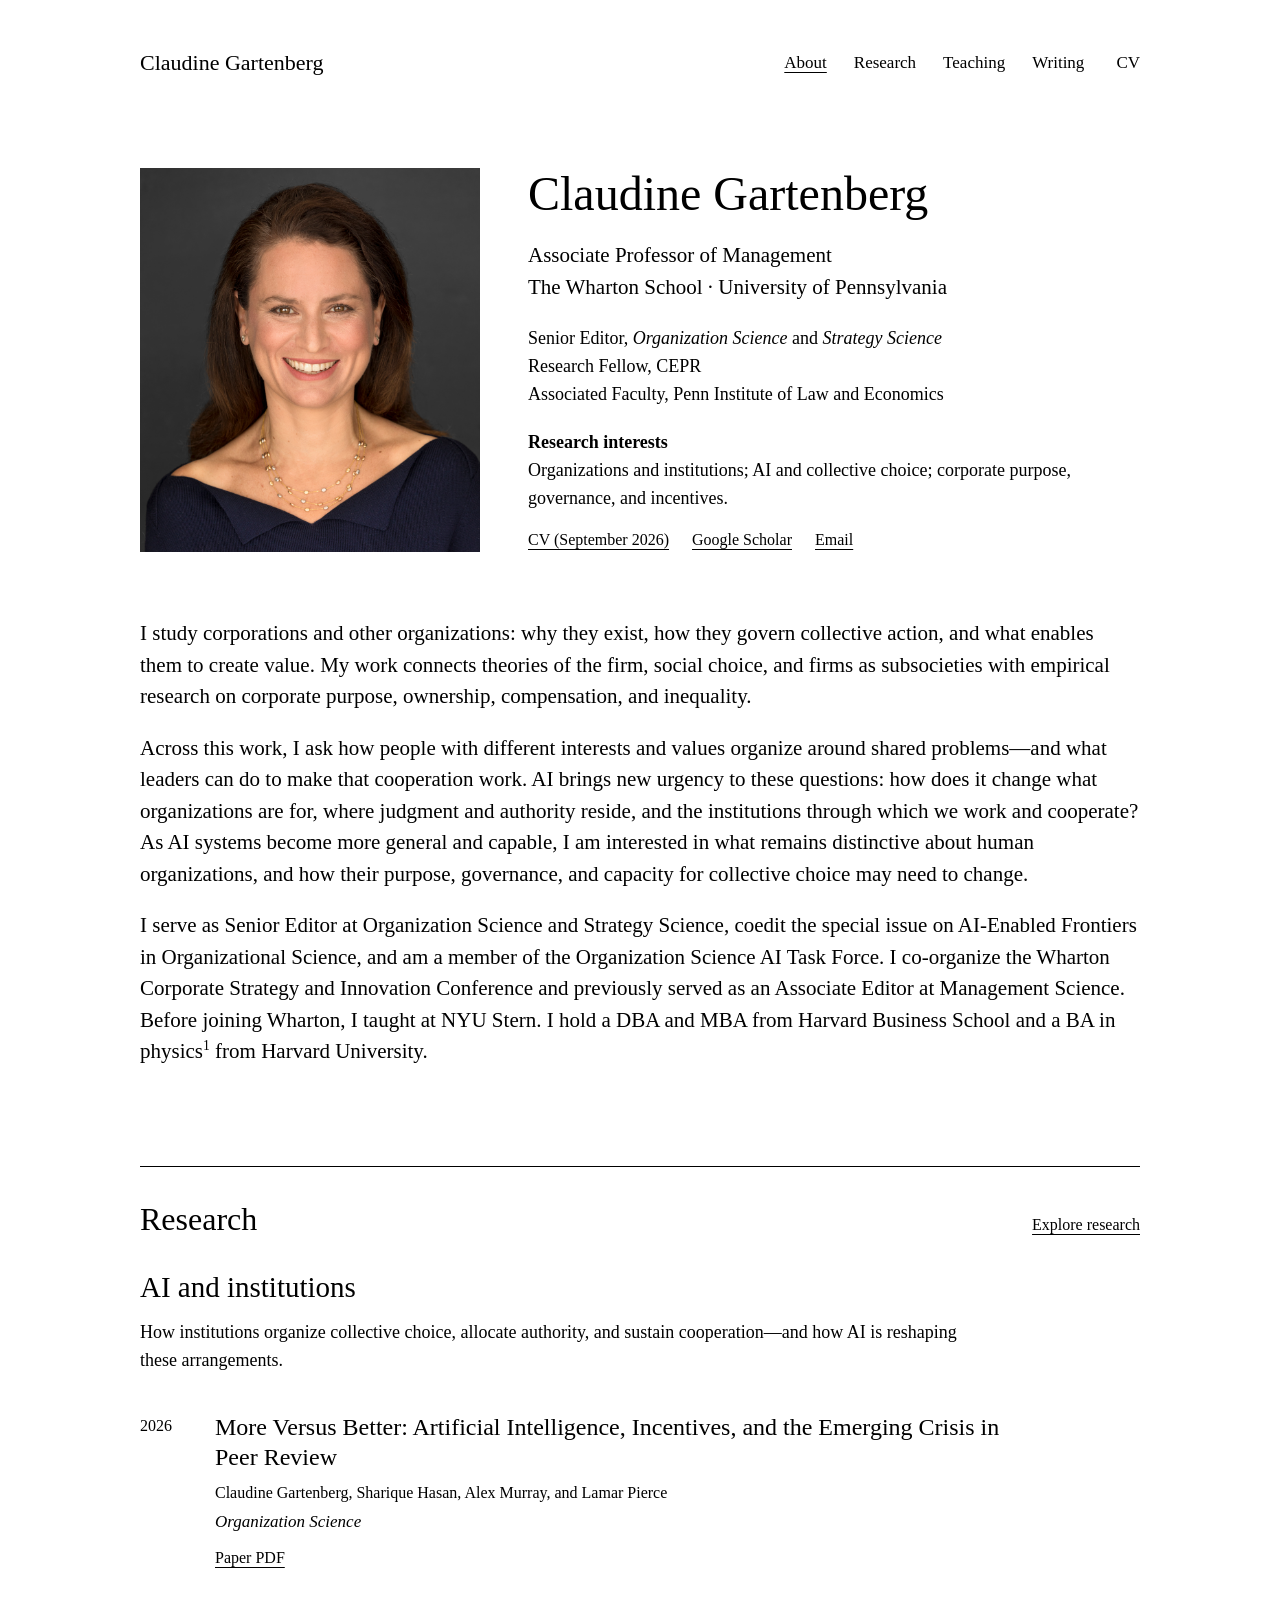
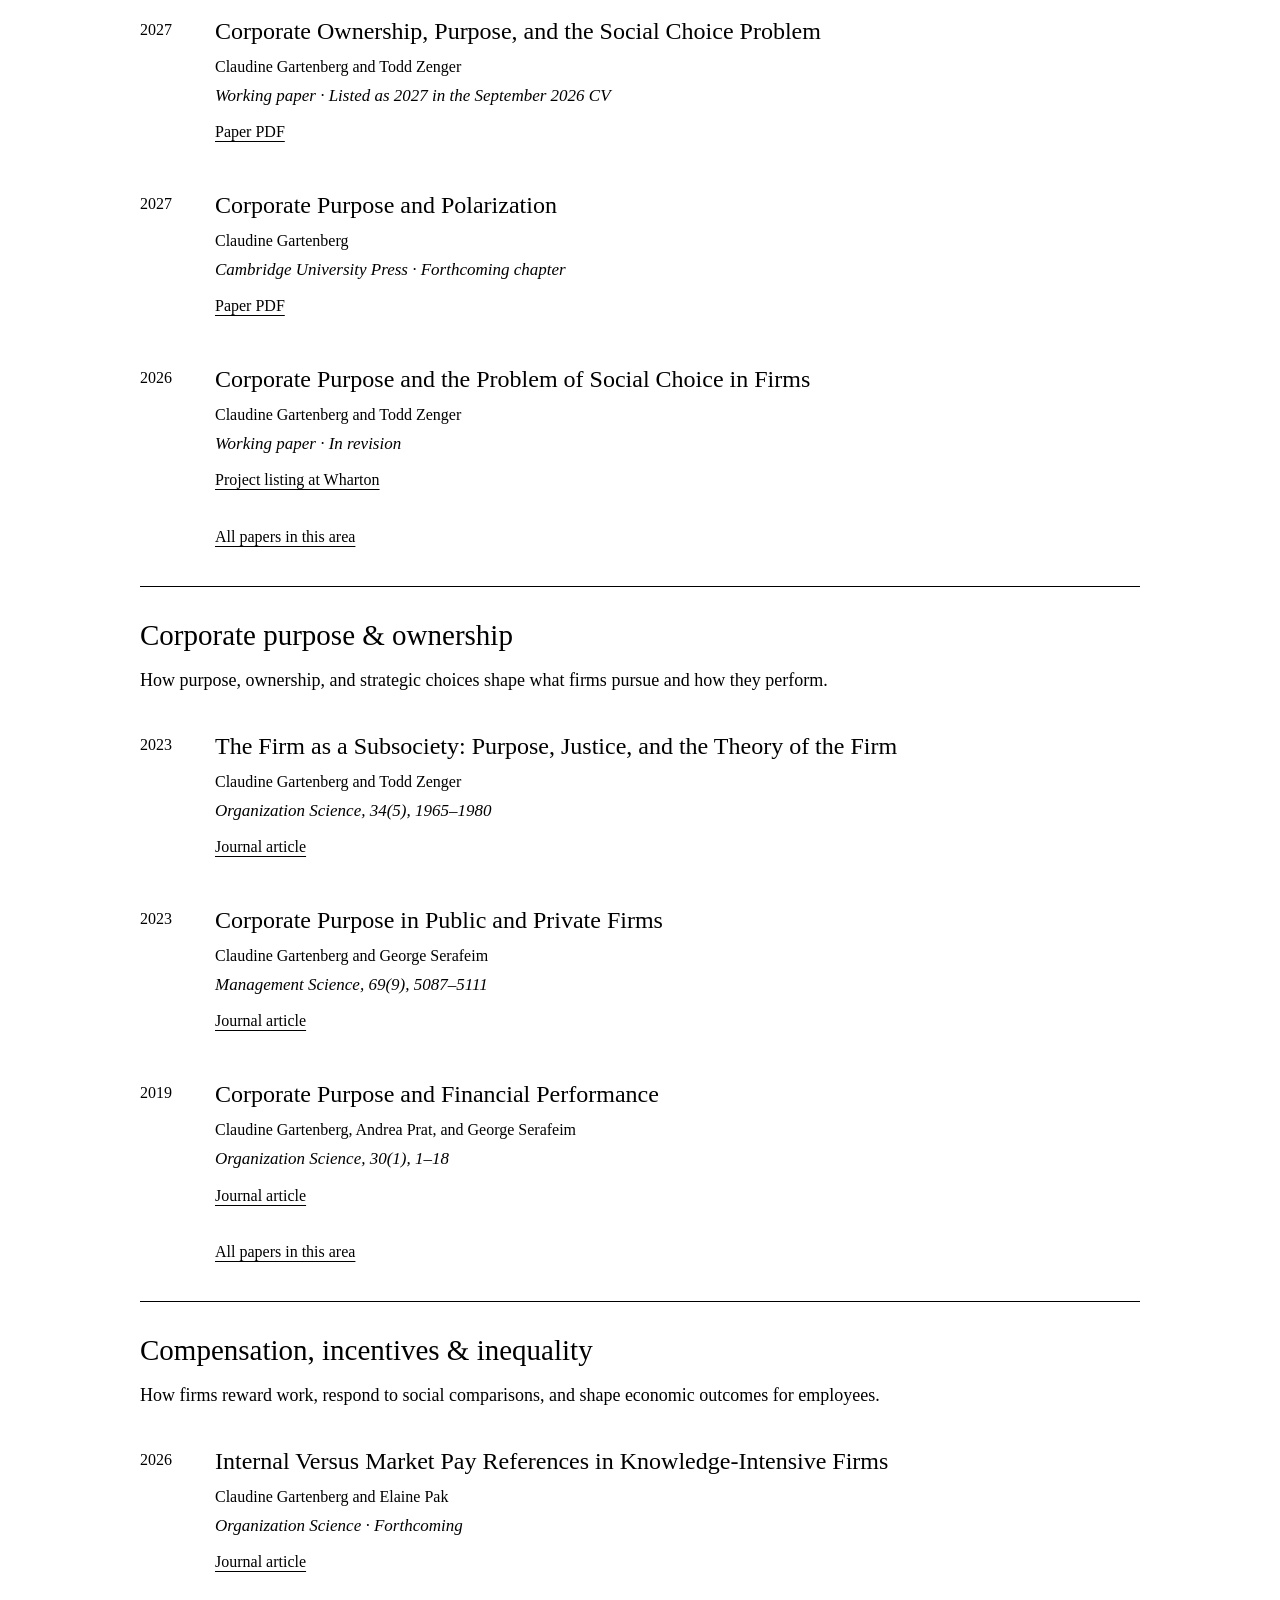
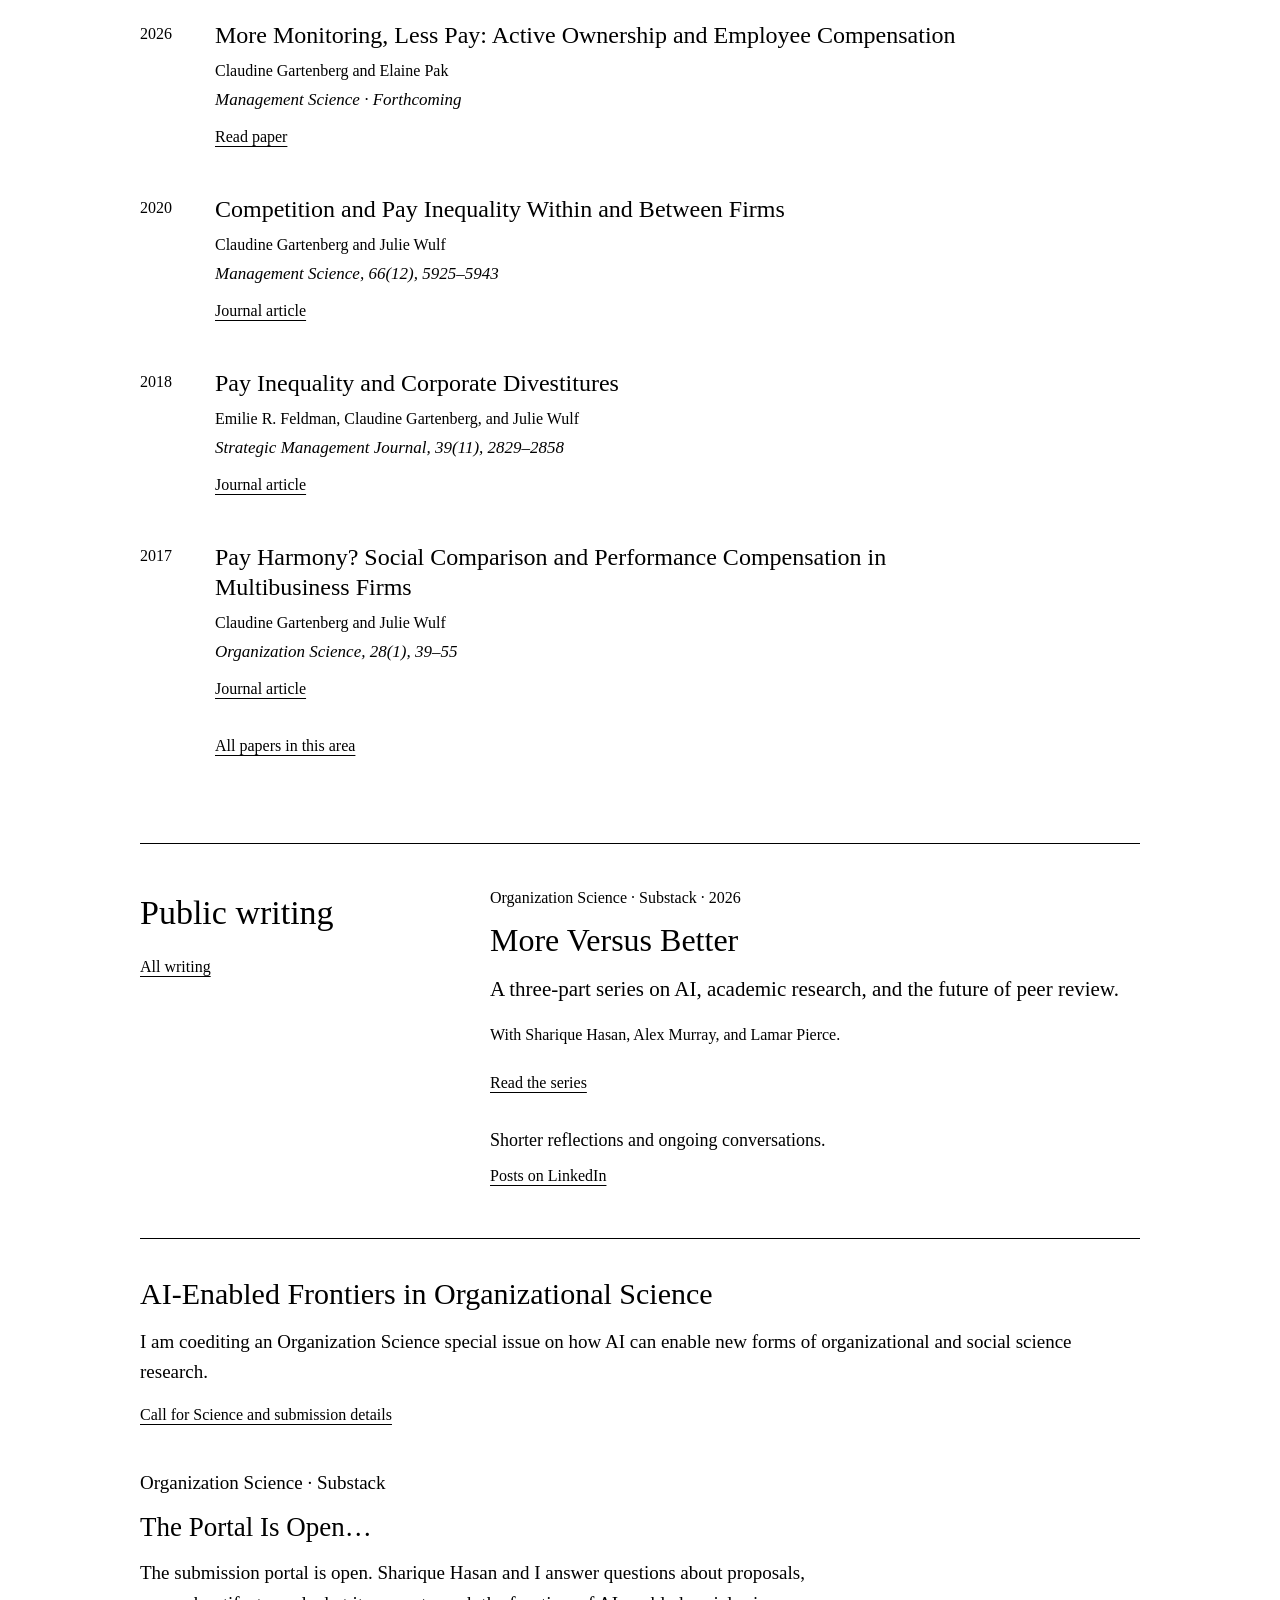
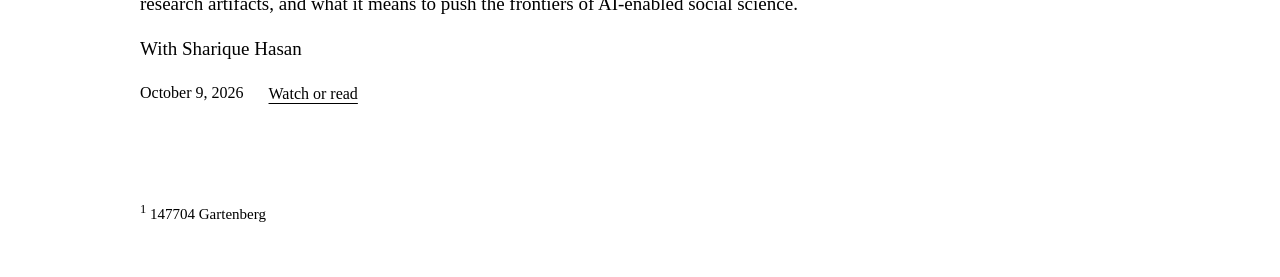
==== index.html @ 90b772cb "Publish portal announcement and Washington Post and FT mentions" ====
<!doctype html>
<html lang="en"><head><meta charset="utf-8"><meta name="viewport" content="width=device-width, initial-scale=1">
<title>Research, Teaching &amp; Writing | Claudine Gartenberg</title><meta name="description" content="Claudine Gartenberg, Associate Professor of Management at Wharton. Research on AI, the theory of the firm, social choice, corporate purpose, ownership and compensation.">
<meta name="theme-color" content="#ffffff"><meta property="og:type" content="website"><meta property="og:title" content="Research, Teaching &amp; Writing | Claudine Gartenberg"><meta property="og:description" content="Claudine Gartenberg, Associate Professor of Management at Wharton. Research on AI, the theory of the firm, social choice, corporate purpose, ownership and compensation.">
<link rel="stylesheet" href="assets/style.css"></head><body>
<a class="skip-link" href="#main">Skip to content</a>
<div class="shell"><header class="site-header"><a class="wordmark" href="index.html">Claudine Gartenberg</a><nav aria-label="Main navigation"><a href="index.html" aria-current="page">About</a><a href="research.html">Research</a><a href="teaching.html">Teaching</a><a href="writing.html">Writing</a><a class="nav-cv" href="cv/claudine-gartenberg-cv-september-2026.pdf">CV <span aria-hidden="true">↗</span></a></nav></header>
<main id="main" tabindex="-1"><section class="intro"><aside class="portrait-panel"><img src="assets/claudine-gartenberg-2049L.jpg" alt="Claudine Gartenberg" width="2100" height="3150" fetchpriority="high"></aside><div class="intro-copy"><h1>Claudine Gartenberg</h1><p class="appointment">Associate Professor of Management<br>The Wharton School · University of Pennsylvania</p><div class="profile-facts"><p>Senior Editor, <em>Organization Science</em> and <em>Strategy Science</em><br>Research Fellow, CEPR<br>Associated Faculty, Penn Institute of Law and Economics</p><p><strong>Research interests</strong><br>Organizations and institutions; AI and collective choice; corporate purpose, governance, and incentives.</p></div><div class="intro-links"><a class="text-link" href="cv/claudine-gartenberg-cv-september-2026.pdf">CV (September 2026) <span aria-hidden="true">↗</span></a><a class="text-link" href="https://scholar.google.com/citations?user=PspKXL8AAAAJ&amp;hl=en">Google Scholar <span aria-hidden="true">↗</span></a><a class="text-link" href="mailto:cgart@wharton.upenn.edu">Email <span aria-hidden="true">↗</span></a></div></div><div class="bio"><p>I study corporations and other organizations: why they exist, how they govern collective action, and what enables them to create value. My work connects theories of the firm, social choice, and firms as subsocieties with empirical research on corporate purpose, ownership, compensation, and inequality.</p><p>Across this work, I ask how people with different interests and values organize around shared problems—and what leaders can do to make that cooperation work. AI brings new urgency to these questions: how does it change what organizations are for, where judgment and authority reside, and the institutions through which we work and cooperate? As AI systems become more general and capable, I am interested in what remains distinctive about human organizations, and how their purpose, governance, and capacity for collective choice may need to change.</p><p>I serve as Senior Editor at Organization Science and Strategy Science, coedit the special issue on AI-Enabled Frontiers in Organizational Science, and am a member of the Organization Science AI Task Force. I co-organize the Wharton Corporate Strategy and Innovation Conference and previously served as an Associate Editor at Management Science. Before joining Wharton, I taught at NYU Stern. I hold a DBA and MBA from Harvard Business School and a BA in physics<sup id="asteroid-reference"><a href="#footnote-1" aria-label="Footnote 1">1</a></sup> from Harvard University.</p></div></section>
<section class="section research-section" aria-labelledby="selected-research"><div class="section-heading"><h2 id="selected-research">Research</h2><a class="text-link" href="research.html">Explore research</a></div><section class="research-group" id="ai-theory-firm" aria-labelledby="ai-theory-firm-title"><h3 id="ai-theory-firm-title">AI and institutions</h3><p class="group-description">How institutions organize collective choice, allocate authority, and sustain cooperation—and how AI is reshaping these arrangements.</p><div class="paper-list"><article class="paper" id="more-versus-better"><div class="paper-date">2026</div><div class="paper-body"><h4><a href="https://faculty.wharton.upenn.edu/wp-content/uploads/2026/04/More-Versus-Better.pdf">More Versus Better: Artificial Intelligence, Incentives, and the Emerging Crisis in Peer Review</a></h4><p class="authors">Claudine Gartenberg, Sharique Hasan, Alex Murray, and Lamar Pierce</p><p class="venue">Organization Science</p><div class="paper-links"><a class="text-link" href="https://faculty.wharton.upenn.edu/wp-content/uploads/2026/04/More-Versus-Better.pdf">Paper PDF <span aria-hidden="true">↗</span></a></div></div></article><article class="paper" id="ownership-social-choice"><div class="paper-date">2027</div><div class="paper-body"><h4><a href="papers/corporate-ownership-purpose-social-choice.pdf">Corporate Ownership, Purpose, and the Social Choice Problem</a></h4><p class="authors">Claudine Gartenberg and Todd Zenger</p><p class="venue">Working paper · Listed as 2027 in the September 2026 CV</p><div class="paper-links"><a class="text-link" href="papers/corporate-ownership-purpose-social-choice.pdf">Paper PDF <span aria-hidden="true">↗</span></a></div></div></article><article class="paper" id="purpose-polarization"><div class="paper-date">2027</div><div class="paper-body"><h4><a href="papers/corporate-purpose-polarization.pdf">Corporate Purpose and Polarization</a></h4><p class="authors">Claudine Gartenberg</p><p class="venue">Cambridge University Press · Forthcoming chapter</p><div class="paper-links"><a class="text-link" href="papers/corporate-purpose-polarization.pdf">Paper PDF <span aria-hidden="true">↗</span></a></div></div></article><article class="paper" id="social-choice-firms"><div class="paper-date">2026</div><div class="paper-body"><h4><a href="https://mgmt.wharton.upenn.edu/profile/cgart/#wfp-research">Corporate Purpose and the Problem of Social Choice in Firms</a></h4><p class="authors">Claudine Gartenberg and Todd Zenger</p><p class="venue">Working paper · In revision</p><div class="paper-links"><a class="text-link" href="https://mgmt.wharton.upenn.edu/profile/cgart/#wfp-research">Project listing at Wharton <span aria-hidden="true">↗</span></a></div></div></article></div><a class="text-link" href="research.html#ai-theory-firm">All papers in this area</a></section><section class="research-group" id="purpose-ownership" aria-labelledby="purpose-ownership-title"><h3 id="purpose-ownership-title">Corporate purpose &amp; ownership</h3><p class="group-description">How purpose, ownership, and strategic choices shape what firms pursue and how they perform.</p><div class="paper-list"><article class="paper" id="firm-subsociety"><div class="paper-date">2023</div><div class="paper-body"><h4><a href="https://pubsonline.informs.org/doi/10.1287/orsc.2022.1650">The Firm as a Subsociety: Purpose, Justice, and the Theory of the Firm</a></h4><p class="authors">Claudine Gartenberg and Todd Zenger</p><p class="venue">Organization Science, 34(5), 1965–1980</p><div class="paper-links"><a class="text-link" href="https://pubsonline.informs.org/doi/10.1287/orsc.2022.1650">Journal article <span aria-hidden="true">↗</span></a></div></div></article><article class="paper" id="public-private"><div class="paper-date">2023</div><div class="paper-body"><h4><a href="https://pubsonline.informs.org/doi/10.1287/mnsc.2022.4618">Corporate Purpose in Public and Private Firms</a></h4><p class="authors">Claudine Gartenberg and George Serafeim</p><p class="venue">Management Science, 69(9), 5087–5111</p><div class="paper-links"><a class="text-link" href="https://pubsonline.informs.org/doi/10.1287/mnsc.2022.4618">Journal article <span aria-hidden="true">↗</span></a></div></div></article><article class="paper" id="purpose-performance"><div class="paper-date">2019</div><div class="paper-body"><h4><a href="https://pubsonline.informs.org/doi/10.1287/orsc.2018.1230">Corporate Purpose and Financial Performance</a></h4><p class="authors">Claudine Gartenberg, Andrea Prat, and George Serafeim</p><p class="venue">Organization Science, 30(1), 1–18</p><div class="paper-links"><a class="text-link" href="https://pubsonline.informs.org/doi/10.1287/orsc.2018.1230">Journal article <span aria-hidden="true">↗</span></a></div></div></article></div><a class="text-link" href="research.html#purpose-ownership">All papers in this area</a></section><section class="research-group" id="compensation-incentives" aria-labelledby="compensation-incentives-title"><h3 id="compensation-incentives-title">Compensation, incentives &amp; inequality</h3><p class="group-description">How firms reward work, respond to social comparisons, and shape economic outcomes for employees.</p><div class="paper-list"><article class="paper" id="pay-references"><div class="paper-date">2026</div><div class="paper-body"><h4><a href="https://pubsonline.informs.org/doi/10.1287/orsc.2024.19959">Internal Versus Market Pay References in Knowledge-Intensive Firms</a></h4><p class="authors">Claudine Gartenberg and Elaine Pak</p><p class="venue">Organization Science · Forthcoming</p><div class="paper-links"><a class="text-link" href="https://pubsonline.informs.org/doi/10.1287/orsc.2024.19959">Journal article <span aria-hidden="true">↗</span></a></div></div></article><article class="paper" id="active-ownership"><div class="paper-date">2026</div><div class="paper-body"><h4><a href="https://papers.ssrn.com/sol3/papers.cfm?abstract_id=4536292">More Monitoring, Less Pay: Active Ownership and Employee Compensation</a></h4><p class="authors">Claudine Gartenberg and Elaine Pak</p><p class="venue">Management Science · Forthcoming</p><div class="paper-links"><a class="text-link" href="https://papers.ssrn.com/sol3/papers.cfm?abstract_id=4536292">Read paper <span aria-hidden="true">↗</span></a></div></div></article><article class="paper" id="competition-pay"><div class="paper-date">2020</div><div class="paper-body"><h4><a href="https://pubsonline.informs.org/doi/10.1287/mnsc.2019.3471">Competition and Pay Inequality Within and Between Firms</a></h4><p class="authors">Claudine Gartenberg and Julie Wulf</p><p class="venue">Management Science, 66(12), 5925–5943</p><div class="paper-links"><a class="text-link" href="https://pubsonline.informs.org/doi/10.1287/mnsc.2019.3471">Journal article <span aria-hidden="true">↗</span></a></div></div></article><article class="paper" id="divestitures-pay"><div class="paper-date">2018</div><div class="paper-body"><h4><a href="https://sms.onlinelibrary.wiley.com/doi/10.1002/smj.2933">Pay Inequality and Corporate Divestitures</a></h4><p class="authors">Emilie R. Feldman, Claudine Gartenberg, and Julie Wulf</p><p class="venue">Strategic Management Journal, 39(11), 2829–2858</p><div class="paper-links"><a class="text-link" href="https://sms.onlinelibrary.wiley.com/doi/10.1002/smj.2933">Journal article <span aria-hidden="true">↗</span></a></div></div></article><article class="paper" id="pay-harmony"><div class="paper-date">2017</div><div class="paper-body"><h4><a href="https://pubsonline.informs.org/doi/10.1287/orsc.2017.1109">Pay Harmony? Social Comparison and Performance Compensation in Multibusiness Firms</a></h4><p class="authors">Claudine Gartenberg and Julie Wulf</p><p class="venue">Organization Science, 28(1), 39–55</p><div class="paper-links"><a class="text-link" href="https://pubsonline.informs.org/doi/10.1287/orsc.2017.1109">Journal article <span aria-hidden="true">↗</span></a></div></div></article></div><a class="text-link" href="research.html#compensation-incentives">All papers in this area</a></section></section>
<section class="writing-feature" aria-labelledby="public-writing"><div class="feature-label"><h2 id="public-writing">Public writing</h2><a class="text-link" href="writing.html">All writing</a></div><div><p class="eyebrow">Organization Science · Substack · 2026</p><h3><a href="writing.html#more-versus-better">More Versus Better</a></h3><p class="feature-deck">A three-part series on AI, academic research, and the future of peer review.</p><p class="byline">With Sharique Hasan, Alex Murray, and Lamar Pierce.</p><a class="text-link" href="writing.html#more-versus-better">Read the series</a><div class="linkedin-note"><p>Shorter reflections and ongoing conversations.</p><a class="text-link" href="https://www.linkedin.com/in/claudine-gartenberg-b16b7a1/recent-activity/all/">Posts on LinkedIn <span aria-hidden="true">↗</span></a></div></div></section>
<section class="editorial-initiative" aria-labelledby="special-issue"><div><h2 id="special-issue">AI-Enabled Frontiers in Organizational Science</h2><p>I am coediting an Organization Science special issue on how AI can enable new forms of organizational and social science research.</p><a class="text-link" href="https://orgsci.org/">Call for Science and submission details <span aria-hidden="true">↗</span></a><article class="essay"><div><p class="eyebrow">Organization Science · Substack</p><h3><a href="https://orgsci.substack.com/p/the-portal-is-open">The Portal Is Open…</a></h3><p class="essay-summary">The submission portal is open. Sharique Hasan and I answer questions about proposals, research artifacts, and what it means to push the frontiers of AI-enabled social science.</p><p class="byline">With Sharique Hasan</p><div class="essay-bottom"><span>October 9, 2026</span><a class="text-link" href="https://orgsci.substack.com/p/the-portal-is-open">Watch or read <span aria-hidden="true">↗</span></a></div></div></article></div></section>
<aside class="page-footnotes" aria-label="Footnotes"><p id="footnote-1"><sup>1</sup> <a href="https://minorplanetcenter.net/db_search/show_object?object_id=147704">147704 Gartenberg</a></p></aside></main>
</div></body></html>
---- assets/style.css ----
:root{--paper:#fff;--ink:#000;--muted:#000;--accent:#000;--rule:#000;--wash:#fff;--serif:'Times New Roman',Times,serif;--sans:'Times New Roman',Times,serif}
*{box-sizing:border-box}html{scroll-behavior:smooth}body{margin:0;background:#fff;color:#000;font-family:var(--serif);font-size:18px;line-height:1.55}a{color:#000;text-decoration:none;text-underline-offset:4px}a:hover{text-decoration:underline;text-decoration-thickness:1px}a:focus-visible{outline:1px solid #000;outline-offset:5px}h1,h2,h3,h4,p{margin:0}h1,h2,h3,h4{font-weight:400;line-height:1.15}p+p{margin-top:1em}.shell{max-width:1120px;padding:0 60px;margin:auto}.site-header{display:flex;justify-content:space-between;align-items:center;gap:28px;padding:44px 0 30px}.wordmark{font-size:22px;line-height:1.4;white-space:nowrap}.wordmark span{display:block;font-size:14px;margin-top:4px;text-transform:none;letter-spacing:0}nav{display:flex;gap:27px;align-items:center;font-size:17px}nav a{padding:6px 0}nav a[aria-current=page]{text-decoration:underline}.nav-cv{margin-left:5px}.eyebrow{font-size:16px;line-height:1.5;font-weight:400;text-transform:none;letter-spacing:0}.intro{display:grid;grid-template-columns:minmax(0,1fr) 225px;gap:80px;padding:56px 0 78px}.intro h1{font-size:60px;line-height:1.03;margin:19px 0 22px}.institution{font-size:16px}.bio{max-width:600px;margin-top:30px;font-size:21px;line-height:1.5}.bio p+p{margin-top:18px;font-size:inherit;line-height:inherit}.intro-links{display:flex;gap:26px;margin-top:26px}.text-link{display:inline-block;font-size:16px;text-decoration:underline;line-height:1.6}.text-link span{display:none}.nav-cv span{display:none}.portrait-panel{align-self:start;margin-top:36px}.portrait-panel img{display:block;width:100%;height:auto;aspect-ratio:1;object-fit:cover;filter:grayscale(1)}.portrait-caption{margin-top:13px;font-size:14px;line-height:1.6}.portrait-caption span{display:block}.section{padding:30px 0 49px;border-top:1px solid var(--rule)}.section-heading{display:flex;justify-content:space-between;gap:25px;align-items:end;margin-bottom:24px}.section-heading h2{font-size:32px;margin-top:4px}.section-heading .eyebrow{display:none}.paper{display:grid;grid-template-columns:75px minmax(0,1fr);padding:22px 0}.paper-date{font-size:16px;padding-top:2px}.paper-body>.eyebrow{display:none}.paper h3,.paper h4{font-size:24px;line-height:1.25;max-width:800px}.authors{margin-top:9px;font-size:16px}.venue{margin-top:3px;font-style:italic;font-size:17px}.paper-links{margin-top:9px}.paper-summary{font-size:18px;max-width:760px;margin-top:13px}.writing-feature{display:grid;grid-template-columns:30% 1fr;gap:50px;padding:42px 0 48px;border-top:1px solid var(--rule)}.writing-feature h2{font-size:34px;margin:7px 0 21px}.writing-feature h2 br{display:none}.writing-feature h3{font-size:32px;margin:12px 0 15px}.feature-deck{font-size:21px;line-height:1.5}.byline{font-size:16px;margin:17px 0 22px}.closing-note{display:grid;grid-template-columns:30% 1fr;gap:50px;padding:24px 0 55px}.closing-note>p:last-child{font-size:18px;line-height:1.6;margin:0}.site-footer{display:flex;justify-content:space-between;gap:30px;padding:32px 0 46px;border-top:1px solid var(--rule);font-size:15px}.footer-name{font-size:20px}.site-footer p{margin-top:9px}.footer-contact{text-align:right}.footer-contact>a{font-size:16px}.footer-contact .text-link{font-size:15px}.skip-link{position:absolute;top:-80px;left:20px;padding:10px 20px;background:#fff;color:#000;z-index:10}.skip-link:focus{top:10px}main:focus{outline:none}.page-intro{padding:50px 0 56px;max-width:820px}.page-intro h1{font-size:58px;margin:15px 0 20px}.page-deck{font-size:24px;line-height:1.5;max-width:700px}.section-note{font-size:16px}.collection-note{font-size:16px;margin:20px 0 40px}.collection-note .text-link{font-size:16px}.course{display:grid;grid-template-columns:170px 1fr;gap:26px;padding:25px 0}.course-code{font-size:17px;padding-top:4px}.current-term{display:block;font-size:16px;margin-top:8px}.course h3{font-size:26px}.course p{font-size:19px;line-height:1.6;margin:13px 0}.recognition{display:grid;grid-template-columns:170px 1fr;gap:26px;padding:32px 0;border-top:1px solid var(--rule)}.recognition h2{font-size:29px}.recognition p:not(.eyebrow){font-size:17px;margin-top:14px}.recognition p.award-secondary{margin-top:20px}.series{border-top:1px solid var(--rule);margin-bottom:48px}.series-intro{padding:30px 0 10px;max-width:760px}.series-intro h2{font-size:37px;margin-top:15px}.series-deck{font-size:23px;margin-top:14px}.series-intro .byline{max-width:670px}.essay{padding:25px 0}.series .essay{display:grid;grid-template-columns:75px 1fr;gap:0}.essay-number{font-size:24px}.essay h3{font-size:27px;margin-top:8px}.essay-subtitle{font-size:21px;margin-top:8px}.essay-summary{font-size:18px;line-height:1.6;max-width:680px;margin-top:12px}.essay-bottom{display:flex;gap:25px;align-items:center;margin-top:17px}.essay-bottom>span{font-size:16px}.essay .byline{margin:12px 0 0}.interview-strip{padding:32px 0;margin:0 0 42px;border-top:1px solid var(--rule)}.interview-strip h2{font-size:28px;margin:10px 0 13px}.interview-strip>p:not(.eyebrow){font-size:17px;margin-bottom:15px}
@media(max-width:960px){.shell{padding:0 35px}.intro{gap:45px;grid-template-columns:minmax(0,1fr) 205px}.intro h1{font-size:56px}nav{gap:20px}.wordmark{font-size:20px}.bio{font-size:20px}.writing-feature,.closing-note{grid-template-columns:28% 1fr;gap:30px}}
@media(max-width:760px){.shell{padding:0 24px}.site-header{display:block;padding:28px 0 18px}.wordmark{font-size:24px}.wordmark span{font-size:15px;margin-top:4px}nav{gap:20px;margin-top:19px;justify-content:space-between;font-size:17px}.nav-cv{margin-left:0}.intro{grid-template-columns:1fr;gap:27px;padding:35px 0 49px}.intro h1{font-size:clamp(46px,11vw,60px)}.institution{font-size:16px}.bio{font-size:21px;margin-top:24px}.bio p+p{font-size:inherit}.portrait-panel{margin-top:0;display:flex;align-items:end;gap:20px}.portrait-panel img{width:132px;flex:none}.portrait-caption{font-size:14px;margin:0 0 3px}.section{padding-top:25px}.section-heading{align-items:start}.section-heading h2{font-size:29px}.section-heading>.text-link{font-size:15px;margin-top:5px}.paper{grid-template-columns:48px minmax(0,1fr);padding:22px 0}.paper h3,.paper h4{font-size:23px}.paper-date{font-size:15px}.authors{font-size:16px}.writing-feature{grid-template-columns:1fr;padding:32px 0;gap:27px}.writing-feature h2{font-size:30px;margin:6px 0 12px}.writing-feature h3{font-size:29px}.feature-deck{font-size:20px}.closing-note{grid-template-columns:1fr;padding:25px 0 40px;gap:12px}.site-footer{font-size:14px;gap:20px}.footer-name{font-size:19px}.footer-contact>a{font-size:14px}.page-intro{padding:35px 0 43px}.page-intro h1{font-size:48px}.page-deck{font-size:22px}.course{grid-template-columns:1fr;gap:10px;padding:24px 0}.course-code{display:flex;gap:20px;align-items:center}.current-term{margin:0}.course h3{font-size:25px}.course p{font-size:19px}.recognition{grid-template-columns:1fr;gap:17px;padding:27px 0}.recognition h2{font-size:28px}.series-intro h2{font-size:33px}.series-deck{font-size:21px}.series .essay{grid-template-columns:40px 1fr}.essay-number{font-size:22px}.essay h3{font-size:25px}.essay-subtitle{font-size:20px}.essay-summary{font-size:18px}.interview-strip{padding:26px 0}.interview-strip h2{font-size:25px}.collection-note .text-link{display:block;margin-top:6px}}
@media(max-width:420px){.site-footer{flex-direction:column;gap:24px}.footer-contact{text-align:left}.portrait-caption{font-size:13px}.section-heading{flex-wrap:wrap;gap:8px}}
@media(prefers-reduced-motion:reduce){html{scroll-behavior:auto}}
@media print{.shell{padding:0;max-width:none}.site-header nav,.skip-link,.intro-links{display:none}.intro{padding:30px 0;grid-template-columns:1fr 160px;gap:30px}.intro h1{font-size:46px}.portrait-panel{margin:0}.paper,.course,.essay{break-inside:avoid}.site-footer{font-size:13px}}

.research-group{padding:30px 0 35px;border-top:1px solid #000}.research-group>h2,.research-group>h3{font-size:29px;line-height:1.25;max-width:820px}.group-description{font-size:18px;line-height:1.6;max-width:820px;margin:12px 0 15px}.research-section>.research-group:first-of-type{border-top:0;padding-top:8px}.research-group>.text-link{margin:8px 0 0 75px}.editorial-initiative{display:grid;grid-template-columns:30% 1fr;gap:50px;border-top:1px solid #000;padding:37px 0 45px}.editorial-initiative h2{font-size:30px;line-height:1.2}.editorial-initiative div>p{font-size:19px;margin:15px 0}.linkedin-note{margin-top:30px}.linkedin-note p{font-size:18px;margin-bottom:7px}
@media(max-width:760px){.research-group>h2,.research-group>h3{font-size:26px}.group-description{font-size:18px}.research-group>.text-link{margin-left:48px}.editorial-initiative{grid-template-columns:1fr;gap:16px;padding:30px 0}.editorial-initiative h2{font-size:27px}.editorial-initiative div>p{font-size:19px}}

.press-list{list-style:none;margin:0;padding:0}.press-list li{margin:0 0 1.7rem}.press-list p{margin:0 0 .35rem}.press-list a{line-height:1.4}

/* A fuller profile, with the research statement retained below. */
main{padding-bottom:50px}.intro{grid-template-columns:340px minmax(0,1fr);gap:36px 48px;align-items:start}.portrait-panel{margin:0;display:block}.portrait-panel img{width:100%;height:auto;aspect-ratio:auto;filter:none;display:block}.intro h1{font-size:48px;margin:0 0 20px;line-height:1.08}.appointment{font-size:21px;line-height:1.5;margin:0 0 22px}.profile-facts{font-size:18px;line-height:1.55}.profile-facts p{margin:0 0 20px}.intro .intro-links{flex-wrap:wrap;gap:12px 23px;margin-top:24px}.intro>.bio{grid-column:1/-1;max-width:none;font-size:21px;line-height:1.5}.intro>.bio p{margin:0 0 20px}.editorial-initiative{grid-template-columns:1fr;gap:0}.linkedin-description{font-size:18px;max-width:640px;margin-top:25px}
@media(max-width:960px){.intro{grid-template-columns:280px minmax(0,1fr);gap:32px}.intro h1{font-size:40px}}
@media(max-width:760px){.intro{grid-template-columns:1fr;gap:28px}.portrait-panel{display:block;max-width:320px}.portrait-panel img{width:100%}.intro h1{font-size:42px}.intro>.bio{grid-column:auto}.intro-copy{grid-row:2}.portrait-panel{grid-row:1}.profile-facts{font-size:18px}}

/* Match the portrait to the profile block; crop the lower torso. */
@media(min-width:761px){.intro{align-items:stretch}.portrait-panel{position:relative;align-self:stretch;overflow:hidden}.portrait-panel img{position:absolute;inset:0;width:100%;height:100%;object-fit:cover;object-position:center top}.intro-copy{display:flex;flex-direction:column}.intro-copy .intro-links{margin-top:auto;padding-top:14px;margin-bottom:0}.profile-facts p:last-child{margin-bottom:0}}
@media(max-width:760px){.portrait-panel{aspect-ratio:4/5;overflow:hidden}.portrait-panel img{height:100%;width:100%;object-fit:cover;object-position:center top}}


.page-footnotes{font-size:15px;padding-top:24px}.page-footnotes p{margin:0}.bio sup{font-size:.65em;line-height:0}.bio sup a{text-decoration:none}#footnote-1{scroll-margin-top:24px}
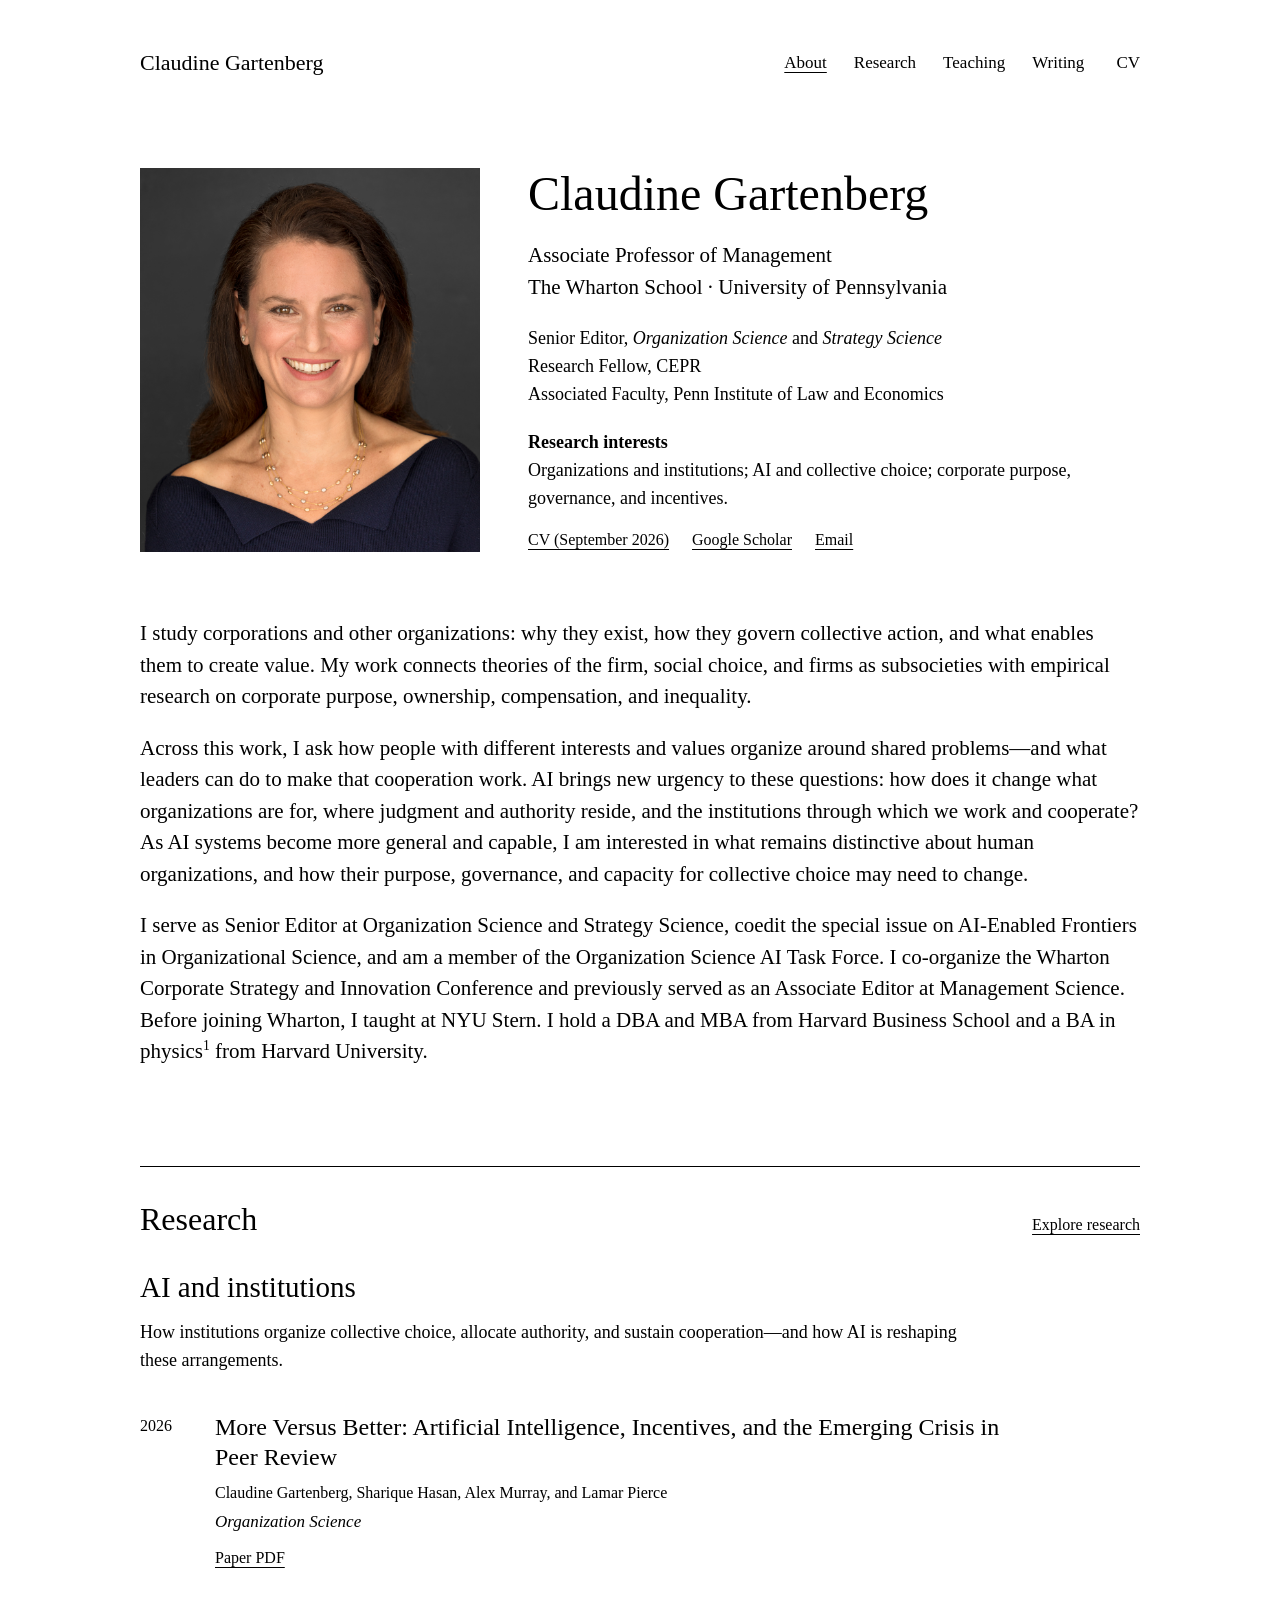
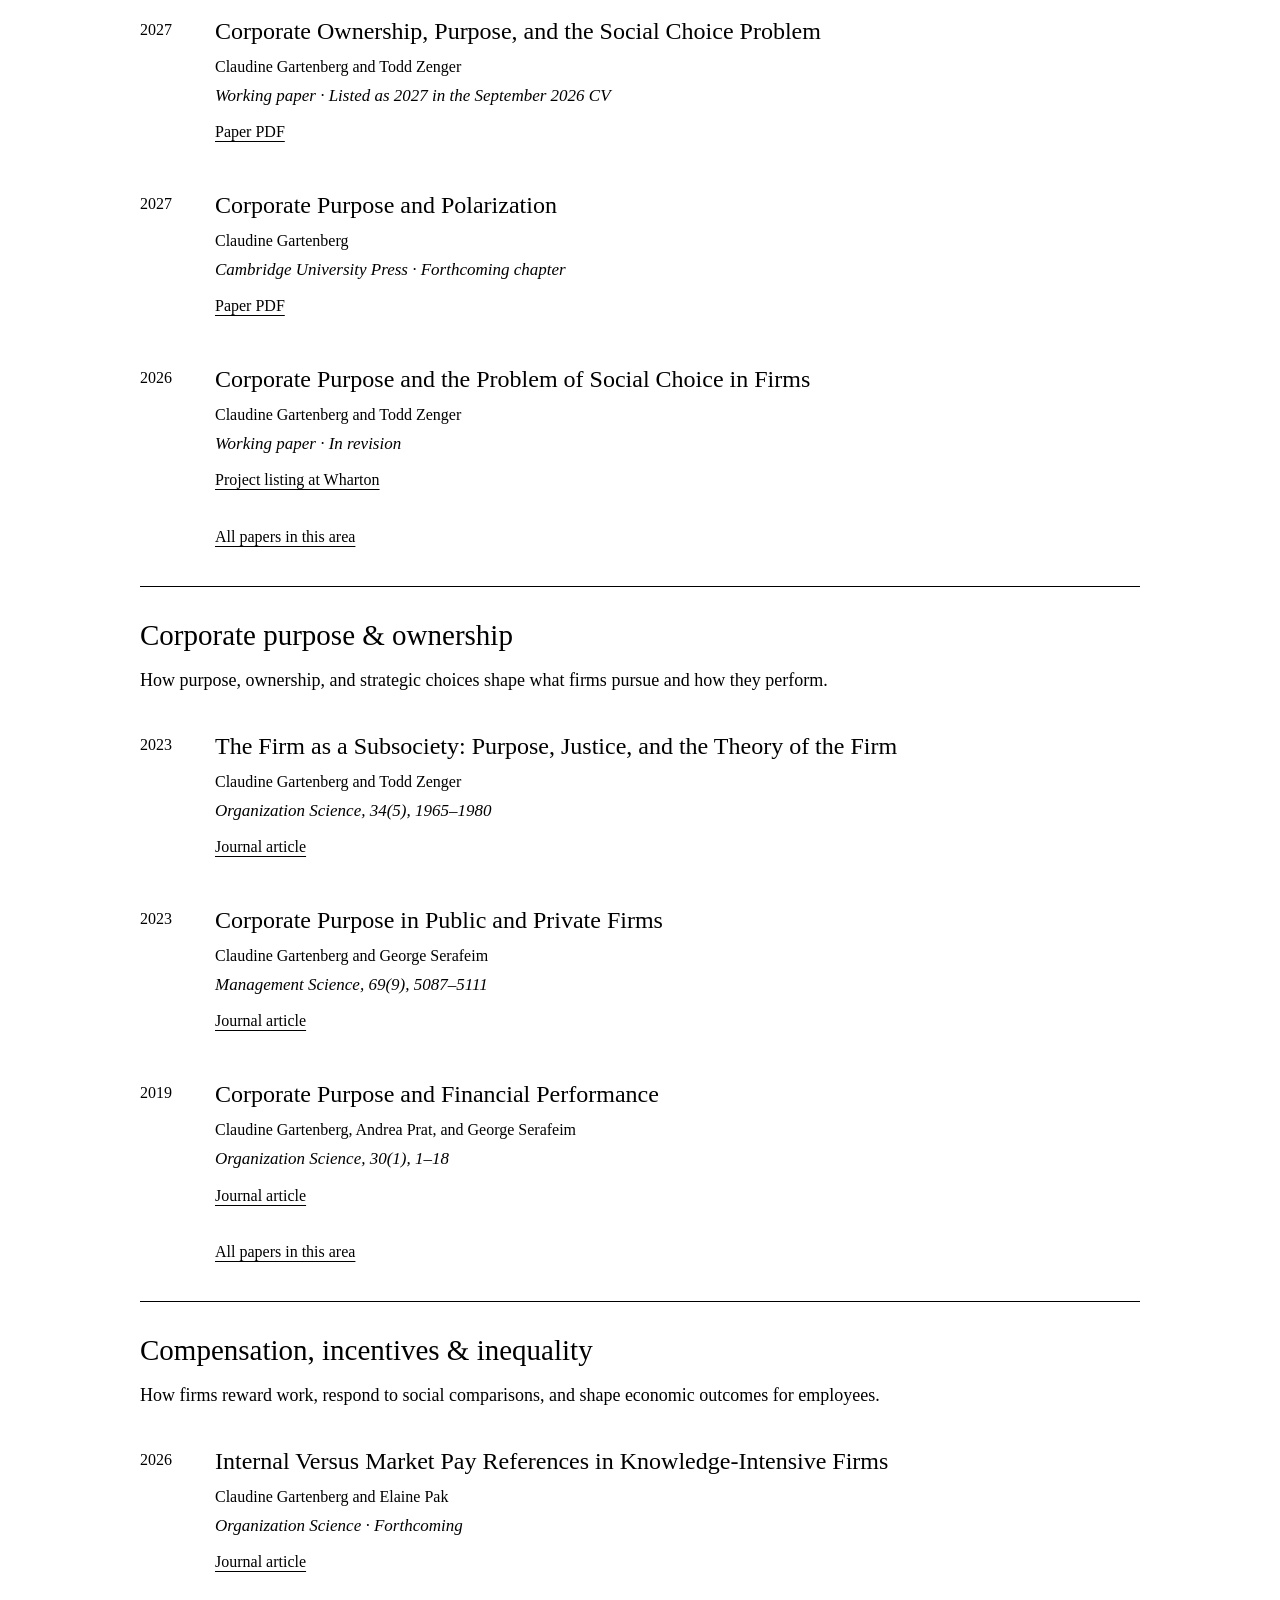
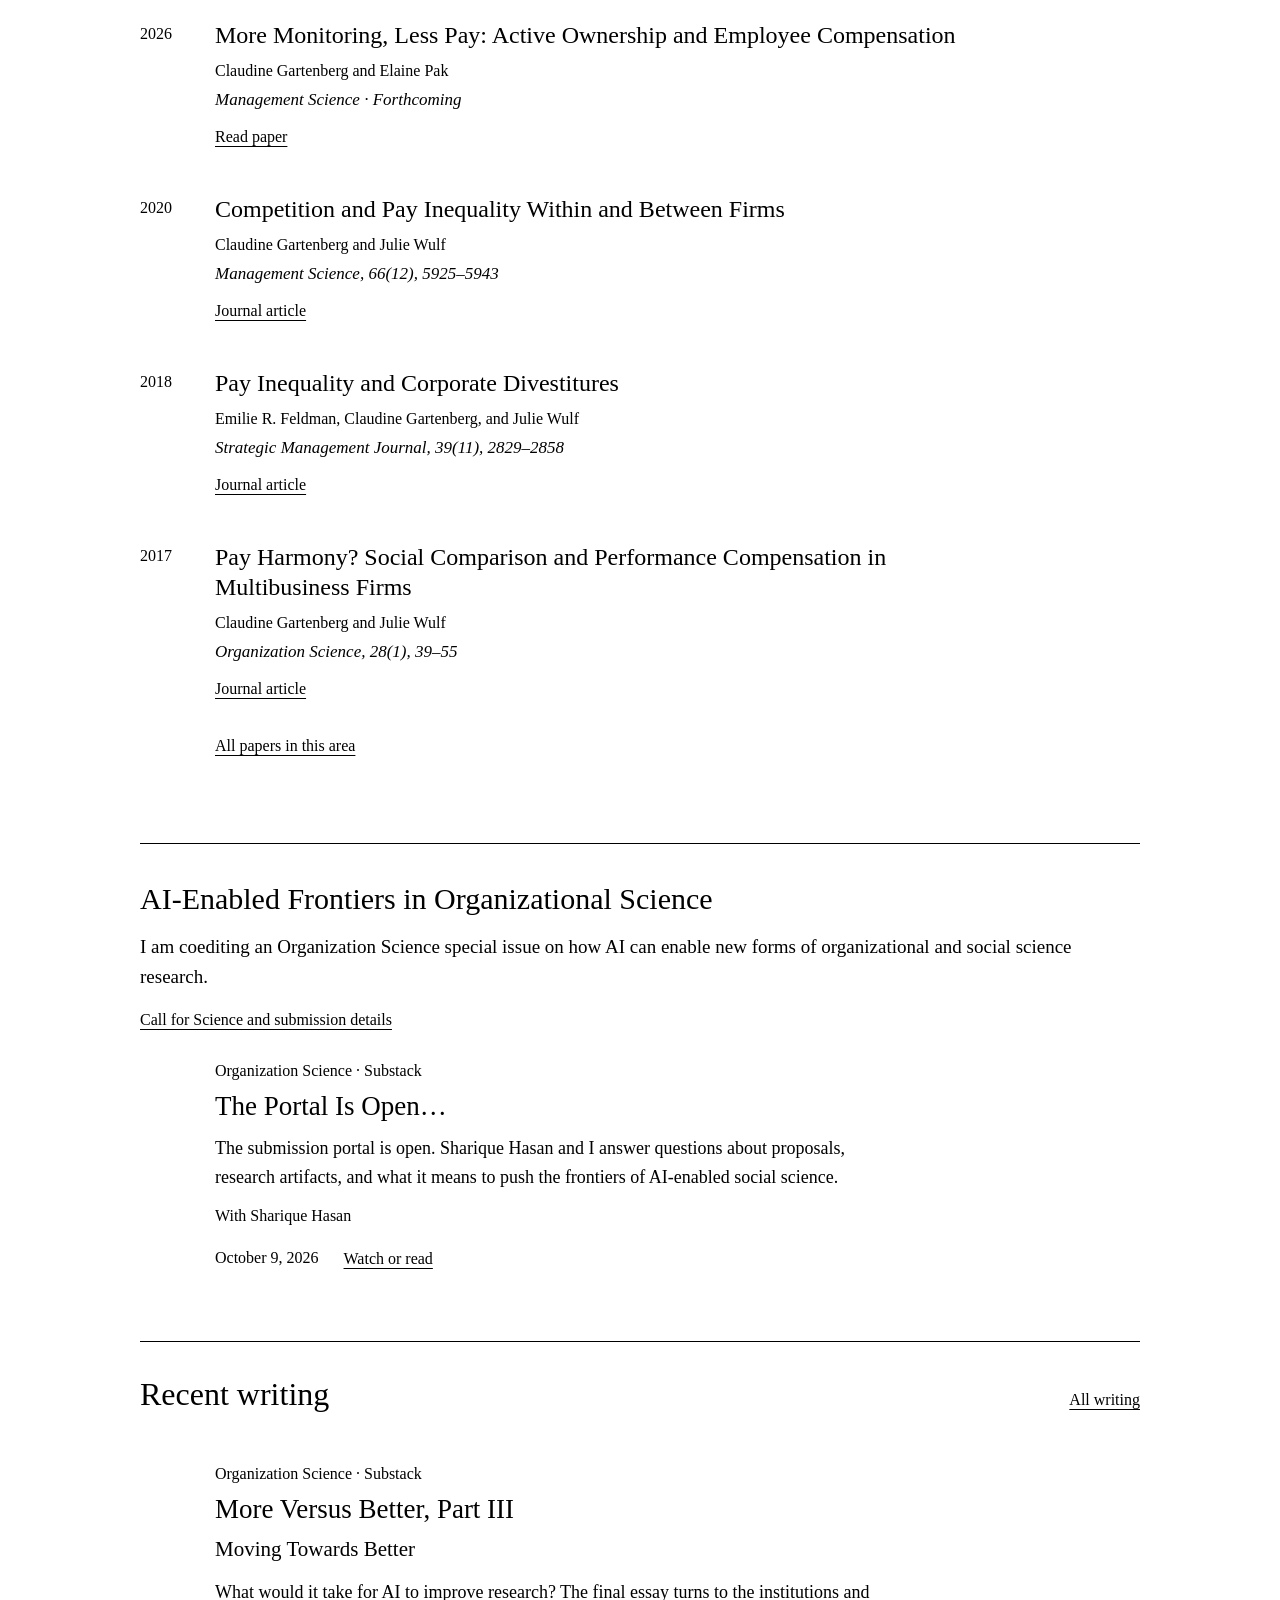
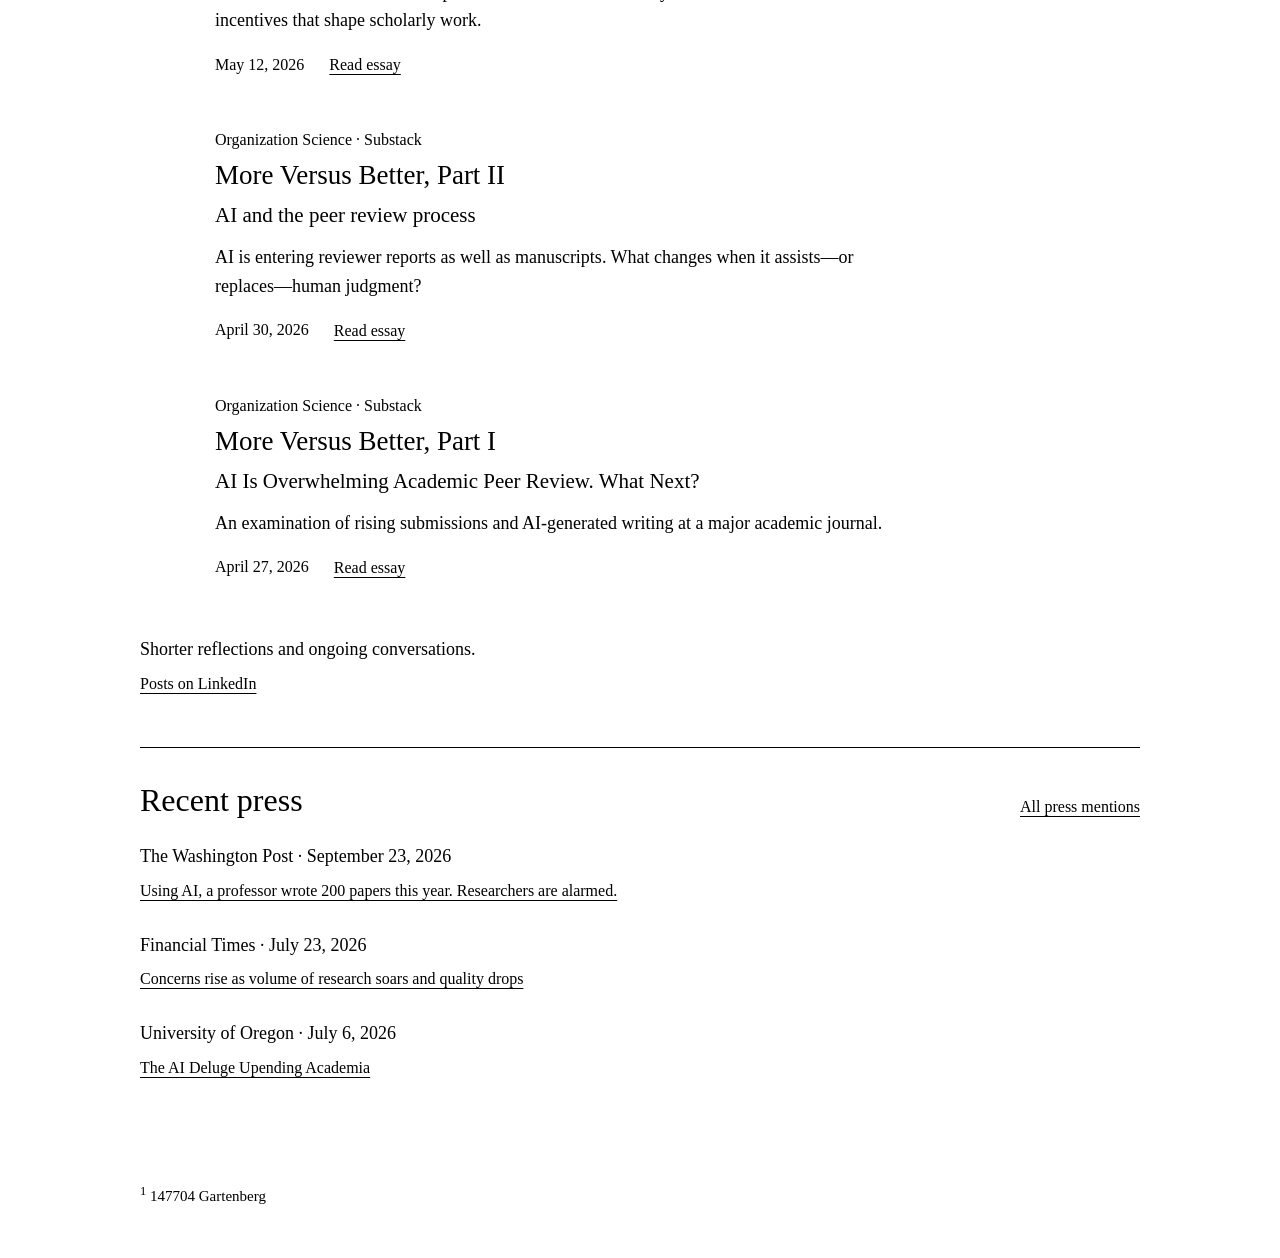
==== commit b8972606: "Match post formatting and synchronize recent homepage content" ====
--- a/index.html
+++ b/index.html
@@ -7,7 +7,8 @@
 <div class="shell"><header class="site-header"><a class="wordmark" href="index.html">Claudine Gartenberg</a><nav aria-label="Main navigation"><a href="index.html" aria-current="page">About</a><a href="research.html">Research</a><a href="teaching.html">Teaching</a><a href="writing.html">Writing</a><a class="nav-cv" href="cv/claudine-gartenberg-cv-september-2026.pdf">CV <span aria-hidden="true">↗</span></a></nav></header>
 <main id="main" tabindex="-1"><section class="intro"><aside class="portrait-panel"><img src="assets/claudine-gartenberg-2049L.jpg" alt="Claudine Gartenberg" width="2100" height="3150" fetchpriority="high"></aside><div class="intro-copy"><h1>Claudine Gartenberg</h1><p class="appointment">Associate Professor of Management<br>The Wharton School · University of Pennsylvania</p><div class="profile-facts"><p>Senior Editor, <em>Organization Science</em> and <em>Strategy Science</em><br>Research Fellow, CEPR<br>Associated Faculty, Penn Institute of Law and Economics</p><p><strong>Research interests</strong><br>Organizations and institutions; AI and collective choice; corporate purpose, governance, and incentives.</p></div><div class="intro-links"><a class="text-link" href="cv/claudine-gartenberg-cv-september-2026.pdf">CV (September 2026) <span aria-hidden="true">↗</span></a><a class="text-link" href="https://scholar.google.com/citations?user=PspKXL8AAAAJ&amp;hl=en">Google Scholar <span aria-hidden="true">↗</span></a><a class="text-link" href="mailto:cgart@wharton.upenn.edu">Email <span aria-hidden="true">↗</span></a></div></div><div class="bio"><p>I study corporations and other organizations: why they exist, how they govern collective action, and what enables them to create value. My work connects theories of the firm, social choice, and firms as subsocieties with empirical research on corporate purpose, ownership, compensation, and inequality.</p><p>Across this work, I ask how people with different interests and values organize around shared problems—and what leaders can do to make that cooperation work. AI brings new urgency to these questions: how does it change what organizations are for, where judgment and authority reside, and the institutions through which we work and cooperate? As AI systems become more general and capable, I am interested in what remains distinctive about human organizations, and how their purpose, governance, and capacity for collective choice may need to change.</p><p>I serve as Senior Editor at Organization Science and Strategy Science, coedit the special issue on AI-Enabled Frontiers in Organizational Science, and am a member of the Organization Science AI Task Force. I co-organize the Wharton Corporate Strategy and Innovation Conference and previously served as an Associate Editor at Management Science. Before joining Wharton, I taught at NYU Stern. I hold a DBA and MBA from Harvard Business School and a BA in physics<sup id="asteroid-reference"><a href="#footnote-1" aria-label="Footnote 1">1</a></sup> from Harvard University.</p></div></section>
 <section class="section research-section" aria-labelledby="selected-research"><div class="section-heading"><h2 id="selected-research">Research</h2><a class="text-link" href="research.html">Explore research</a></div><section class="research-group" id="ai-theory-firm" aria-labelledby="ai-theory-firm-title"><h3 id="ai-theory-firm-title">AI and institutions</h3><p class="group-description">How institutions organize collective choice, allocate authority, and sustain cooperation—and how AI is reshaping these arrangements.</p><div class="paper-list"><article class="paper" id="more-versus-better"><div class="paper-date">2026</div><div class="paper-body"><h4><a href="https://faculty.wharton.upenn.edu/wp-content/uploads/2026/04/More-Versus-Better.pdf">More Versus Better: Artificial Intelligence, Incentives, and the Emerging Crisis in Peer Review</a></h4><p class="authors">Claudine Gartenberg, Sharique Hasan, Alex Murray, and Lamar Pierce</p><p class="venue">Organization Science</p><div class="paper-links"><a class="text-link" href="https://faculty.wharton.upenn.edu/wp-content/uploads/2026/04/More-Versus-Better.pdf">Paper PDF <span aria-hidden="true">↗</span></a></div></div></article><article class="paper" id="ownership-social-choice"><div class="paper-date">2027</div><div class="paper-body"><h4><a href="papers/corporate-ownership-purpose-social-choice.pdf">Corporate Ownership, Purpose, and the Social Choice Problem</a></h4><p class="authors">Claudine Gartenberg and Todd Zenger</p><p class="venue">Working paper · Listed as 2027 in the September 2026 CV</p><div class="paper-links"><a class="text-link" href="papers/corporate-ownership-purpose-social-choice.pdf">Paper PDF <span aria-hidden="true">↗</span></a></div></div></article><article class="paper" id="purpose-polarization"><div class="paper-date">2027</div><div class="paper-body"><h4><a href="papers/corporate-purpose-polarization.pdf">Corporate Purpose and Polarization</a></h4><p class="authors">Claudine Gartenberg</p><p class="venue">Cambridge University Press · Forthcoming chapter</p><div class="paper-links"><a class="text-link" href="papers/corporate-purpose-polarization.pdf">Paper PDF <span aria-hidden="true">↗</span></a></div></div></article><article class="paper" id="social-choice-firms"><div class="paper-date">2026</div><div class="paper-body"><h4><a href="https://mgmt.wharton.upenn.edu/profile/cgart/#wfp-research">Corporate Purpose and the Problem of Social Choice in Firms</a></h4><p class="authors">Claudine Gartenberg and Todd Zenger</p><p class="venue">Working paper · In revision</p><div class="paper-links"><a class="text-link" href="https://mgmt.wharton.upenn.edu/profile/cgart/#wfp-research">Project listing at Wharton <span aria-hidden="true">↗</span></a></div></div></article></div><a class="text-link" href="research.html#ai-theory-firm">All papers in this area</a></section><section class="research-group" id="purpose-ownership" aria-labelledby="purpose-ownership-title"><h3 id="purpose-ownership-title">Corporate purpose &amp; ownership</h3><p class="group-description">How purpose, ownership, and strategic choices shape what firms pursue and how they perform.</p><div class="paper-list"><article class="paper" id="firm-subsociety"><div class="paper-date">2023</div><div class="paper-body"><h4><a href="https://pubsonline.informs.org/doi/10.1287/orsc.2022.1650">The Firm as a Subsociety: Purpose, Justice, and the Theory of the Firm</a></h4><p class="authors">Claudine Gartenberg and Todd Zenger</p><p class="venue">Organization Science, 34(5), 1965–1980</p><div class="paper-links"><a class="text-link" href="https://pubsonline.informs.org/doi/10.1287/orsc.2022.1650">Journal article <span aria-hidden="true">↗</span></a></div></div></article><article class="paper" id="public-private"><div class="paper-date">2023</div><div class="paper-body"><h4><a href="https://pubsonline.informs.org/doi/10.1287/mnsc.2022.4618">Corporate Purpose in Public and Private Firms</a></h4><p class="authors">Claudine Gartenberg and George Serafeim</p><p class="venue">Management Science, 69(9), 5087–5111</p><div class="paper-links"><a class="text-link" href="https://pubsonline.informs.org/doi/10.1287/mnsc.2022.4618">Journal article <span aria-hidden="true">↗</span></a></div></div></article><article class="paper" id="purpose-performance"><div class="paper-date">2019</div><div class="paper-body"><h4><a href="https://pubsonline.informs.org/doi/10.1287/orsc.2018.1230">Corporate Purpose and Financial Performance</a></h4><p class="authors">Claudine Gartenberg, Andrea Prat, and George Serafeim</p><p class="venue">Organization Science, 30(1), 1–18</p><div class="paper-links"><a class="text-link" href="https://pubsonline.informs.org/doi/10.1287/orsc.2018.1230">Journal article <span aria-hidden="true">↗</span></a></div></div></article></div><a class="text-link" href="research.html#purpose-ownership">All papers in this area</a></section><section class="research-group" id="compensation-incentives" aria-labelledby="compensation-incentives-title"><h3 id="compensation-incentives-title">Compensation, incentives &amp; inequality</h3><p class="group-description">How firms reward work, respond to social comparisons, and shape economic outcomes for employees.</p><div class="paper-list"><article class="paper" id="pay-references"><div class="paper-date">2026</div><div class="paper-body"><h4><a href="https://pubsonline.informs.org/doi/10.1287/orsc.2024.19959">Internal Versus Market Pay References in Knowledge-Intensive Firms</a></h4><p class="authors">Claudine Gartenberg and Elaine Pak</p><p class="venue">Organization Science · Forthcoming</p><div class="paper-links"><a class="text-link" href="https://pubsonline.informs.org/doi/10.1287/orsc.2024.19959">Journal article <span aria-hidden="true">↗</span></a></div></div></article><article class="paper" id="active-ownership"><div class="paper-date">2026</div><div class="paper-body"><h4><a href="https://papers.ssrn.com/sol3/papers.cfm?abstract_id=4536292">More Monitoring, Less Pay: Active Ownership and Employee Compensation</a></h4><p class="authors">Claudine Gartenberg and Elaine Pak</p><p class="venue">Management Science · Forthcoming</p><div class="paper-links"><a class="text-link" href="https://papers.ssrn.com/sol3/papers.cfm?abstract_id=4536292">Read paper <span aria-hidden="true">↗</span></a></div></div></article><article class="paper" id="competition-pay"><div class="paper-date">2020</div><div class="paper-body"><h4><a href="https://pubsonline.informs.org/doi/10.1287/mnsc.2019.3471">Competition and Pay Inequality Within and Between Firms</a></h4><p class="authors">Claudine Gartenberg and Julie Wulf</p><p class="venue">Management Science, 66(12), 5925–5943</p><div class="paper-links"><a class="text-link" href="https://pubsonline.informs.org/doi/10.1287/mnsc.2019.3471">Journal article <span aria-hidden="true">↗</span></a></div></div></article><article class="paper" id="divestitures-pay"><div class="paper-date">2018</div><div class="paper-body"><h4><a href="https://sms.onlinelibrary.wiley.com/doi/10.1002/smj.2933">Pay Inequality and Corporate Divestitures</a></h4><p class="authors">Emilie R. Feldman, Claudine Gartenberg, and Julie Wulf</p><p class="venue">Strategic Management Journal, 39(11), 2829–2858</p><div class="paper-links"><a class="text-link" href="https://sms.onlinelibrary.wiley.com/doi/10.1002/smj.2933">Journal article <span aria-hidden="true">↗</span></a></div></div></article><article class="paper" id="pay-harmony"><div class="paper-date">2017</div><div class="paper-body"><h4><a href="https://pubsonline.informs.org/doi/10.1287/orsc.2017.1109">Pay Harmony? Social Comparison and Performance Compensation in Multibusiness Firms</a></h4><p class="authors">Claudine Gartenberg and Julie Wulf</p><p class="venue">Organization Science, 28(1), 39–55</p><div class="paper-links"><a class="text-link" href="https://pubsonline.informs.org/doi/10.1287/orsc.2017.1109">Journal article <span aria-hidden="true">↗</span></a></div></div></article></div><a class="text-link" href="research.html#compensation-incentives">All papers in this area</a></section></section>
-<section class="writing-feature" aria-labelledby="public-writing"><div class="feature-label"><h2 id="public-writing">Public writing</h2><a class="text-link" href="writing.html">All writing</a></div><div><p class="eyebrow">Organization Science · Substack · 2026</p><h3><a href="writing.html#more-versus-better">More Versus Better</a></h3><p class="feature-deck">A three-part series on AI, academic research, and the future of peer review.</p><p class="byline">With Sharique Hasan, Alex Murray, and Lamar Pierce.</p><a class="text-link" href="writing.html#more-versus-better">Read the series</a><div class="linkedin-note"><p>Shorter reflections and ongoing conversations.</p><a class="text-link" href="https://www.linkedin.com/in/claudine-gartenberg-b16b7a1/recent-activity/all/">Posts on LinkedIn <span aria-hidden="true">↗</span></a></div></div></section>
-<section class="editorial-initiative" aria-labelledby="special-issue"><div><h2 id="special-issue">AI-Enabled Frontiers in Organizational Science</h2><p>I am coediting an Organization Science special issue on how AI can enable new forms of organizational and social science research.</p><a class="text-link" href="https://orgsci.org/">Call for Science and submission details <span aria-hidden="true">↗</span></a><article class="essay"><div><p class="eyebrow">Organization Science · Substack</p><h3><a href="https://orgsci.substack.com/p/the-portal-is-open">The Portal Is Open…</a></h3><p class="essay-summary">The submission portal is open. Sharique Hasan and I answer questions about proposals, research artifacts, and what it means to push the frontiers of AI-enabled social science.</p><p class="byline">With Sharique Hasan</p><div class="essay-bottom"><span>October 9, 2026</span><a class="text-link" href="https://orgsci.substack.com/p/the-portal-is-open">Watch or read <span aria-hidden="true">↗</span></a></div></div></article></div></section>
+<section class="editorial-initiative" aria-labelledby="special-issue"><div><h2 id="special-issue">AI-Enabled Frontiers in Organizational Science</h2><p>I am coediting an Organization Science special issue on how AI can enable new forms of organizational and social science research.</p><a class="text-link" href="https://orgsci.org/">Call for Science and submission details <span aria-hidden="true">↗</span></a><article class="essay essay-row"><div><p class="eyebrow">Organization Science · Substack</p><h3><a href="https://orgsci.substack.com/p/the-portal-is-open">The Portal Is Open…</a></h3><p class="essay-summary">The submission portal is open. Sharique Hasan and I answer questions about proposals, research artifacts, and what it means to push the frontiers of AI-enabled social science.</p><p class="byline">With Sharique Hasan</p><div class="essay-bottom"><span>October 9, 2026</span><a class="text-link" href="https://orgsci.substack.com/p/the-portal-is-open">Watch or read <span aria-hidden="true">↗</span></a></div></div></article></div></section>
+<section class="section" aria-labelledby="public-writing"><div class="section-heading"><h2 id="public-writing">Recent writing</h2><a class="text-link" href="writing.html">All writing</a></div><article class="essay essay-row"><div><p class="eyebrow">Organization Science · Substack</p><h3><a href="https://orgsci.substack.com/p/more-versus-better-part-iii">More Versus Better, Part III</a></h3><p class="essay-subtitle">Moving Towards Better</p><p class="essay-summary">What would it take for AI to improve research? The final essay turns to the institutions and incentives that shape scholarly work.</p><div class="essay-bottom"><span>May 12, 2026</span><a class="text-link" href="https://orgsci.substack.com/p/more-versus-better-part-iii">Read essay <span aria-hidden="true">↗</span></a></div></div></article><article class="essay essay-row"><div><p class="eyebrow">Organization Science · Substack</p><h3><a href="https://orgsci.substack.com/p/more-versus-better-part-ii">More Versus Better, Part II</a></h3><p class="essay-subtitle">AI and the peer review process</p><p class="essay-summary">AI is entering reviewer reports as well as manuscripts. What changes when it assists—or replaces—human judgment?</p><div class="essay-bottom"><span>April 30, 2026</span><a class="text-link" href="https://orgsci.substack.com/p/more-versus-better-part-ii">Read essay <span aria-hidden="true">↗</span></a></div></div></article><article class="essay essay-row"><div><p class="eyebrow">Organization Science · Substack</p><h3><a href="https://orgsci.substack.com/p/more-versus-better-part-i">More Versus Better, Part I</a></h3><p class="essay-subtitle">AI Is Overwhelming Academic Peer Review. What Next?</p><p class="essay-summary">An examination of rising submissions and AI-generated writing at a major academic journal.</p><div class="essay-bottom"><span>April 27, 2026</span><a class="text-link" href="https://orgsci.substack.com/p/more-versus-better-part-i">Read essay <span aria-hidden="true">↗</span></a></div></div></article><div class="linkedin-note"><p>Shorter reflections and ongoing conversations.</p><a class="text-link" href="https://www.linkedin.com/in/claudine-gartenberg-b16b7a1/recent-activity/all/">Posts on LinkedIn <span aria-hidden="true">↗</span></a></div></section>
+<section class="section" aria-labelledby="recent-press"><div class="section-heading"><h2 id="recent-press">Recent press</h2><a class="text-link" href="writing.html#press-mentions">All press mentions</a></div><ul class="press-list"><li><p>The Washington Post · September 23, 2026</p><a class="text-link" href="https://www.washingtonpost.com/education/2026/09/23/nine-months-200-academic-papers-one-professors-ai-assisted-output/">Using AI, a professor wrote 200 papers this year. Researchers are alarmed. <span aria-hidden="true">↗</span></a></li><li><p>Financial Times · July 23, 2026</p><a class="text-link" href="https://www.ft.com/content/52e688a0-c6c1-4161-9878-1fab12c5e806?syn-25a6b1a6=1">Concerns rise as volume of research soars and quality drops <span aria-hidden="true">↗</span></a></li><li><p>University of Oregon · July 6, 2026</p><a class="text-link" href="https://business.uoregon.edu/news/ai-deluge-upending-academia">The AI Deluge Upending Academia <span aria-hidden="true">↗</span></a></li></ul></section>
 <aside class="page-footnotes" aria-label="Footnotes"><p id="footnote-1"><sup>1</sup> <a href="https://minorplanetcenter.net/db_search/show_object?object_id=147704">147704 Gartenberg</a></p></aside></main>
 </div></body></html>
--- a/assets/style.css
+++ b/assets/style.css
@@ -1,13 +1,13 @@
 :root{--paper:#fff;--ink:#000;--muted:#000;--accent:#000;--rule:#000;--wash:#fff;--serif:'Times New Roman',Times,serif;--sans:'Times New Roman',Times,serif}
-*{box-sizing:border-box}html{scroll-behavior:smooth}body{margin:0;background:#fff;color:#000;font-family:var(--serif);font-size:18px;line-height:1.55}a{color:#000;text-decoration:none;text-underline-offset:4px}a:hover{text-decoration:underline;text-decoration-thickness:1px}a:focus-visible{outline:1px solid #000;outline-offset:5px}h1,h2,h3,h4,p{margin:0}h1,h2,h3,h4{font-weight:400;line-height:1.15}p+p{margin-top:1em}.shell{max-width:1120px;padding:0 60px;margin:auto}.site-header{display:flex;justify-content:space-between;align-items:center;gap:28px;padding:44px 0 30px}.wordmark{font-size:22px;line-height:1.4;white-space:nowrap}.wordmark span{display:block;font-size:14px;margin-top:4px;text-transform:none;letter-spacing:0}nav{display:flex;gap:27px;align-items:center;font-size:17px}nav a{padding:6px 0}nav a[aria-current=page]{text-decoration:underline}.nav-cv{margin-left:5px}.eyebrow{font-size:16px;line-height:1.5;font-weight:400;text-transform:none;letter-spacing:0}.intro{display:grid;grid-template-columns:minmax(0,1fr) 225px;gap:80px;padding:56px 0 78px}.intro h1{font-size:60px;line-height:1.03;margin:19px 0 22px}.institution{font-size:16px}.bio{max-width:600px;margin-top:30px;font-size:21px;line-height:1.5}.bio p+p{margin-top:18px;font-size:inherit;line-height:inherit}.intro-links{display:flex;gap:26px;margin-top:26px}.text-link{display:inline-block;font-size:16px;text-decoration:underline;line-height:1.6}.text-link span{display:none}.nav-cv span{display:none}.portrait-panel{align-self:start;margin-top:36px}.portrait-panel img{display:block;width:100%;height:auto;aspect-ratio:1;object-fit:cover;filter:grayscale(1)}.portrait-caption{margin-top:13px;font-size:14px;line-height:1.6}.portrait-caption span{display:block}.section{padding:30px 0 49px;border-top:1px solid var(--rule)}.section-heading{display:flex;justify-content:space-between;gap:25px;align-items:end;margin-bottom:24px}.section-heading h2{font-size:32px;margin-top:4px}.section-heading .eyebrow{display:none}.paper{display:grid;grid-template-columns:75px minmax(0,1fr);padding:22px 0}.paper-date{font-size:16px;padding-top:2px}.paper-body>.eyebrow{display:none}.paper h3,.paper h4{font-size:24px;line-height:1.25;max-width:800px}.authors{margin-top:9px;font-size:16px}.venue{margin-top:3px;font-style:italic;font-size:17px}.paper-links{margin-top:9px}.paper-summary{font-size:18px;max-width:760px;margin-top:13px}.writing-feature{display:grid;grid-template-columns:30% 1fr;gap:50px;padding:42px 0 48px;border-top:1px solid var(--rule)}.writing-feature h2{font-size:34px;margin:7px 0 21px}.writing-feature h2 br{display:none}.writing-feature h3{font-size:32px;margin:12px 0 15px}.feature-deck{font-size:21px;line-height:1.5}.byline{font-size:16px;margin:17px 0 22px}.closing-note{display:grid;grid-template-columns:30% 1fr;gap:50px;padding:24px 0 55px}.closing-note>p:last-child{font-size:18px;line-height:1.6;margin:0}.site-footer{display:flex;justify-content:space-between;gap:30px;padding:32px 0 46px;border-top:1px solid var(--rule);font-size:15px}.footer-name{font-size:20px}.site-footer p{margin-top:9px}.footer-contact{text-align:right}.footer-contact>a{font-size:16px}.footer-contact .text-link{font-size:15px}.skip-link{position:absolute;top:-80px;left:20px;padding:10px 20px;background:#fff;color:#000;z-index:10}.skip-link:focus{top:10px}main:focus{outline:none}.page-intro{padding:50px 0 56px;max-width:820px}.page-intro h1{font-size:58px;margin:15px 0 20px}.page-deck{font-size:24px;line-height:1.5;max-width:700px}.section-note{font-size:16px}.collection-note{font-size:16px;margin:20px 0 40px}.collection-note .text-link{font-size:16px}.course{display:grid;grid-template-columns:170px 1fr;gap:26px;padding:25px 0}.course-code{font-size:17px;padding-top:4px}.current-term{display:block;font-size:16px;margin-top:8px}.course h3{font-size:26px}.course p{font-size:19px;line-height:1.6;margin:13px 0}.recognition{display:grid;grid-template-columns:170px 1fr;gap:26px;padding:32px 0;border-top:1px solid var(--rule)}.recognition h2{font-size:29px}.recognition p:not(.eyebrow){font-size:17px;margin-top:14px}.recognition p.award-secondary{margin-top:20px}.series{border-top:1px solid var(--rule);margin-bottom:48px}.series-intro{padding:30px 0 10px;max-width:760px}.series-intro h2{font-size:37px;margin-top:15px}.series-deck{font-size:23px;margin-top:14px}.series-intro .byline{max-width:670px}.essay{padding:25px 0}.series .essay{display:grid;grid-template-columns:75px 1fr;gap:0}.essay-number{font-size:24px}.essay h3{font-size:27px;margin-top:8px}.essay-subtitle{font-size:21px;margin-top:8px}.essay-summary{font-size:18px;line-height:1.6;max-width:680px;margin-top:12px}.essay-bottom{display:flex;gap:25px;align-items:center;margin-top:17px}.essay-bottom>span{font-size:16px}.essay .byline{margin:12px 0 0}.interview-strip{padding:32px 0;margin:0 0 42px;border-top:1px solid var(--rule)}.interview-strip h2{font-size:28px;margin:10px 0 13px}.interview-strip>p:not(.eyebrow){font-size:17px;margin-bottom:15px}
+*{box-sizing:border-box}html{scroll-behavior:smooth}body{margin:0;background:#fff;color:#000;font-family:var(--serif);font-size:18px;line-height:1.55}a{color:#000;text-decoration:none;text-underline-offset:4px}a:hover{text-decoration:underline;text-decoration-thickness:1px}a:focus-visible{outline:1px solid #000;outline-offset:5px}h1,h2,h3,h4,p{margin:0}h1,h2,h3,h4{font-weight:400;line-height:1.15}p+p{margin-top:1em}.shell{max-width:1120px;padding:0 60px;margin:auto}.site-header{display:flex;justify-content:space-between;align-items:center;gap:28px;padding:44px 0 30px}.wordmark{font-size:22px;line-height:1.4;white-space:nowrap}.wordmark span{display:block;font-size:14px;margin-top:4px;text-transform:none;letter-spacing:0}nav{display:flex;gap:27px;align-items:center;font-size:17px}nav a{padding:6px 0}nav a[aria-current=page]{text-decoration:underline}.nav-cv{margin-left:5px}.eyebrow{font-size:16px;line-height:1.5;font-weight:400;text-transform:none;letter-spacing:0}.intro{display:grid;grid-template-columns:minmax(0,1fr) 225px;gap:80px;padding:56px 0 78px}.intro h1{font-size:60px;line-height:1.03;margin:19px 0 22px}.institution{font-size:16px}.bio{max-width:600px;margin-top:30px;font-size:21px;line-height:1.5}.bio p+p{margin-top:18px;font-size:inherit;line-height:inherit}.intro-links{display:flex;gap:26px;margin-top:26px}.text-link{display:inline-block;font-size:16px;text-decoration:underline;line-height:1.6}.text-link span{display:none}.nav-cv span{display:none}.portrait-panel{align-self:start;margin-top:36px}.portrait-panel img{display:block;width:100%;height:auto;aspect-ratio:1;object-fit:cover;filter:grayscale(1)}.portrait-caption{margin-top:13px;font-size:14px;line-height:1.6}.portrait-caption span{display:block}.section{padding:30px 0 49px;border-top:1px solid var(--rule)}.section-heading{display:flex;justify-content:space-between;gap:25px;align-items:end;margin-bottom:24px}.section-heading h2{font-size:32px;margin-top:4px}.section-heading .eyebrow{display:none}.paper{display:grid;grid-template-columns:75px minmax(0,1fr);padding:22px 0}.paper-date{font-size:16px;padding-top:2px}.paper-body>.eyebrow{display:none}.paper h3,.paper h4{font-size:24px;line-height:1.25;max-width:800px}.authors{margin-top:9px;font-size:16px}.venue{margin-top:3px;font-style:italic;font-size:17px}.paper-links{margin-top:9px}.paper-summary{font-size:18px;max-width:760px;margin-top:13px}.writing-feature{display:grid;grid-template-columns:30% 1fr;gap:50px;padding:42px 0 48px;border-top:1px solid var(--rule)}.writing-feature h2{font-size:34px;margin:7px 0 21px}.writing-feature h2 br{display:none}.writing-feature h3{font-size:32px;margin:12px 0 15px}.feature-deck{font-size:21px;line-height:1.5}.byline{font-size:16px;margin:17px 0 22px}.closing-note{display:grid;grid-template-columns:30% 1fr;gap:50px;padding:24px 0 55px}.closing-note>p:last-child{font-size:18px;line-height:1.6;margin:0}.site-footer{display:flex;justify-content:space-between;gap:30px;padding:32px 0 46px;border-top:1px solid var(--rule);font-size:15px}.footer-name{font-size:20px}.site-footer p{margin-top:9px}.footer-contact{text-align:right}.footer-contact>a{font-size:16px}.footer-contact .text-link{font-size:15px}.skip-link{position:absolute;top:-80px;left:20px;padding:10px 20px;background:#fff;color:#000;z-index:10}.skip-link:focus{top:10px}main:focus{outline:none}.page-intro{padding:50px 0 56px;max-width:820px}.page-intro h1{font-size:58px;margin:15px 0 20px}.page-deck{font-size:24px;line-height:1.5;max-width:700px}.section-note{font-size:16px}.collection-note{font-size:16px;margin:20px 0 40px}.collection-note .text-link{font-size:16px}.course{display:grid;grid-template-columns:170px 1fr;gap:26px;padding:25px 0}.course-code{font-size:17px;padding-top:4px}.current-term{display:block;font-size:16px;margin-top:8px}.course h3{font-size:26px}.course p{font-size:19px;line-height:1.6;margin:13px 0}.recognition{display:grid;grid-template-columns:170px 1fr;gap:26px;padding:32px 0;border-top:1px solid var(--rule)}.recognition h2{font-size:29px}.recognition p:not(.eyebrow){font-size:17px;margin-top:14px}.recognition p.award-secondary{margin-top:20px}.series{border-top:1px solid var(--rule);margin-bottom:48px}.series-intro{padding:30px 0 10px;max-width:760px}.series-intro h2{font-size:37px;margin-top:15px}.series-deck{font-size:23px;margin-top:14px}.series-intro .byline{max-width:670px}.essay{padding:25px 0}.essay-row{display:grid;grid-template-columns:75px minmax(0,1fr);gap:0}.essay-row>div:last-child{grid-column:2}.essay-number{font-size:24px}.essay h3{font-size:27px;margin-top:8px}.essay-subtitle{font-size:21px;margin-top:8px}.essay-summary{font-size:18px;line-height:1.6;max-width:680px;margin-top:12px}.essay-bottom{display:flex;gap:25px;align-items:center;margin-top:17px}.essay-bottom>span{font-size:16px}.essay .byline{margin:12px 0 0}.interview-strip{padding:32px 0;margin:0 0 42px;border-top:1px solid var(--rule)}.interview-strip h2{font-size:28px;margin:10px 0 13px}.interview-strip>p:not(.eyebrow){font-size:17px;margin-bottom:15px}
 @media(max-width:960px){.shell{padding:0 35px}.intro{gap:45px;grid-template-columns:minmax(0,1fr) 205px}.intro h1{font-size:56px}nav{gap:20px}.wordmark{font-size:20px}.bio{font-size:20px}.writing-feature,.closing-note{grid-template-columns:28% 1fr;gap:30px}}
-@media(max-width:760px){.shell{padding:0 24px}.site-header{display:block;padding:28px 0 18px}.wordmark{font-size:24px}.wordmark span{font-size:15px;margin-top:4px}nav{gap:20px;margin-top:19px;justify-content:space-between;font-size:17px}.nav-cv{margin-left:0}.intro{grid-template-columns:1fr;gap:27px;padding:35px 0 49px}.intro h1{font-size:clamp(46px,11vw,60px)}.institution{font-size:16px}.bio{font-size:21px;margin-top:24px}.bio p+p{font-size:inherit}.portrait-panel{margin-top:0;display:flex;align-items:end;gap:20px}.portrait-panel img{width:132px;flex:none}.portrait-caption{font-size:14px;margin:0 0 3px}.section{padding-top:25px}.section-heading{align-items:start}.section-heading h2{font-size:29px}.section-heading>.text-link{font-size:15px;margin-top:5px}.paper{grid-template-columns:48px minmax(0,1fr);padding:22px 0}.paper h3,.paper h4{font-size:23px}.paper-date{font-size:15px}.authors{font-size:16px}.writing-feature{grid-template-columns:1fr;padding:32px 0;gap:27px}.writing-feature h2{font-size:30px;margin:6px 0 12px}.writing-feature h3{font-size:29px}.feature-deck{font-size:20px}.closing-note{grid-template-columns:1fr;padding:25px 0 40px;gap:12px}.site-footer{font-size:14px;gap:20px}.footer-name{font-size:19px}.footer-contact>a{font-size:14px}.page-intro{padding:35px 0 43px}.page-intro h1{font-size:48px}.page-deck{font-size:22px}.course{grid-template-columns:1fr;gap:10px;padding:24px 0}.course-code{display:flex;gap:20px;align-items:center}.current-term{margin:0}.course h3{font-size:25px}.course p{font-size:19px}.recognition{grid-template-columns:1fr;gap:17px;padding:27px 0}.recognition h2{font-size:28px}.series-intro h2{font-size:33px}.series-deck{font-size:21px}.series .essay{grid-template-columns:40px 1fr}.essay-number{font-size:22px}.essay h3{font-size:25px}.essay-subtitle{font-size:20px}.essay-summary{font-size:18px}.interview-strip{padding:26px 0}.interview-strip h2{font-size:25px}.collection-note .text-link{display:block;margin-top:6px}}
+@media(max-width:760px){.shell{padding:0 24px}.site-header{display:block;padding:28px 0 18px}.wordmark{font-size:24px}.wordmark span{font-size:15px;margin-top:4px}nav{gap:20px;margin-top:19px;justify-content:space-between;font-size:17px}.nav-cv{margin-left:0}.intro{grid-template-columns:1fr;gap:27px;padding:35px 0 49px}.intro h1{font-size:clamp(46px,11vw,60px)}.institution{font-size:16px}.bio{font-size:21px;margin-top:24px}.bio p+p{font-size:inherit}.portrait-panel{margin-top:0;display:flex;align-items:end;gap:20px}.portrait-panel img{width:132px;flex:none}.portrait-caption{font-size:14px;margin:0 0 3px}.section{padding-top:25px}.section-heading{align-items:start}.section-heading h2{font-size:29px}.section-heading>.text-link{font-size:15px;margin-top:5px}.paper{grid-template-columns:48px minmax(0,1fr);padding:22px 0}.paper h3,.paper h4{font-size:23px}.paper-date{font-size:15px}.authors{font-size:16px}.writing-feature{grid-template-columns:1fr;padding:32px 0;gap:27px}.writing-feature h2{font-size:30px;margin:6px 0 12px}.writing-feature h3{font-size:29px}.feature-deck{font-size:20px}.closing-note{grid-template-columns:1fr;padding:25px 0 40px;gap:12px}.site-footer{font-size:14px;gap:20px}.footer-name{font-size:19px}.footer-contact>a{font-size:14px}.page-intro{padding:35px 0 43px}.page-intro h1{font-size:48px}.page-deck{font-size:22px}.course{grid-template-columns:1fr;gap:10px;padding:24px 0}.course-code{display:flex;gap:20px;align-items:center}.current-term{margin:0}.course h3{font-size:25px}.course p{font-size:19px}.recognition{grid-template-columns:1fr;gap:17px;padding:27px 0}.recognition h2{font-size:28px}.series-intro h2{font-size:33px}.series-deck{font-size:21px}.essay-row{grid-template-columns:40px minmax(0,1fr)}.essay-number{font-size:22px}.essay h3{font-size:25px}.essay-subtitle{font-size:20px}.essay-summary{font-size:18px}.interview-strip{padding:26px 0}.interview-strip h2{font-size:25px}.collection-note .text-link{display:block;margin-top:6px}}
 @media(max-width:420px){.site-footer{flex-direction:column;gap:24px}.footer-contact{text-align:left}.portrait-caption{font-size:13px}.section-heading{flex-wrap:wrap;gap:8px}}
 @media(prefers-reduced-motion:reduce){html{scroll-behavior:auto}}
 @media print{.shell{padding:0;max-width:none}.site-header nav,.skip-link,.intro-links{display:none}.intro{padding:30px 0;grid-template-columns:1fr 160px;gap:30px}.intro h1{font-size:46px}.portrait-panel{margin:0}.paper,.course,.essay{break-inside:avoid}.site-footer{font-size:13px}}
 
-.research-group{padding:30px 0 35px;border-top:1px solid #000}.research-group>h2,.research-group>h3{font-size:29px;line-height:1.25;max-width:820px}.group-description{font-size:18px;line-height:1.6;max-width:820px;margin:12px 0 15px}.research-section>.research-group:first-of-type{border-top:0;padding-top:8px}.research-group>.text-link{margin:8px 0 0 75px}.editorial-initiative{display:grid;grid-template-columns:30% 1fr;gap:50px;border-top:1px solid #000;padding:37px 0 45px}.editorial-initiative h2{font-size:30px;line-height:1.2}.editorial-initiative div>p{font-size:19px;margin:15px 0}.linkedin-note{margin-top:30px}.linkedin-note p{font-size:18px;margin-bottom:7px}
-@media(max-width:760px){.research-group>h2,.research-group>h3{font-size:26px}.group-description{font-size:18px}.research-group>.text-link{margin-left:48px}.editorial-initiative{grid-template-columns:1fr;gap:16px;padding:30px 0}.editorial-initiative h2{font-size:27px}.editorial-initiative div>p{font-size:19px}}
+.research-group{padding:30px 0 35px;border-top:1px solid #000}.research-group>h2,.research-group>h3{font-size:29px;line-height:1.25;max-width:820px}.group-description{font-size:18px;line-height:1.6;max-width:820px;margin:12px 0 15px}.research-section>.research-group:first-of-type{border-top:0;padding-top:8px}.research-group>.text-link{margin:8px 0 0 75px}.editorial-initiative{display:grid;grid-template-columns:30% 1fr;gap:50px;border-top:1px solid #000;padding:37px 0 45px}.editorial-initiative h2{font-size:30px;line-height:1.2}.editorial-initiative>div>p{font-size:19px;margin:15px 0}.linkedin-note{margin-top:30px}.linkedin-note p{font-size:18px;margin-bottom:7px}
+@media(max-width:760px){.research-group>h2,.research-group>h3{font-size:26px}.group-description{font-size:18px}.research-group>.text-link{margin-left:48px}.editorial-initiative{grid-template-columns:1fr;gap:16px;padding:30px 0}.editorial-initiative h2{font-size:27px}.editorial-initiative>div>p{font-size:19px}}
 
 .press-list{list-style:none;margin:0;padding:0}.press-list li{margin:0 0 1.7rem}.press-list p{margin:0 0 .35rem}.press-list a{line-height:1.4}
 
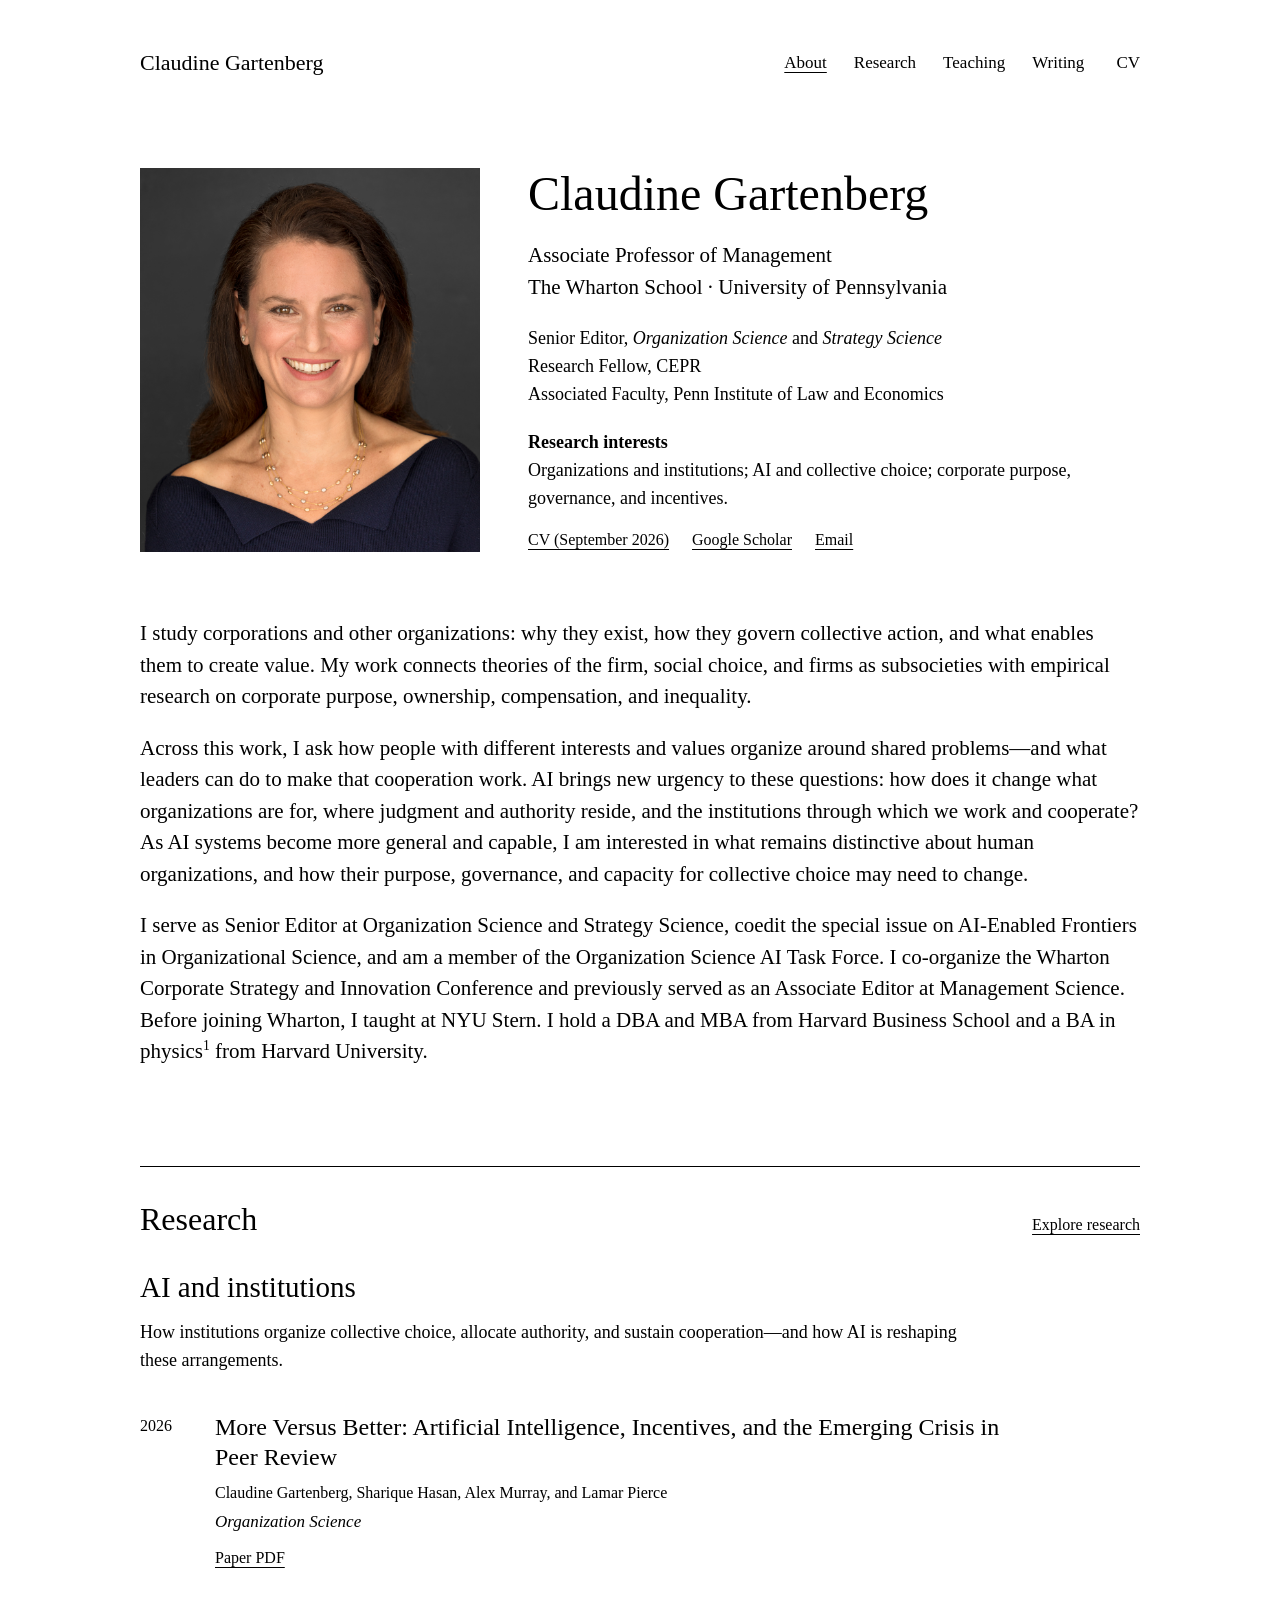
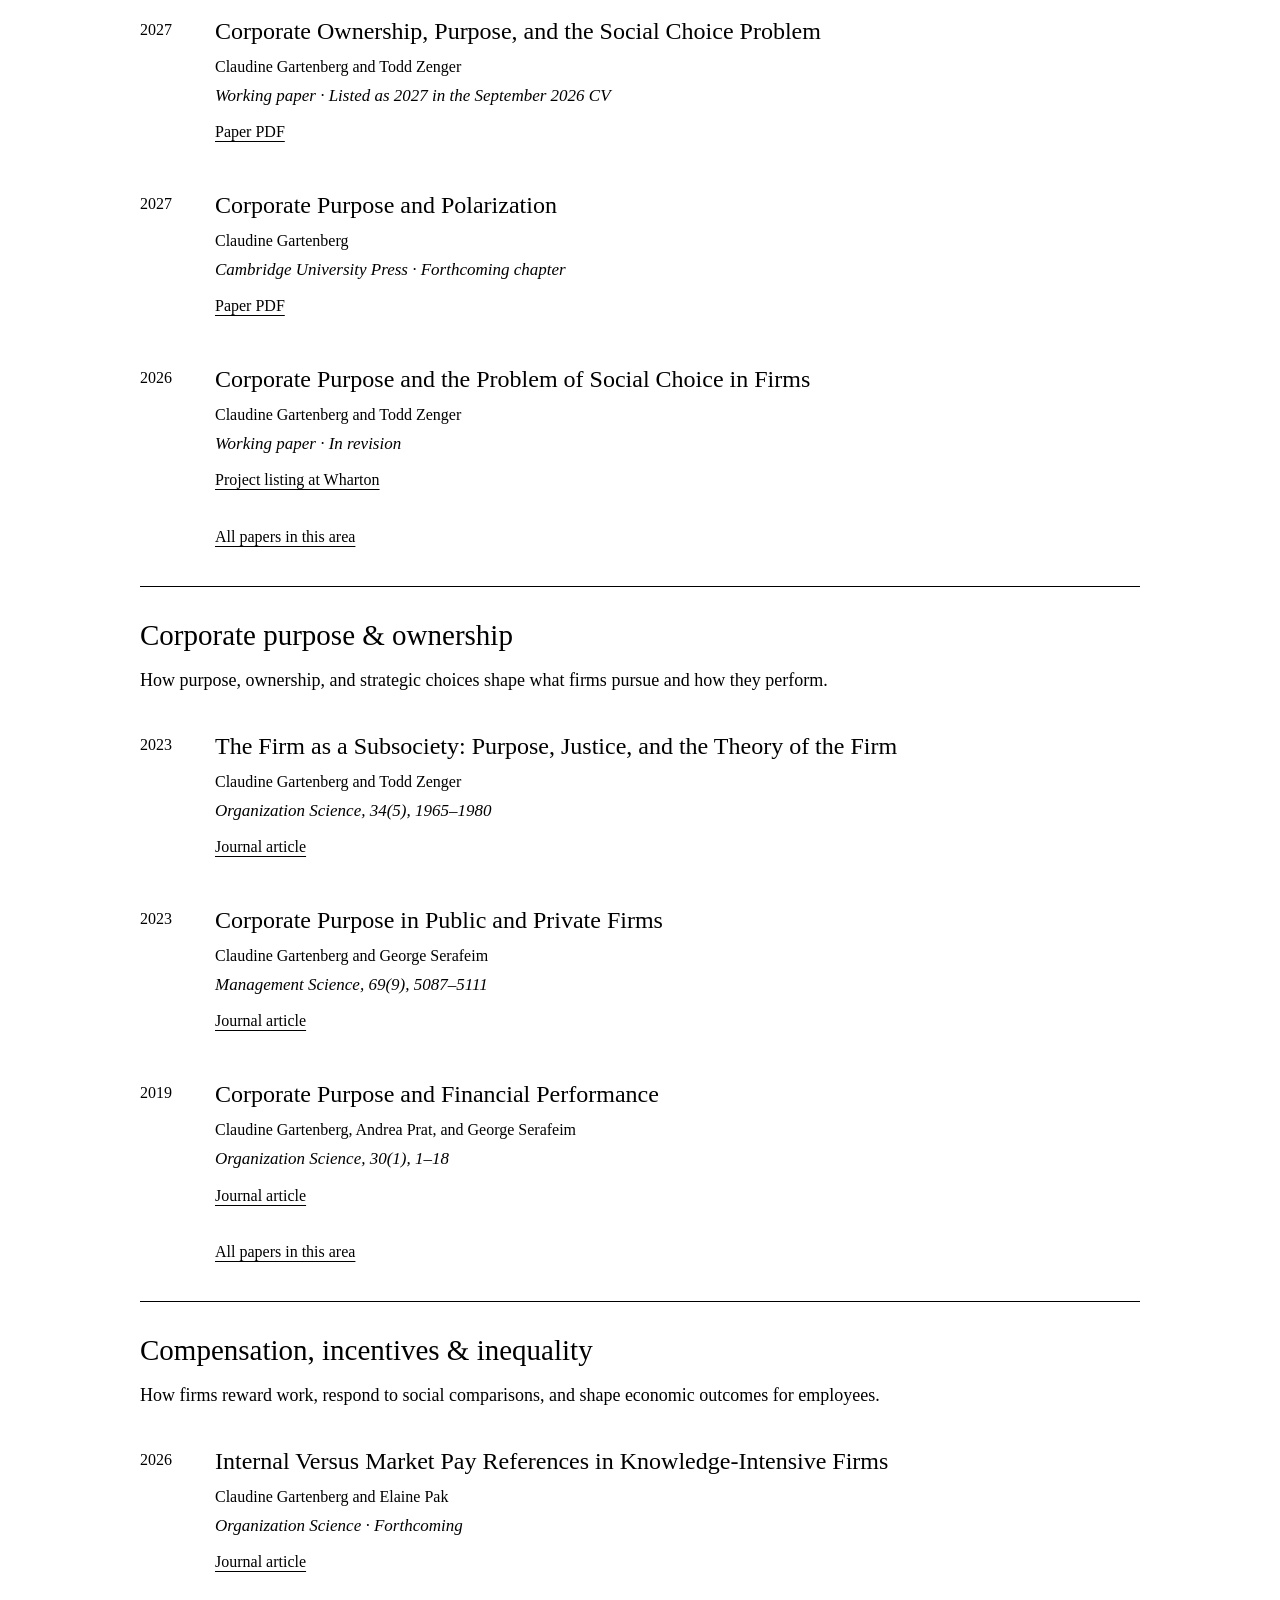
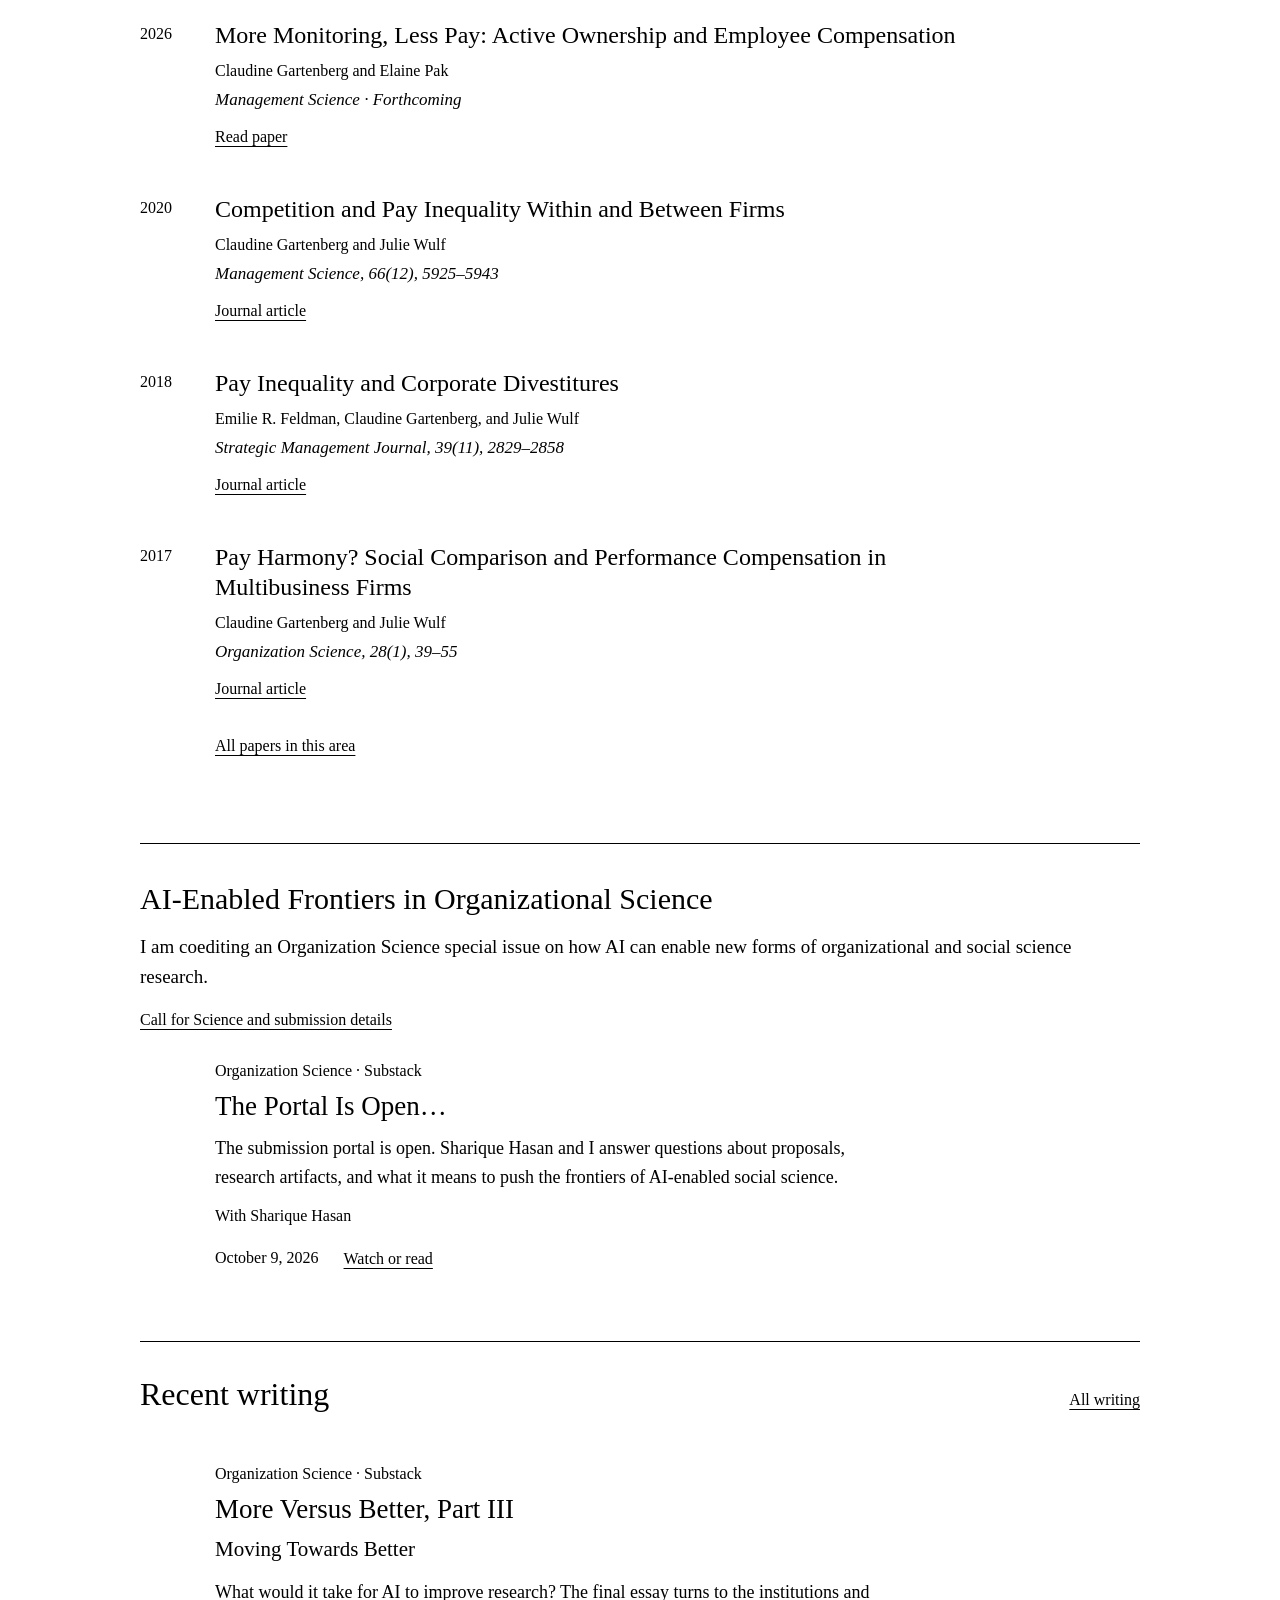
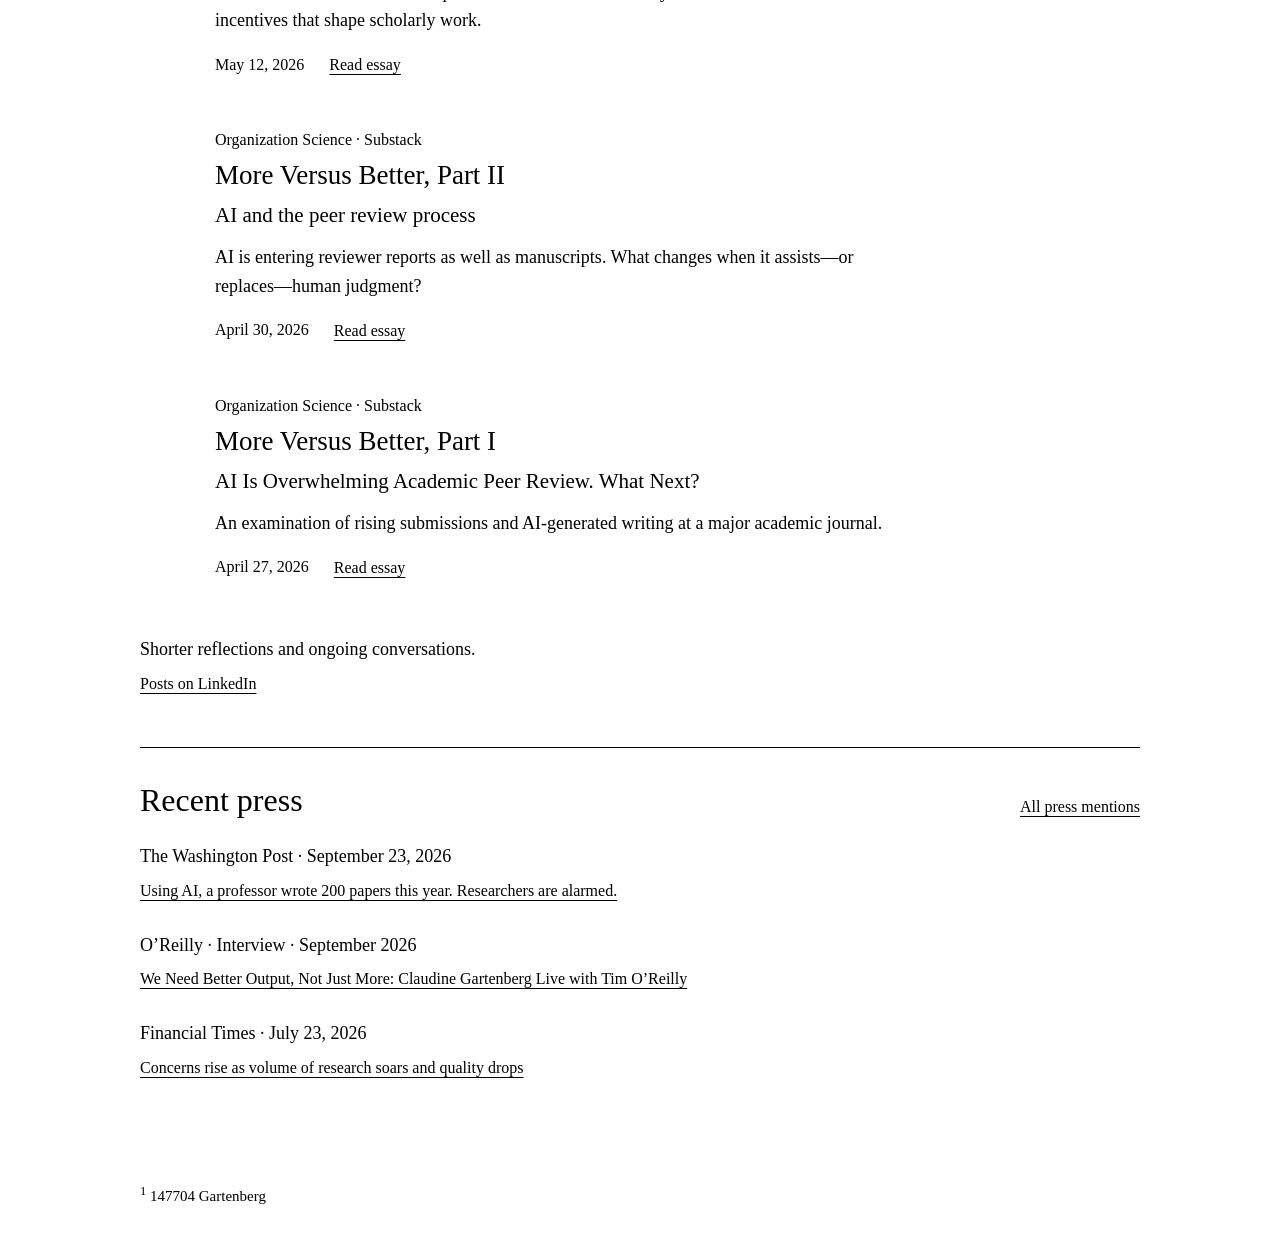
==== commit bf35e039: "Add verified OReilly interview to press listings" ====
--- a/index.html
+++ b/index.html
@@ -9,6 +9,6 @@
 <section class="section research-section" aria-labelledby="selected-research"><div class="section-heading"><h2 id="selected-research">Research</h2><a class="text-link" href="research.html">Explore research</a></div><section class="research-group" id="ai-theory-firm" aria-labelledby="ai-theory-firm-title"><h3 id="ai-theory-firm-title">AI and institutions</h3><p class="group-description">How institutions organize collective choice, allocate authority, and sustain cooperation—and how AI is reshaping these arrangements.</p><div class="paper-list"><article class="paper" id="more-versus-better"><div class="paper-date">2026</div><div class="paper-body"><h4><a href="https://faculty.wharton.upenn.edu/wp-content/uploads/2026/04/More-Versus-Better.pdf">More Versus Better: Artificial Intelligence, Incentives, and the Emerging Crisis in Peer Review</a></h4><p class="authors">Claudine Gartenberg, Sharique Hasan, Alex Murray, and Lamar Pierce</p><p class="venue">Organization Science</p><div class="paper-links"><a class="text-link" href="https://faculty.wharton.upenn.edu/wp-content/uploads/2026/04/More-Versus-Better.pdf">Paper PDF <span aria-hidden="true">↗</span></a></div></div></article><article class="paper" id="ownership-social-choice"><div class="paper-date">2027</div><div class="paper-body"><h4><a href="papers/corporate-ownership-purpose-social-choice.pdf">Corporate Ownership, Purpose, and the Social Choice Problem</a></h4><p class="authors">Claudine Gartenberg and Todd Zenger</p><p class="venue">Working paper · Listed as 2027 in the September 2026 CV</p><div class="paper-links"><a class="text-link" href="papers/corporate-ownership-purpose-social-choice.pdf">Paper PDF <span aria-hidden="true">↗</span></a></div></div></article><article class="paper" id="purpose-polarization"><div class="paper-date">2027</div><div class="paper-body"><h4><a href="papers/corporate-purpose-polarization.pdf">Corporate Purpose and Polarization</a></h4><p class="authors">Claudine Gartenberg</p><p class="venue">Cambridge University Press · Forthcoming chapter</p><div class="paper-links"><a class="text-link" href="papers/corporate-purpose-polarization.pdf">Paper PDF <span aria-hidden="true">↗</span></a></div></div></article><article class="paper" id="social-choice-firms"><div class="paper-date">2026</div><div class="paper-body"><h4><a href="https://mgmt.wharton.upenn.edu/profile/cgart/#wfp-research">Corporate Purpose and the Problem of Social Choice in Firms</a></h4><p class="authors">Claudine Gartenberg and Todd Zenger</p><p class="venue">Working paper · In revision</p><div class="paper-links"><a class="text-link" href="https://mgmt.wharton.upenn.edu/profile/cgart/#wfp-research">Project listing at Wharton <span aria-hidden="true">↗</span></a></div></div></article></div><a class="text-link" href="research.html#ai-theory-firm">All papers in this area</a></section><section class="research-group" id="purpose-ownership" aria-labelledby="purpose-ownership-title"><h3 id="purpose-ownership-title">Corporate purpose &amp; ownership</h3><p class="group-description">How purpose, ownership, and strategic choices shape what firms pursue and how they perform.</p><div class="paper-list"><article class="paper" id="firm-subsociety"><div class="paper-date">2023</div><div class="paper-body"><h4><a href="https://pubsonline.informs.org/doi/10.1287/orsc.2022.1650">The Firm as a Subsociety: Purpose, Justice, and the Theory of the Firm</a></h4><p class="authors">Claudine Gartenberg and Todd Zenger</p><p class="venue">Organization Science, 34(5), 1965–1980</p><div class="paper-links"><a class="text-link" href="https://pubsonline.informs.org/doi/10.1287/orsc.2022.1650">Journal article <span aria-hidden="true">↗</span></a></div></div></article><article class="paper" id="public-private"><div class="paper-date">2023</div><div class="paper-body"><h4><a href="https://pubsonline.informs.org/doi/10.1287/mnsc.2022.4618">Corporate Purpose in Public and Private Firms</a></h4><p class="authors">Claudine Gartenberg and George Serafeim</p><p class="venue">Management Science, 69(9), 5087–5111</p><div class="paper-links"><a class="text-link" href="https://pubsonline.informs.org/doi/10.1287/mnsc.2022.4618">Journal article <span aria-hidden="true">↗</span></a></div></div></article><article class="paper" id="purpose-performance"><div class="paper-date">2019</div><div class="paper-body"><h4><a href="https://pubsonline.informs.org/doi/10.1287/orsc.2018.1230">Corporate Purpose and Financial Performance</a></h4><p class="authors">Claudine Gartenberg, Andrea Prat, and George Serafeim</p><p class="venue">Organization Science, 30(1), 1–18</p><div class="paper-links"><a class="text-link" href="https://pubsonline.informs.org/doi/10.1287/orsc.2018.1230">Journal article <span aria-hidden="true">↗</span></a></div></div></article></div><a class="text-link" href="research.html#purpose-ownership">All papers in this area</a></section><section class="research-group" id="compensation-incentives" aria-labelledby="compensation-incentives-title"><h3 id="compensation-incentives-title">Compensation, incentives &amp; inequality</h3><p class="group-description">How firms reward work, respond to social comparisons, and shape economic outcomes for employees.</p><div class="paper-list"><article class="paper" id="pay-references"><div class="paper-date">2026</div><div class="paper-body"><h4><a href="https://pubsonline.informs.org/doi/10.1287/orsc.2024.19959">Internal Versus Market Pay References in Knowledge-Intensive Firms</a></h4><p class="authors">Claudine Gartenberg and Elaine Pak</p><p class="venue">Organization Science · Forthcoming</p><div class="paper-links"><a class="text-link" href="https://pubsonline.informs.org/doi/10.1287/orsc.2024.19959">Journal article <span aria-hidden="true">↗</span></a></div></div></article><article class="paper" id="active-ownership"><div class="paper-date">2026</div><div class="paper-body"><h4><a href="https://papers.ssrn.com/sol3/papers.cfm?abstract_id=4536292">More Monitoring, Less Pay: Active Ownership and Employee Compensation</a></h4><p class="authors">Claudine Gartenberg and Elaine Pak</p><p class="venue">Management Science · Forthcoming</p><div class="paper-links"><a class="text-link" href="https://papers.ssrn.com/sol3/papers.cfm?abstract_id=4536292">Read paper <span aria-hidden="true">↗</span></a></div></div></article><article class="paper" id="competition-pay"><div class="paper-date">2020</div><div class="paper-body"><h4><a href="https://pubsonline.informs.org/doi/10.1287/mnsc.2019.3471">Competition and Pay Inequality Within and Between Firms</a></h4><p class="authors">Claudine Gartenberg and Julie Wulf</p><p class="venue">Management Science, 66(12), 5925–5943</p><div class="paper-links"><a class="text-link" href="https://pubsonline.informs.org/doi/10.1287/mnsc.2019.3471">Journal article <span aria-hidden="true">↗</span></a></div></div></article><article class="paper" id="divestitures-pay"><div class="paper-date">2018</div><div class="paper-body"><h4><a href="https://sms.onlinelibrary.wiley.com/doi/10.1002/smj.2933">Pay Inequality and Corporate Divestitures</a></h4><p class="authors">Emilie R. Feldman, Claudine Gartenberg, and Julie Wulf</p><p class="venue">Strategic Management Journal, 39(11), 2829–2858</p><div class="paper-links"><a class="text-link" href="https://sms.onlinelibrary.wiley.com/doi/10.1002/smj.2933">Journal article <span aria-hidden="true">↗</span></a></div></div></article><article class="paper" id="pay-harmony"><div class="paper-date">2017</div><div class="paper-body"><h4><a href="https://pubsonline.informs.org/doi/10.1287/orsc.2017.1109">Pay Harmony? Social Comparison and Performance Compensation in Multibusiness Firms</a></h4><p class="authors">Claudine Gartenberg and Julie Wulf</p><p class="venue">Organization Science, 28(1), 39–55</p><div class="paper-links"><a class="text-link" href="https://pubsonline.informs.org/doi/10.1287/orsc.2017.1109">Journal article <span aria-hidden="true">↗</span></a></div></div></article></div><a class="text-link" href="research.html#compensation-incentives">All papers in this area</a></section></section>
 <section class="editorial-initiative" aria-labelledby="special-issue"><div><h2 id="special-issue">AI-Enabled Frontiers in Organizational Science</h2><p>I am coediting an Organization Science special issue on how AI can enable new forms of organizational and social science research.</p><a class="text-link" href="https://orgsci.org/">Call for Science and submission details <span aria-hidden="true">↗</span></a><article class="essay essay-row"><div><p class="eyebrow">Organization Science · Substack</p><h3><a href="https://orgsci.substack.com/p/the-portal-is-open">The Portal Is Open…</a></h3><p class="essay-summary">The submission portal is open. Sharique Hasan and I answer questions about proposals, research artifacts, and what it means to push the frontiers of AI-enabled social science.</p><p class="byline">With Sharique Hasan</p><div class="essay-bottom"><span>October 9, 2026</span><a class="text-link" href="https://orgsci.substack.com/p/the-portal-is-open">Watch or read <span aria-hidden="true">↗</span></a></div></div></article></div></section>
 <section class="section" aria-labelledby="public-writing"><div class="section-heading"><h2 id="public-writing">Recent writing</h2><a class="text-link" href="writing.html">All writing</a></div><article class="essay essay-row"><div><p class="eyebrow">Organization Science · Substack</p><h3><a href="https://orgsci.substack.com/p/more-versus-better-part-iii">More Versus Better, Part III</a></h3><p class="essay-subtitle">Moving Towards Better</p><p class="essay-summary">What would it take for AI to improve research? The final essay turns to the institutions and incentives that shape scholarly work.</p><div class="essay-bottom"><span>May 12, 2026</span><a class="text-link" href="https://orgsci.substack.com/p/more-versus-better-part-iii">Read essay <span aria-hidden="true">↗</span></a></div></div></article><article class="essay essay-row"><div><p class="eyebrow">Organization Science · Substack</p><h3><a href="https://orgsci.substack.com/p/more-versus-better-part-ii">More Versus Better, Part II</a></h3><p class="essay-subtitle">AI and the peer review process</p><p class="essay-summary">AI is entering reviewer reports as well as manuscripts. What changes when it assists—or replaces—human judgment?</p><div class="essay-bottom"><span>April 30, 2026</span><a class="text-link" href="https://orgsci.substack.com/p/more-versus-better-part-ii">Read essay <span aria-hidden="true">↗</span></a></div></div></article><article class="essay essay-row"><div><p class="eyebrow">Organization Science · Substack</p><h3><a href="https://orgsci.substack.com/p/more-versus-better-part-i">More Versus Better, Part I</a></h3><p class="essay-subtitle">AI Is Overwhelming Academic Peer Review. What Next?</p><p class="essay-summary">An examination of rising submissions and AI-generated writing at a major academic journal.</p><div class="essay-bottom"><span>April 27, 2026</span><a class="text-link" href="https://orgsci.substack.com/p/more-versus-better-part-i">Read essay <span aria-hidden="true">↗</span></a></div></div></article><div class="linkedin-note"><p>Shorter reflections and ongoing conversations.</p><a class="text-link" href="https://www.linkedin.com/in/claudine-gartenberg-b16b7a1/recent-activity/all/">Posts on LinkedIn <span aria-hidden="true">↗</span></a></div></section>
-<section class="section" aria-labelledby="recent-press"><div class="section-heading"><h2 id="recent-press">Recent press</h2><a class="text-link" href="writing.html#press-mentions">All press mentions</a></div><ul class="press-list"><li><p>The Washington Post · September 23, 2026</p><a class="text-link" href="https://www.washingtonpost.com/education/2026/09/23/nine-months-200-academic-papers-one-professors-ai-assisted-output/">Using AI, a professor wrote 200 papers this year. Researchers are alarmed. <span aria-hidden="true">↗</span></a></li><li><p>Financial Times · July 23, 2026</p><a class="text-link" href="https://www.ft.com/content/52e688a0-c6c1-4161-9878-1fab12c5e806?syn-25a6b1a6=1">Concerns rise as volume of research soars and quality drops <span aria-hidden="true">↗</span></a></li><li><p>University of Oregon · July 6, 2026</p><a class="text-link" href="https://business.uoregon.edu/news/ai-deluge-upending-academia">The AI Deluge Upending Academia <span aria-hidden="true">↗</span></a></li></ul></section>
+<section class="section" aria-labelledby="recent-press"><div class="section-heading"><h2 id="recent-press">Recent press</h2><a class="text-link" href="writing.html#press-mentions">All press mentions</a></div><ul class="press-list"><li><p>The Washington Post · September 23, 2026</p><a class="text-link" href="https://www.washingtonpost.com/education/2026/09/23/nine-months-200-academic-papers-one-professors-ai-assisted-output/">Using AI, a professor wrote 200 papers this year. Researchers are alarmed. <span aria-hidden="true">↗</span></a></li><li><p>O’Reilly · Interview · September 2026</p><a class="text-link" href="https://www.oreilly.com/videos/we-need-better/0642572452186/">We Need Better Output, Not Just More: Claudine Gartenberg Live with Tim O’Reilly <span aria-hidden="true">↗</span></a></li><li><p>Financial Times · July 23, 2026</p><a class="text-link" href="https://www.ft.com/content/52e688a0-c6c1-4161-9878-1fab12c5e806?syn-25a6b1a6=1">Concerns rise as volume of research soars and quality drops <span aria-hidden="true">↗</span></a></li></ul></section>
 <aside class="page-footnotes" aria-label="Footnotes"><p id="footnote-1"><sup>1</sup> <a href="https://minorplanetcenter.net/db_search/show_object?object_id=147704">147704 Gartenberg</a></p></aside></main>
 </div></body></html>
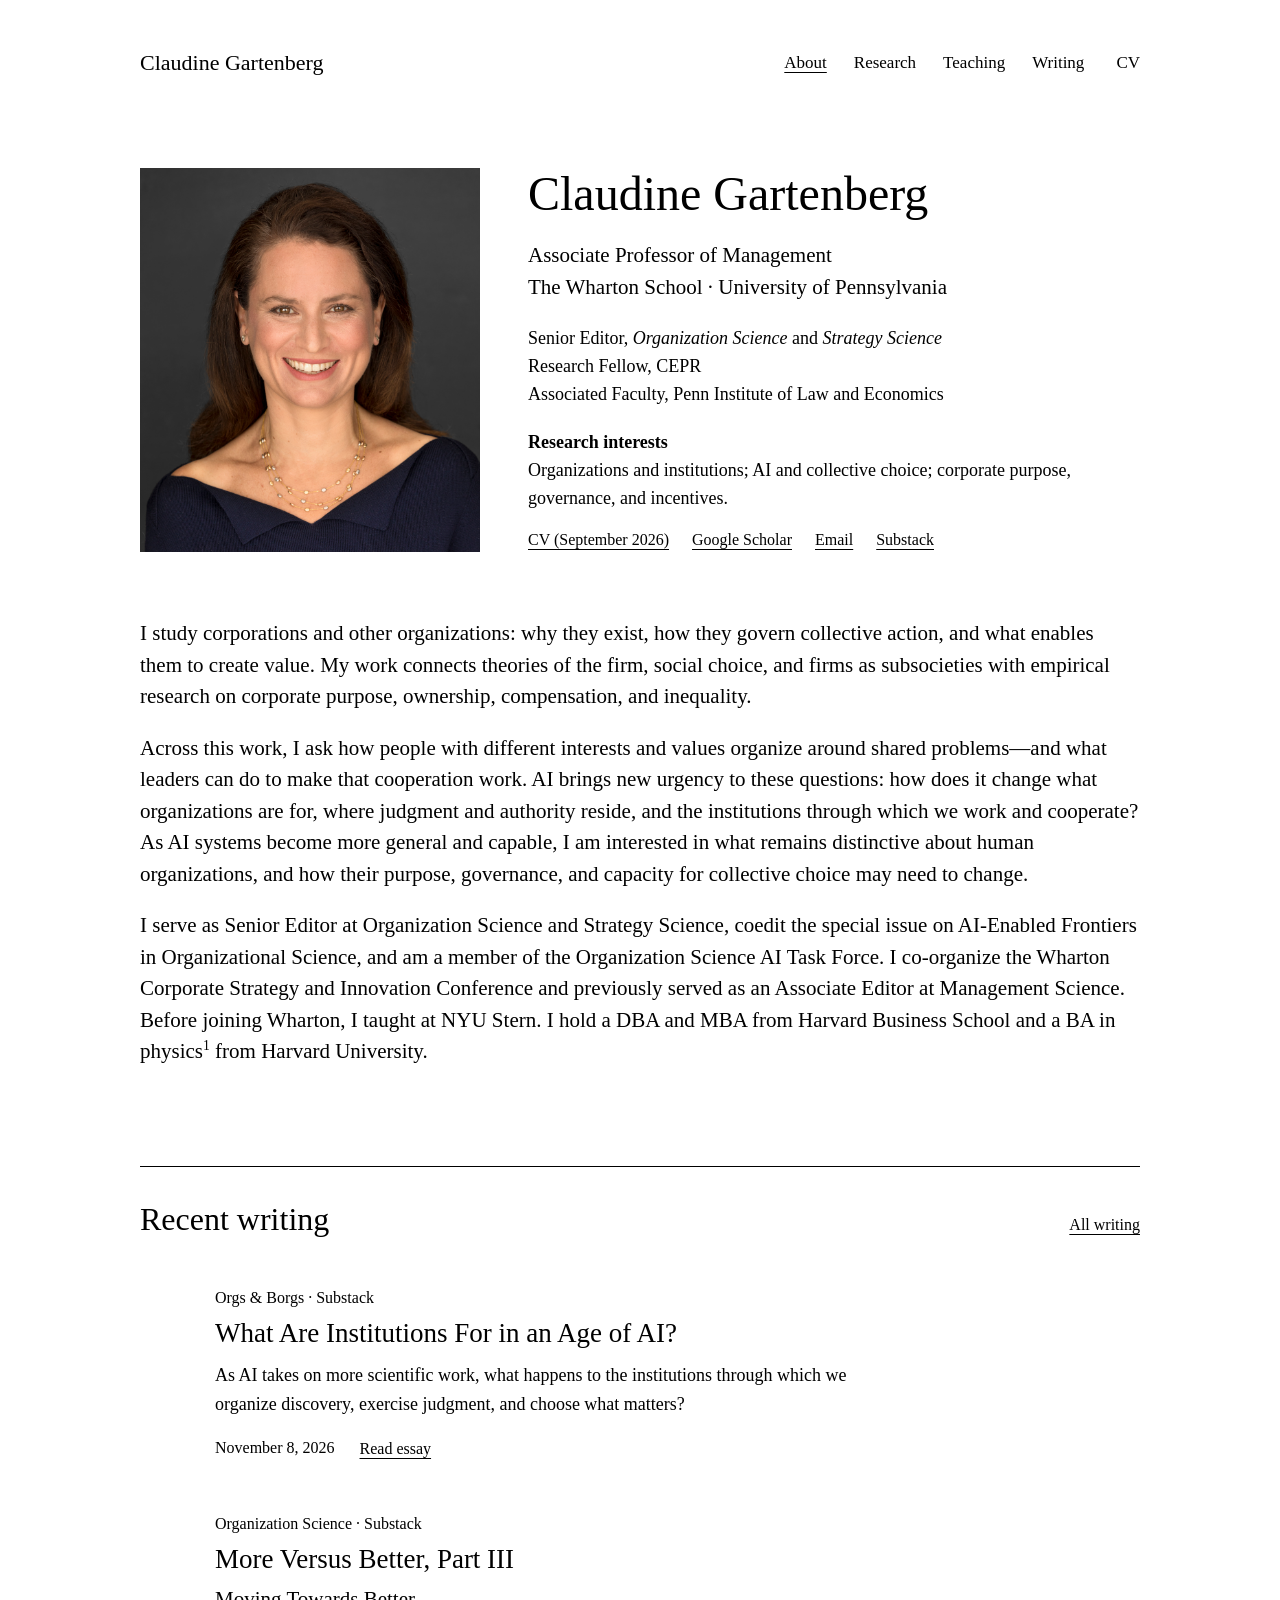
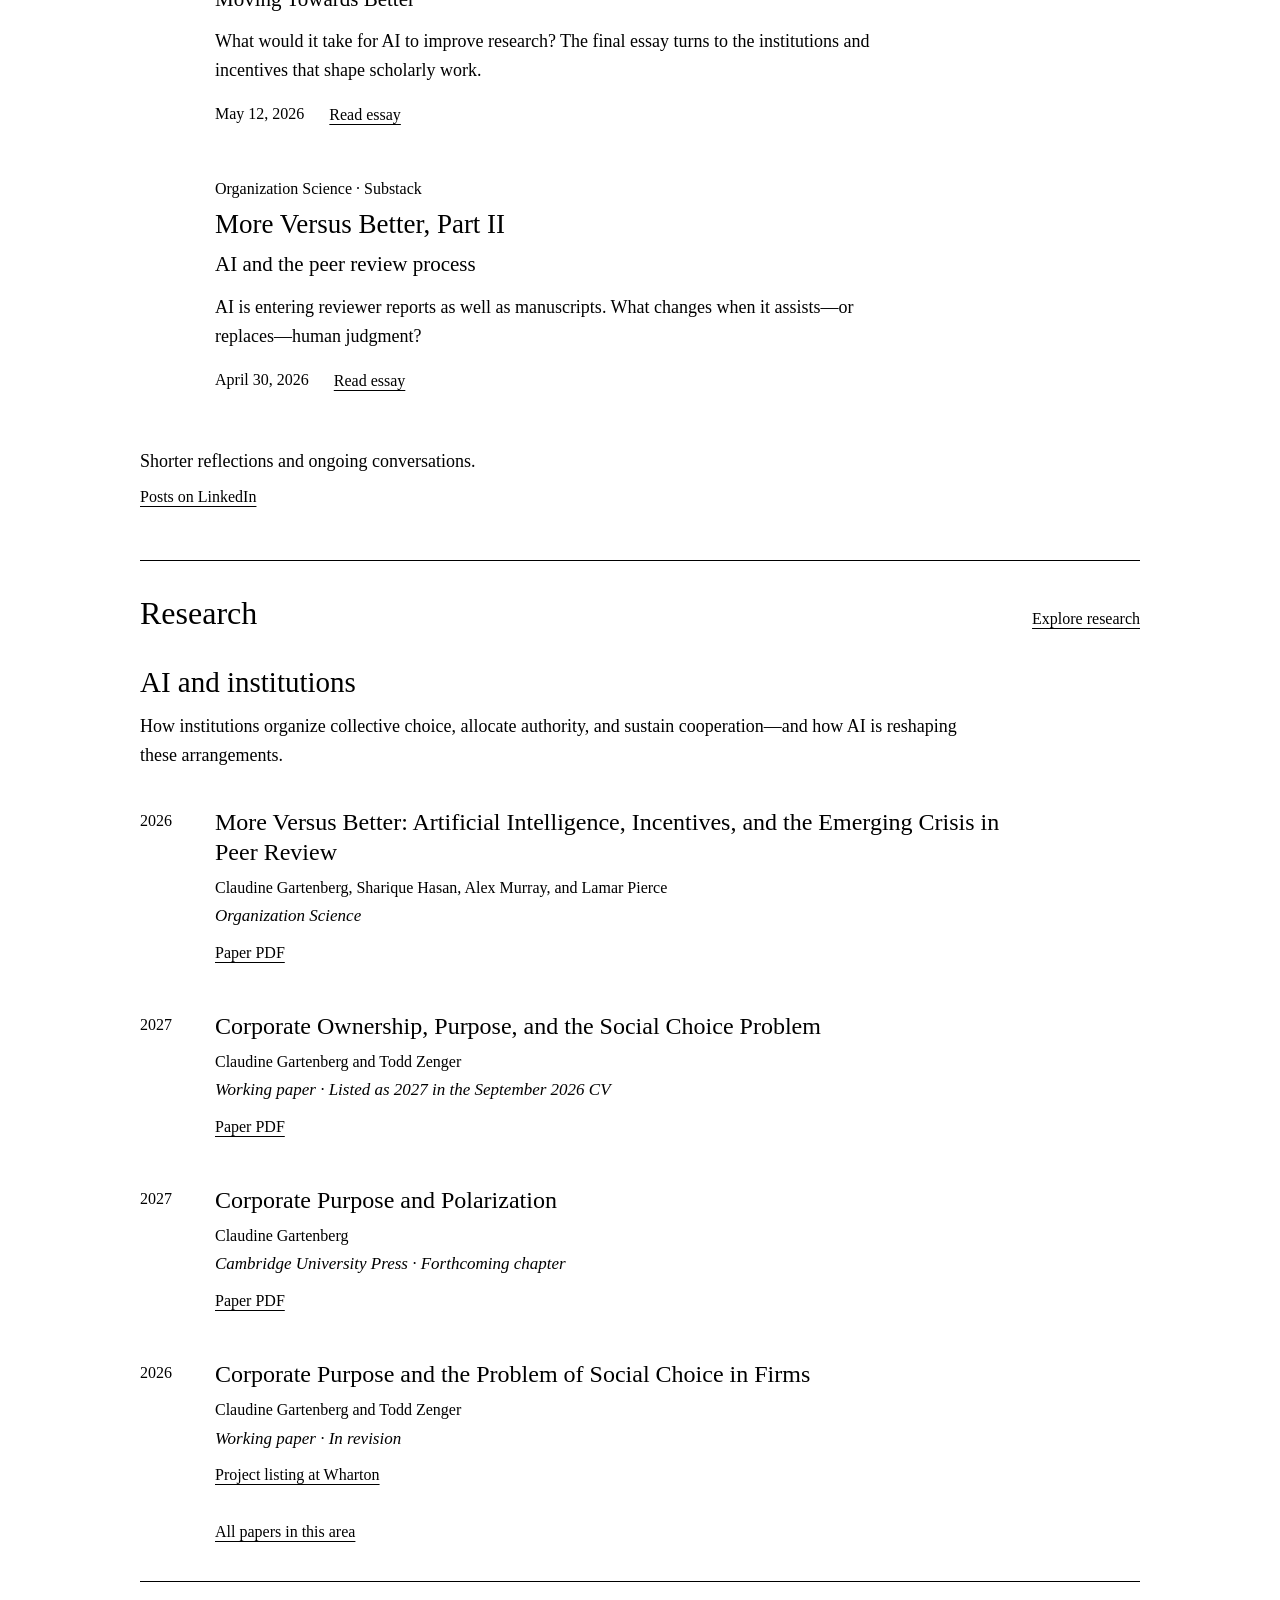
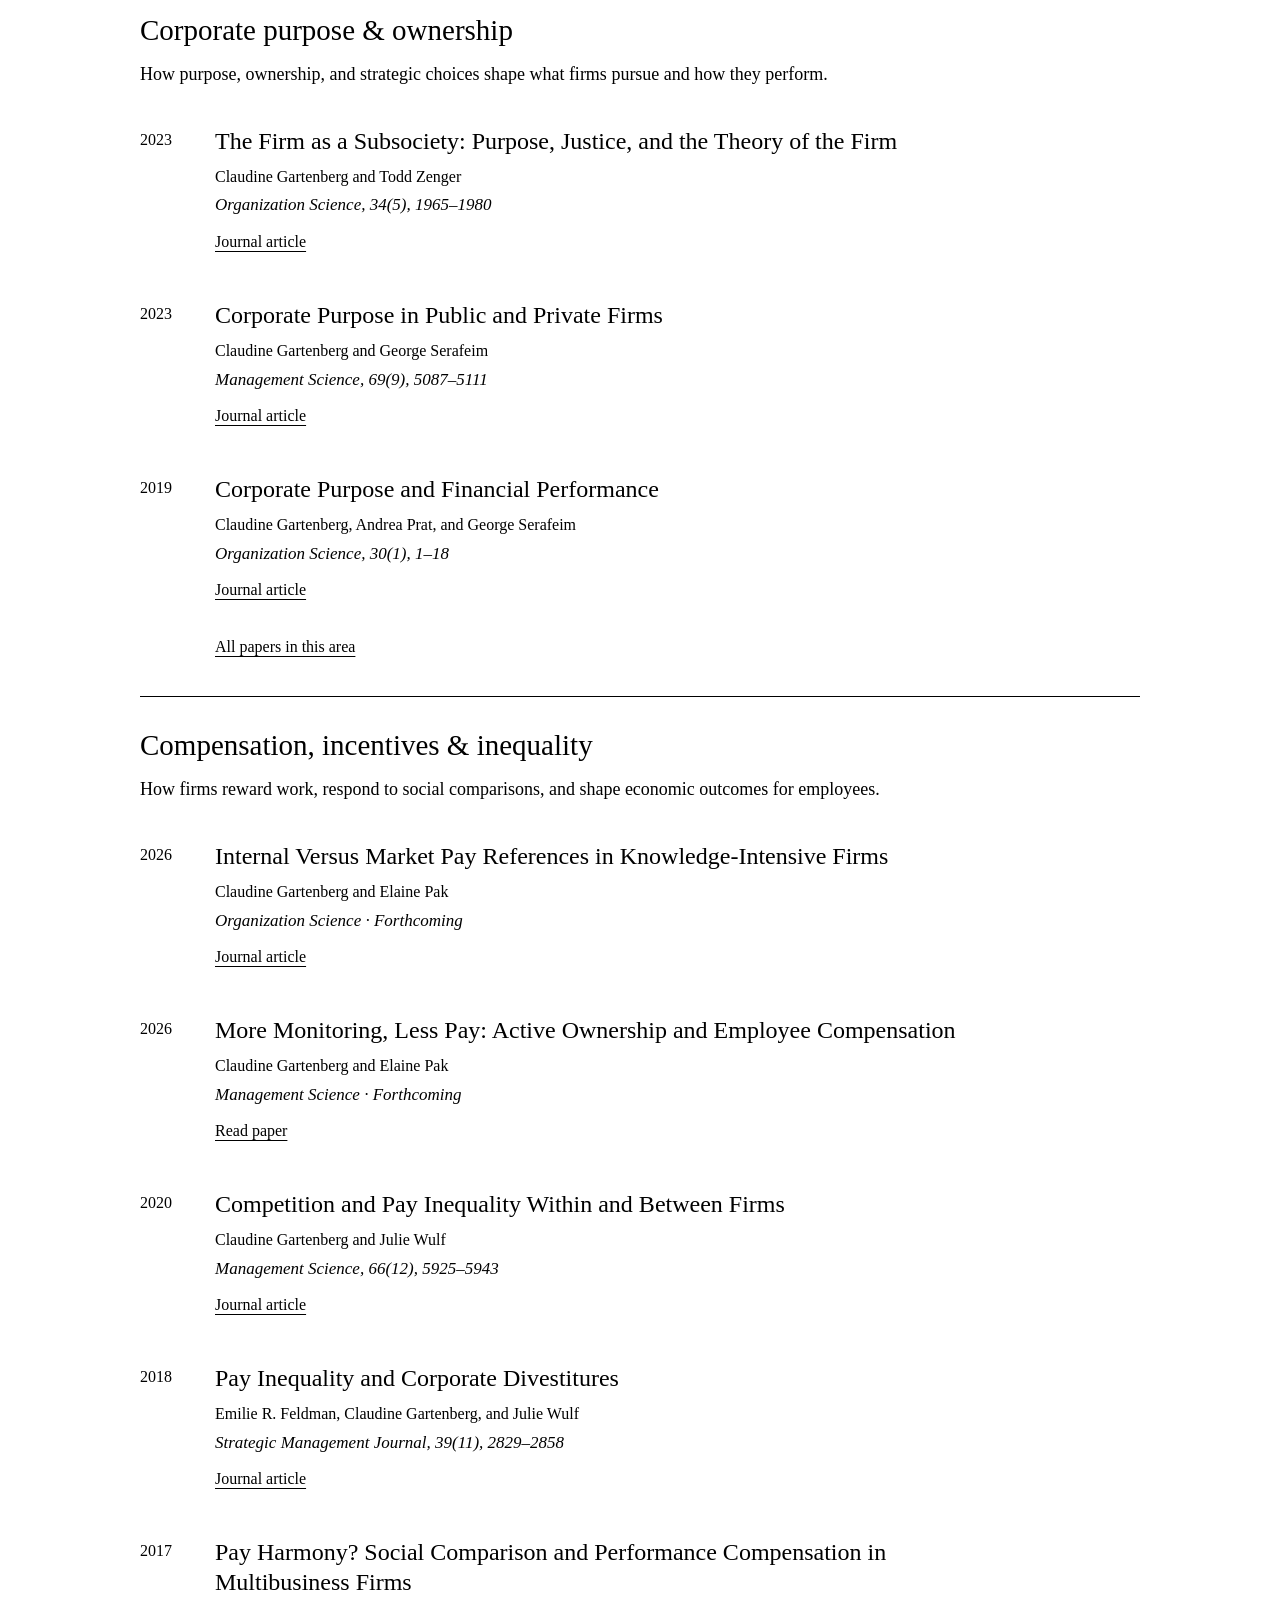
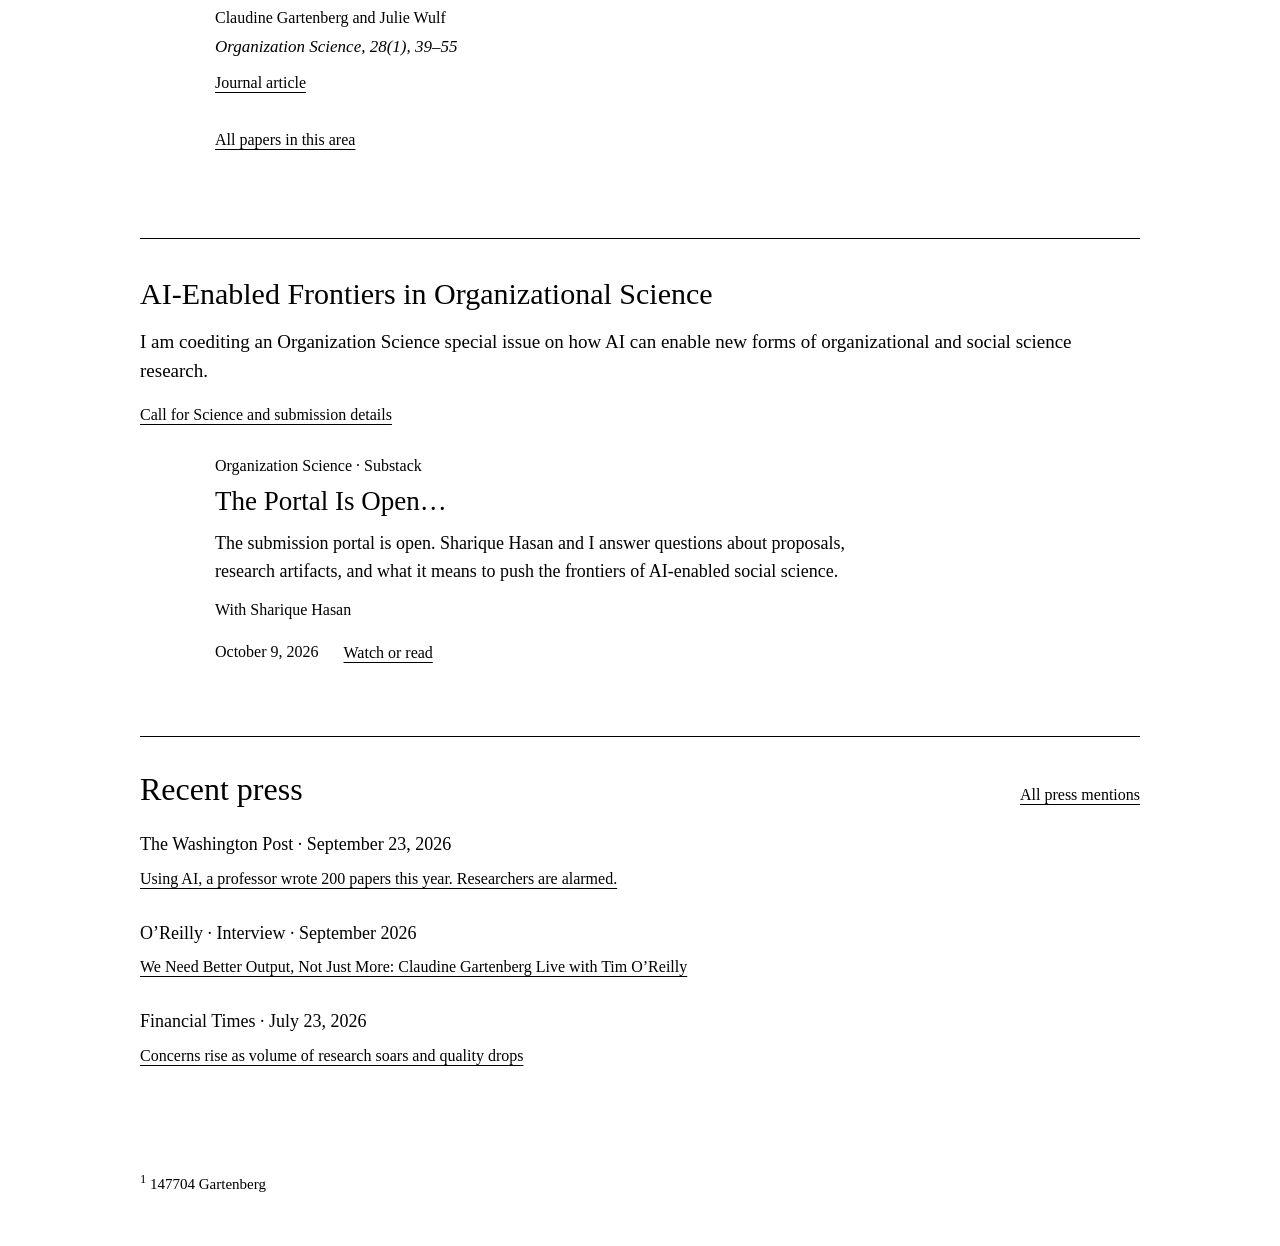
==== commit f361932f: "Feature Orgs and Borgs essays and add profile Substack link" ====
--- a/index.html
+++ b/index.html
@@ -5,10 +5,11 @@
 <link rel="stylesheet" href="assets/style.css"></head><body>
 <a class="skip-link" href="#main">Skip to content</a>
 <div class="shell"><header class="site-header"><a class="wordmark" href="index.html">Claudine Gartenberg</a><nav aria-label="Main navigation"><a href="index.html" aria-current="page">About</a><a href="research.html">Research</a><a href="teaching.html">Teaching</a><a href="writing.html">Writing</a><a class="nav-cv" href="cv/claudine-gartenberg-cv-september-2026.pdf">CV <span aria-hidden="true">↗</span></a></nav></header>
-<main id="main" tabindex="-1"><section class="intro"><aside class="portrait-panel"><img src="assets/claudine-gartenberg-2049L.jpg" alt="Claudine Gartenberg" width="2100" height="3150" fetchpriority="high"></aside><div class="intro-copy"><h1>Claudine Gartenberg</h1><p class="appointment">Associate Professor of Management<br>The Wharton School · University of Pennsylvania</p><div class="profile-facts"><p>Senior Editor, <em>Organization Science</em> and <em>Strategy Science</em><br>Research Fellow, CEPR<br>Associated Faculty, Penn Institute of Law and Economics</p><p><strong>Research interests</strong><br>Organizations and institutions; AI and collective choice; corporate purpose, governance, and incentives.</p></div><div class="intro-links"><a class="text-link" href="cv/claudine-gartenberg-cv-september-2026.pdf">CV (September 2026) <span aria-hidden="true">↗</span></a><a class="text-link" href="https://scholar.google.com/citations?user=PspKXL8AAAAJ&amp;hl=en">Google Scholar <span aria-hidden="true">↗</span></a><a class="text-link" href="mailto:cgart@wharton.upenn.edu">Email <span aria-hidden="true">↗</span></a></div></div><div class="bio"><p>I study corporations and other organizations: why they exist, how they govern collective action, and what enables them to create value. My work connects theories of the firm, social choice, and firms as subsocieties with empirical research on corporate purpose, ownership, compensation, and inequality.</p><p>Across this work, I ask how people with different interests and values organize around shared problems—and what leaders can do to make that cooperation work. AI brings new urgency to these questions: how does it change what organizations are for, where judgment and authority reside, and the institutions through which we work and cooperate? As AI systems become more general and capable, I am interested in what remains distinctive about human organizations, and how their purpose, governance, and capacity for collective choice may need to change.</p><p>I serve as Senior Editor at Organization Science and Strategy Science, coedit the special issue on AI-Enabled Frontiers in Organizational Science, and am a member of the Organization Science AI Task Force. I co-organize the Wharton Corporate Strategy and Innovation Conference and previously served as an Associate Editor at Management Science. Before joining Wharton, I taught at NYU Stern. I hold a DBA and MBA from Harvard Business School and a BA in physics<sup id="asteroid-reference"><a href="#footnote-1" aria-label="Footnote 1">1</a></sup> from Harvard University.</p></div></section>
+<main id="main" tabindex="-1"><section class="intro"><aside class="portrait-panel"><img src="assets/claudine-gartenberg-2049L.jpg" alt="Claudine Gartenberg" width="2100" height="3150" fetchpriority="high"></aside><div class="intro-copy"><h1>Claudine Gartenberg</h1><p class="appointment">Associate Professor of Management<br>The Wharton School · University of Pennsylvania</p><div class="profile-facts"><p>Senior Editor, <em>Organization Science</em> and <em>Strategy Science</em><br>Research Fellow, CEPR<br>Associated Faculty, Penn Institute of Law and Economics</p><p><strong>Research interests</strong><br>Organizations and institutions; AI and collective choice; corporate purpose, governance, and incentives.</p></div><div class="intro-links"><a class="text-link" href="cv/claudine-gartenberg-cv-september-2026.pdf">CV (September 2026) <span aria-hidden="true">↗</span></a><a class="text-link" href="https://scholar.google.com/citations?user=PspKXL8AAAAJ&amp;hl=en">Google Scholar <span aria-hidden="true">↗</span></a><a class="text-link" href="mailto:cgart@wharton.upenn.edu">Email <span aria-hidden="true">↗</span></a><a class="text-link" href="https://orgsandborgs.substack.com/">Substack <span aria-hidden="true">↗</span></a></div></div><div class="bio"><p>I study corporations and other organizations: why they exist, how they govern collective action, and what enables them to create value. My work connects theories of the firm, social choice, and firms as subsocieties with empirical research on corporate purpose, ownership, compensation, and inequality.</p><p>Across this work, I ask how people with different interests and values organize around shared problems—and what leaders can do to make that cooperation work. AI brings new urgency to these questions: how does it change what organizations are for, where judgment and authority reside, and the institutions through which we work and cooperate? As AI systems become more general and capable, I am interested in what remains distinctive about human organizations, and how their purpose, governance, and capacity for collective choice may need to change.</p><p>I serve as Senior Editor at Organization Science and Strategy Science, coedit the special issue on AI-Enabled Frontiers in Organizational Science, and am a member of the Organization Science AI Task Force. I co-organize the Wharton Corporate Strategy and Innovation Conference and previously served as an Associate Editor at Management Science. Before joining Wharton, I taught at NYU Stern. I hold a DBA and MBA from Harvard Business School and a BA in physics<sup id="asteroid-reference"><a href="#footnote-1" aria-label="Footnote 1">1</a></sup> from Harvard University.</p></div></section>
+<section class="section" aria-labelledby="public-writing"><div class="section-heading"><h2 id="public-writing">Recent writing</h2><a class="text-link" href="writing.html">All writing</a></div><article class="essay essay-row"><div><p class="eyebrow">Orgs &amp; Borgs · Substack</p><h3><a href="https://orgsandborgs.substack.com/p/what-are-institutions-for-in-an-age">What Are Institutions For in an Age of AI?</a></h3><p class="essay-summary">As AI takes on more scientific work, what happens to the institutions through which we organize discovery, exercise judgment, and choose what matters?</p><div class="essay-bottom"><span>November 8, 2026</span><a class="text-link" href="https://orgsandborgs.substack.com/p/what-are-institutions-for-in-an-age">Read essay <span aria-hidden="true">↗</span></a></div></div></article><article class="essay essay-row"><div><p class="eyebrow">Organization Science · Substack</p><h3><a href="https://orgsci.substack.com/p/more-versus-better-part-iii">More Versus Better, Part III</a></h3><p class="essay-subtitle">Moving Towards Better</p><p class="essay-summary">What would it take for AI to improve research? The final essay turns to the institutions and incentives that shape scholarly work.</p><div class="essay-bottom"><span>May 12, 2026</span><a class="text-link" href="https://orgsci.substack.com/p/more-versus-better-part-iii">Read essay <span aria-hidden="true">↗</span></a></div></div></article><article class="essay essay-row"><div><p class="eyebrow">Organization Science · Substack</p><h3><a href="https://orgsci.substack.com/p/more-versus-better-part-ii">More Versus Better, Part II</a></h3><p class="essay-subtitle">AI and the peer review process</p><p class="essay-summary">AI is entering reviewer reports as well as manuscripts. What changes when it assists—or replaces—human judgment?</p><div class="essay-bottom"><span>April 30, 2026</span><a class="text-link" href="https://orgsci.substack.com/p/more-versus-better-part-ii">Read essay <span aria-hidden="true">↗</span></a></div></div></article><div class="linkedin-note"><p>Shorter reflections and ongoing conversations.</p><a class="text-link" href="https://www.linkedin.com/in/claudine-gartenberg-b16b7a1/recent-activity/all/">Posts on LinkedIn <span aria-hidden="true">↗</span></a></div></section>
 <section class="section research-section" aria-labelledby="selected-research"><div class="section-heading"><h2 id="selected-research">Research</h2><a class="text-link" href="research.html">Explore research</a></div><section class="research-group" id="ai-theory-firm" aria-labelledby="ai-theory-firm-title"><h3 id="ai-theory-firm-title">AI and institutions</h3><p class="group-description">How institutions organize collective choice, allocate authority, and sustain cooperation—and how AI is reshaping these arrangements.</p><div class="paper-list"><article class="paper" id="more-versus-better"><div class="paper-date">2026</div><div class="paper-body"><h4><a href="https://faculty.wharton.upenn.edu/wp-content/uploads/2026/04/More-Versus-Better.pdf">More Versus Better: Artificial Intelligence, Incentives, and the Emerging Crisis in Peer Review</a></h4><p class="authors">Claudine Gartenberg, Sharique Hasan, Alex Murray, and Lamar Pierce</p><p class="venue">Organization Science</p><div class="paper-links"><a class="text-link" href="https://faculty.wharton.upenn.edu/wp-content/uploads/2026/04/More-Versus-Better.pdf">Paper PDF <span aria-hidden="true">↗</span></a></div></div></article><article class="paper" id="ownership-social-choice"><div class="paper-date">2027</div><div class="paper-body"><h4><a href="papers/corporate-ownership-purpose-social-choice.pdf">Corporate Ownership, Purpose, and the Social Choice Problem</a></h4><p class="authors">Claudine Gartenberg and Todd Zenger</p><p class="venue">Working paper · Listed as 2027 in the September 2026 CV</p><div class="paper-links"><a class="text-link" href="papers/corporate-ownership-purpose-social-choice.pdf">Paper PDF <span aria-hidden="true">↗</span></a></div></div></article><article class="paper" id="purpose-polarization"><div class="paper-date">2027</div><div class="paper-body"><h4><a href="papers/corporate-purpose-polarization.pdf">Corporate Purpose and Polarization</a></h4><p class="authors">Claudine Gartenberg</p><p class="venue">Cambridge University Press · Forthcoming chapter</p><div class="paper-links"><a class="text-link" href="papers/corporate-purpose-polarization.pdf">Paper PDF <span aria-hidden="true">↗</span></a></div></div></article><article class="paper" id="social-choice-firms"><div class="paper-date">2026</div><div class="paper-body"><h4><a href="https://mgmt.wharton.upenn.edu/profile/cgart/#wfp-research">Corporate Purpose and the Problem of Social Choice in Firms</a></h4><p class="authors">Claudine Gartenberg and Todd Zenger</p><p class="venue">Working paper · In revision</p><div class="paper-links"><a class="text-link" href="https://mgmt.wharton.upenn.edu/profile/cgart/#wfp-research">Project listing at Wharton <span aria-hidden="true">↗</span></a></div></div></article></div><a class="text-link" href="research.html#ai-theory-firm">All papers in this area</a></section><section class="research-group" id="purpose-ownership" aria-labelledby="purpose-ownership-title"><h3 id="purpose-ownership-title">Corporate purpose &amp; ownership</h3><p class="group-description">How purpose, ownership, and strategic choices shape what firms pursue and how they perform.</p><div class="paper-list"><article class="paper" id="firm-subsociety"><div class="paper-date">2023</div><div class="paper-body"><h4><a href="https://pubsonline.informs.org/doi/10.1287/orsc.2022.1650">The Firm as a Subsociety: Purpose, Justice, and the Theory of the Firm</a></h4><p class="authors">Claudine Gartenberg and Todd Zenger</p><p class="venue">Organization Science, 34(5), 1965–1980</p><div class="paper-links"><a class="text-link" href="https://pubsonline.informs.org/doi/10.1287/orsc.2022.1650">Journal article <span aria-hidden="true">↗</span></a></div></div></article><article class="paper" id="public-private"><div class="paper-date">2023</div><div class="paper-body"><h4><a href="https://pubsonline.informs.org/doi/10.1287/mnsc.2022.4618">Corporate Purpose in Public and Private Firms</a></h4><p class="authors">Claudine Gartenberg and George Serafeim</p><p class="venue">Management Science, 69(9), 5087–5111</p><div class="paper-links"><a class="text-link" href="https://pubsonline.informs.org/doi/10.1287/mnsc.2022.4618">Journal article <span aria-hidden="true">↗</span></a></div></div></article><article class="paper" id="purpose-performance"><div class="paper-date">2019</div><div class="paper-body"><h4><a href="https://pubsonline.informs.org/doi/10.1287/orsc.2018.1230">Corporate Purpose and Financial Performance</a></h4><p class="authors">Claudine Gartenberg, Andrea Prat, and George Serafeim</p><p class="venue">Organization Science, 30(1), 1–18</p><div class="paper-links"><a class="text-link" href="https://pubsonline.informs.org/doi/10.1287/orsc.2018.1230">Journal article <span aria-hidden="true">↗</span></a></div></div></article></div><a class="text-link" href="research.html#purpose-ownership">All papers in this area</a></section><section class="research-group" id="compensation-incentives" aria-labelledby="compensation-incentives-title"><h3 id="compensation-incentives-title">Compensation, incentives &amp; inequality</h3><p class="group-description">How firms reward work, respond to social comparisons, and shape economic outcomes for employees.</p><div class="paper-list"><article class="paper" id="pay-references"><div class="paper-date">2026</div><div class="paper-body"><h4><a href="https://pubsonline.informs.org/doi/10.1287/orsc.2024.19959">Internal Versus Market Pay References in Knowledge-Intensive Firms</a></h4><p class="authors">Claudine Gartenberg and Elaine Pak</p><p class="venue">Organization Science · Forthcoming</p><div class="paper-links"><a class="text-link" href="https://pubsonline.informs.org/doi/10.1287/orsc.2024.19959">Journal article <span aria-hidden="true">↗</span></a></div></div></article><article class="paper" id="active-ownership"><div class="paper-date">2026</div><div class="paper-body"><h4><a href="https://papers.ssrn.com/sol3/papers.cfm?abstract_id=4536292">More Monitoring, Less Pay: Active Ownership and Employee Compensation</a></h4><p class="authors">Claudine Gartenberg and Elaine Pak</p><p class="venue">Management Science · Forthcoming</p><div class="paper-links"><a class="text-link" href="https://papers.ssrn.com/sol3/papers.cfm?abstract_id=4536292">Read paper <span aria-hidden="true">↗</span></a></div></div></article><article class="paper" id="competition-pay"><div class="paper-date">2020</div><div class="paper-body"><h4><a href="https://pubsonline.informs.org/doi/10.1287/mnsc.2019.3471">Competition and Pay Inequality Within and Between Firms</a></h4><p class="authors">Claudine Gartenberg and Julie Wulf</p><p class="venue">Management Science, 66(12), 5925–5943</p><div class="paper-links"><a class="text-link" href="https://pubsonline.informs.org/doi/10.1287/mnsc.2019.3471">Journal article <span aria-hidden="true">↗</span></a></div></div></article><article class="paper" id="divestitures-pay"><div class="paper-date">2018</div><div class="paper-body"><h4><a href="https://sms.onlinelibrary.wiley.com/doi/10.1002/smj.2933">Pay Inequality and Corporate Divestitures</a></h4><p class="authors">Emilie R. Feldman, Claudine Gartenberg, and Julie Wulf</p><p class="venue">Strategic Management Journal, 39(11), 2829–2858</p><div class="paper-links"><a class="text-link" href="https://sms.onlinelibrary.wiley.com/doi/10.1002/smj.2933">Journal article <span aria-hidden="true">↗</span></a></div></div></article><article class="paper" id="pay-harmony"><div class="paper-date">2017</div><div class="paper-body"><h4><a href="https://pubsonline.informs.org/doi/10.1287/orsc.2017.1109">Pay Harmony? Social Comparison and Performance Compensation in Multibusiness Firms</a></h4><p class="authors">Claudine Gartenberg and Julie Wulf</p><p class="venue">Organization Science, 28(1), 39–55</p><div class="paper-links"><a class="text-link" href="https://pubsonline.informs.org/doi/10.1287/orsc.2017.1109">Journal article <span aria-hidden="true">↗</span></a></div></div></article></div><a class="text-link" href="research.html#compensation-incentives">All papers in this area</a></section></section>
 <section class="editorial-initiative" aria-labelledby="special-issue"><div><h2 id="special-issue">AI-Enabled Frontiers in Organizational Science</h2><p>I am coediting an Organization Science special issue on how AI can enable new forms of organizational and social science research.</p><a class="text-link" href="https://orgsci.org/">Call for Science and submission details <span aria-hidden="true">↗</span></a><article class="essay essay-row"><div><p class="eyebrow">Organization Science · Substack</p><h3><a href="https://orgsci.substack.com/p/the-portal-is-open">The Portal Is Open…</a></h3><p class="essay-summary">The submission portal is open. Sharique Hasan and I answer questions about proposals, research artifacts, and what it means to push the frontiers of AI-enabled social science.</p><p class="byline">With Sharique Hasan</p><div class="essay-bottom"><span>October 9, 2026</span><a class="text-link" href="https://orgsci.substack.com/p/the-portal-is-open">Watch or read <span aria-hidden="true">↗</span></a></div></div></article></div></section>
-<section class="section" aria-labelledby="public-writing"><div class="section-heading"><h2 id="public-writing">Recent writing</h2><a class="text-link" href="writing.html">All writing</a></div><article class="essay essay-row"><div><p class="eyebrow">Organization Science · Substack</p><h3><a href="https://orgsci.substack.com/p/more-versus-better-part-iii">More Versus Better, Part III</a></h3><p class="essay-subtitle">Moving Towards Better</p><p class="essay-summary">What would it take for AI to improve research? The final essay turns to the institutions and incentives that shape scholarly work.</p><div class="essay-bottom"><span>May 12, 2026</span><a class="text-link" href="https://orgsci.substack.com/p/more-versus-better-part-iii">Read essay <span aria-hidden="true">↗</span></a></div></div></article><article class="essay essay-row"><div><p class="eyebrow">Organization Science · Substack</p><h3><a href="https://orgsci.substack.com/p/more-versus-better-part-ii">More Versus Better, Part II</a></h3><p class="essay-subtitle">AI and the peer review process</p><p class="essay-summary">AI is entering reviewer reports as well as manuscripts. What changes when it assists—or replaces—human judgment?</p><div class="essay-bottom"><span>April 30, 2026</span><a class="text-link" href="https://orgsci.substack.com/p/more-versus-better-part-ii">Read essay <span aria-hidden="true">↗</span></a></div></div></article><article class="essay essay-row"><div><p class="eyebrow">Organization Science · Substack</p><h3><a href="https://orgsci.substack.com/p/more-versus-better-part-i">More Versus Better, Part I</a></h3><p class="essay-subtitle">AI Is Overwhelming Academic Peer Review. What Next?</p><p class="essay-summary">An examination of rising submissions and AI-generated writing at a major academic journal.</p><div class="essay-bottom"><span>April 27, 2026</span><a class="text-link" href="https://orgsci.substack.com/p/more-versus-better-part-i">Read essay <span aria-hidden="true">↗</span></a></div></div></article><div class="linkedin-note"><p>Shorter reflections and ongoing conversations.</p><a class="text-link" href="https://www.linkedin.com/in/claudine-gartenberg-b16b7a1/recent-activity/all/">Posts on LinkedIn <span aria-hidden="true">↗</span></a></div></section>
+
 <section class="section" aria-labelledby="recent-press"><div class="section-heading"><h2 id="recent-press">Recent press</h2><a class="text-link" href="writing.html#press-mentions">All press mentions</a></div><ul class="press-list"><li><p>The Washington Post · September 23, 2026</p><a class="text-link" href="https://www.washingtonpost.com/education/2026/09/23/nine-months-200-academic-papers-one-professors-ai-assisted-output/">Using AI, a professor wrote 200 papers this year. Researchers are alarmed. <span aria-hidden="true">↗</span></a></li><li><p>O’Reilly · Interview · September 2026</p><a class="text-link" href="https://www.oreilly.com/videos/we-need-better/0642572452186/">We Need Better Output, Not Just More: Claudine Gartenberg Live with Tim O’Reilly <span aria-hidden="true">↗</span></a></li><li><p>Financial Times · July 23, 2026</p><a class="text-link" href="https://www.ft.com/content/52e688a0-c6c1-4161-9878-1fab12c5e806?syn-25a6b1a6=1">Concerns rise as volume of research soars and quality drops <span aria-hidden="true">↗</span></a></li></ul></section>
 <aside class="page-footnotes" aria-label="Footnotes"><p id="footnote-1"><sup>1</sup> <a href="https://minorplanetcenter.net/db_search/show_object?object_id=147704">147704 Gartenberg</a></p></aside></main>
 </div></body></html>
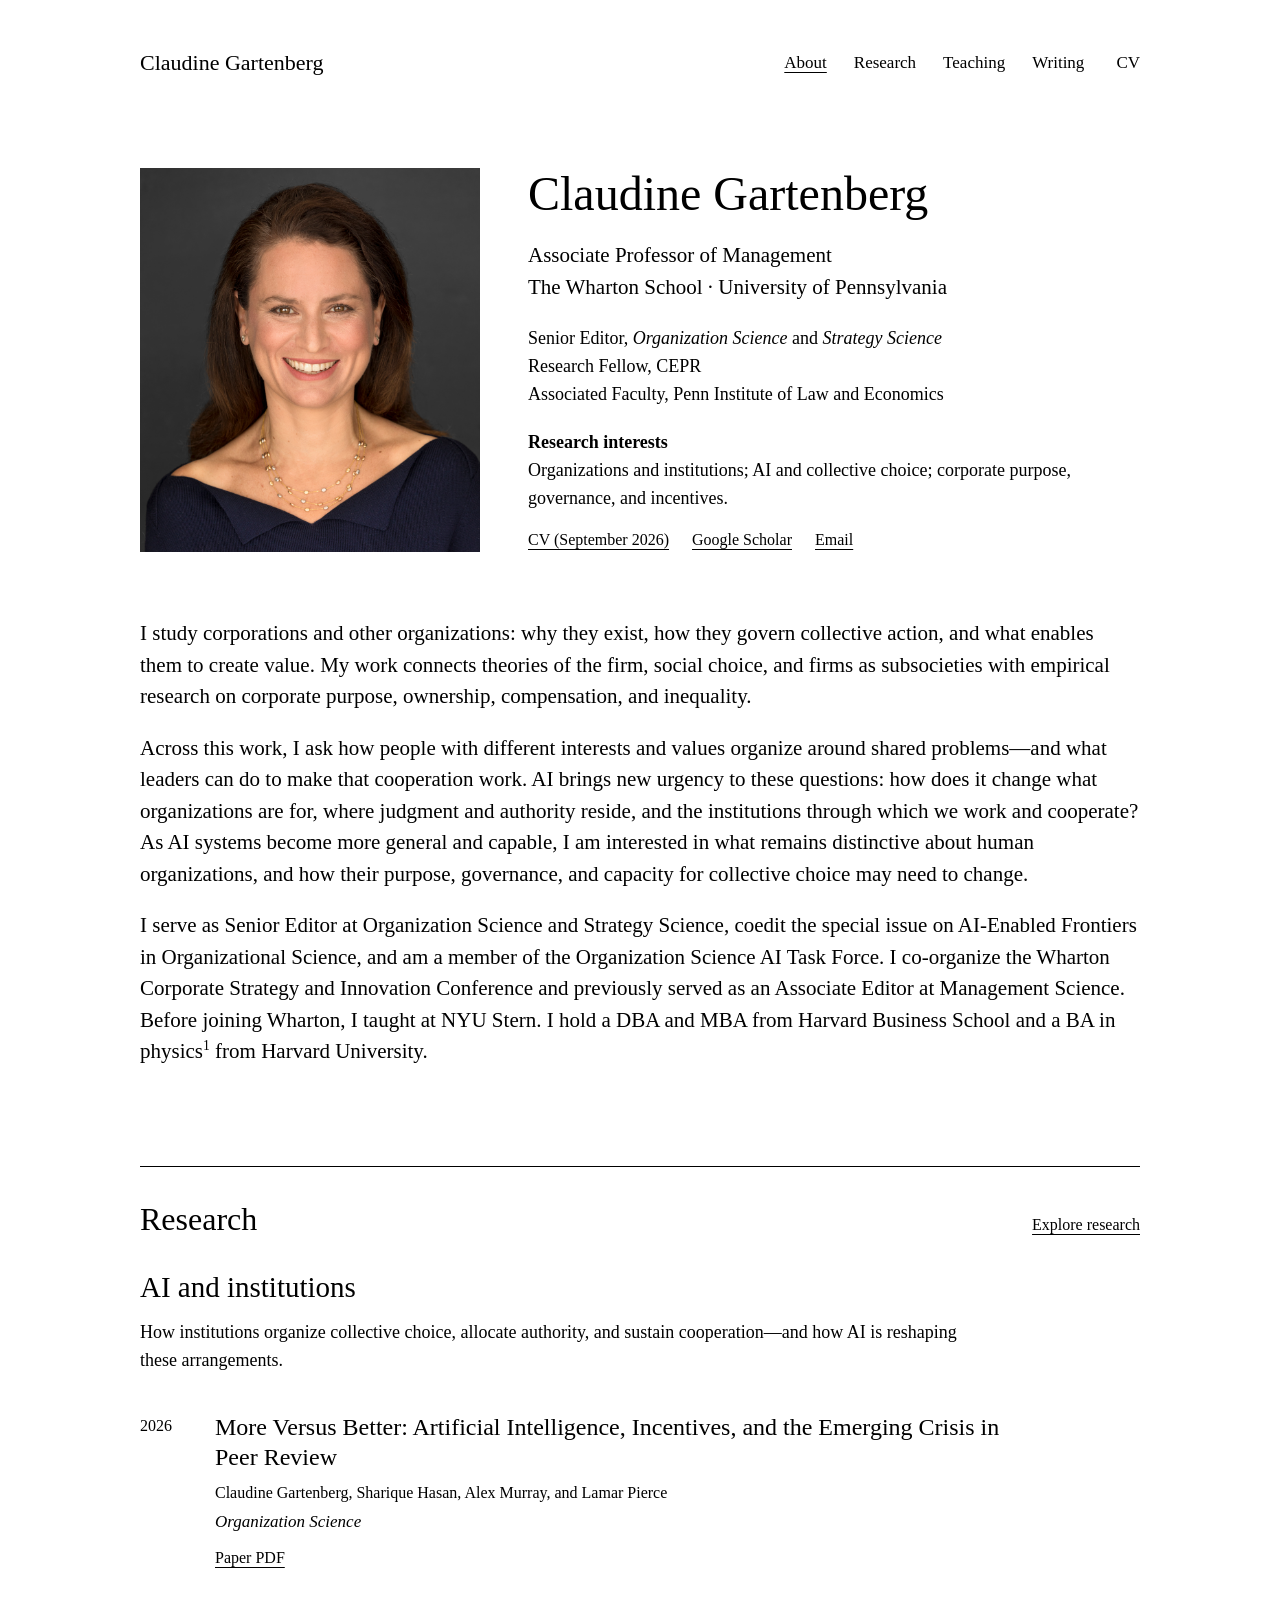
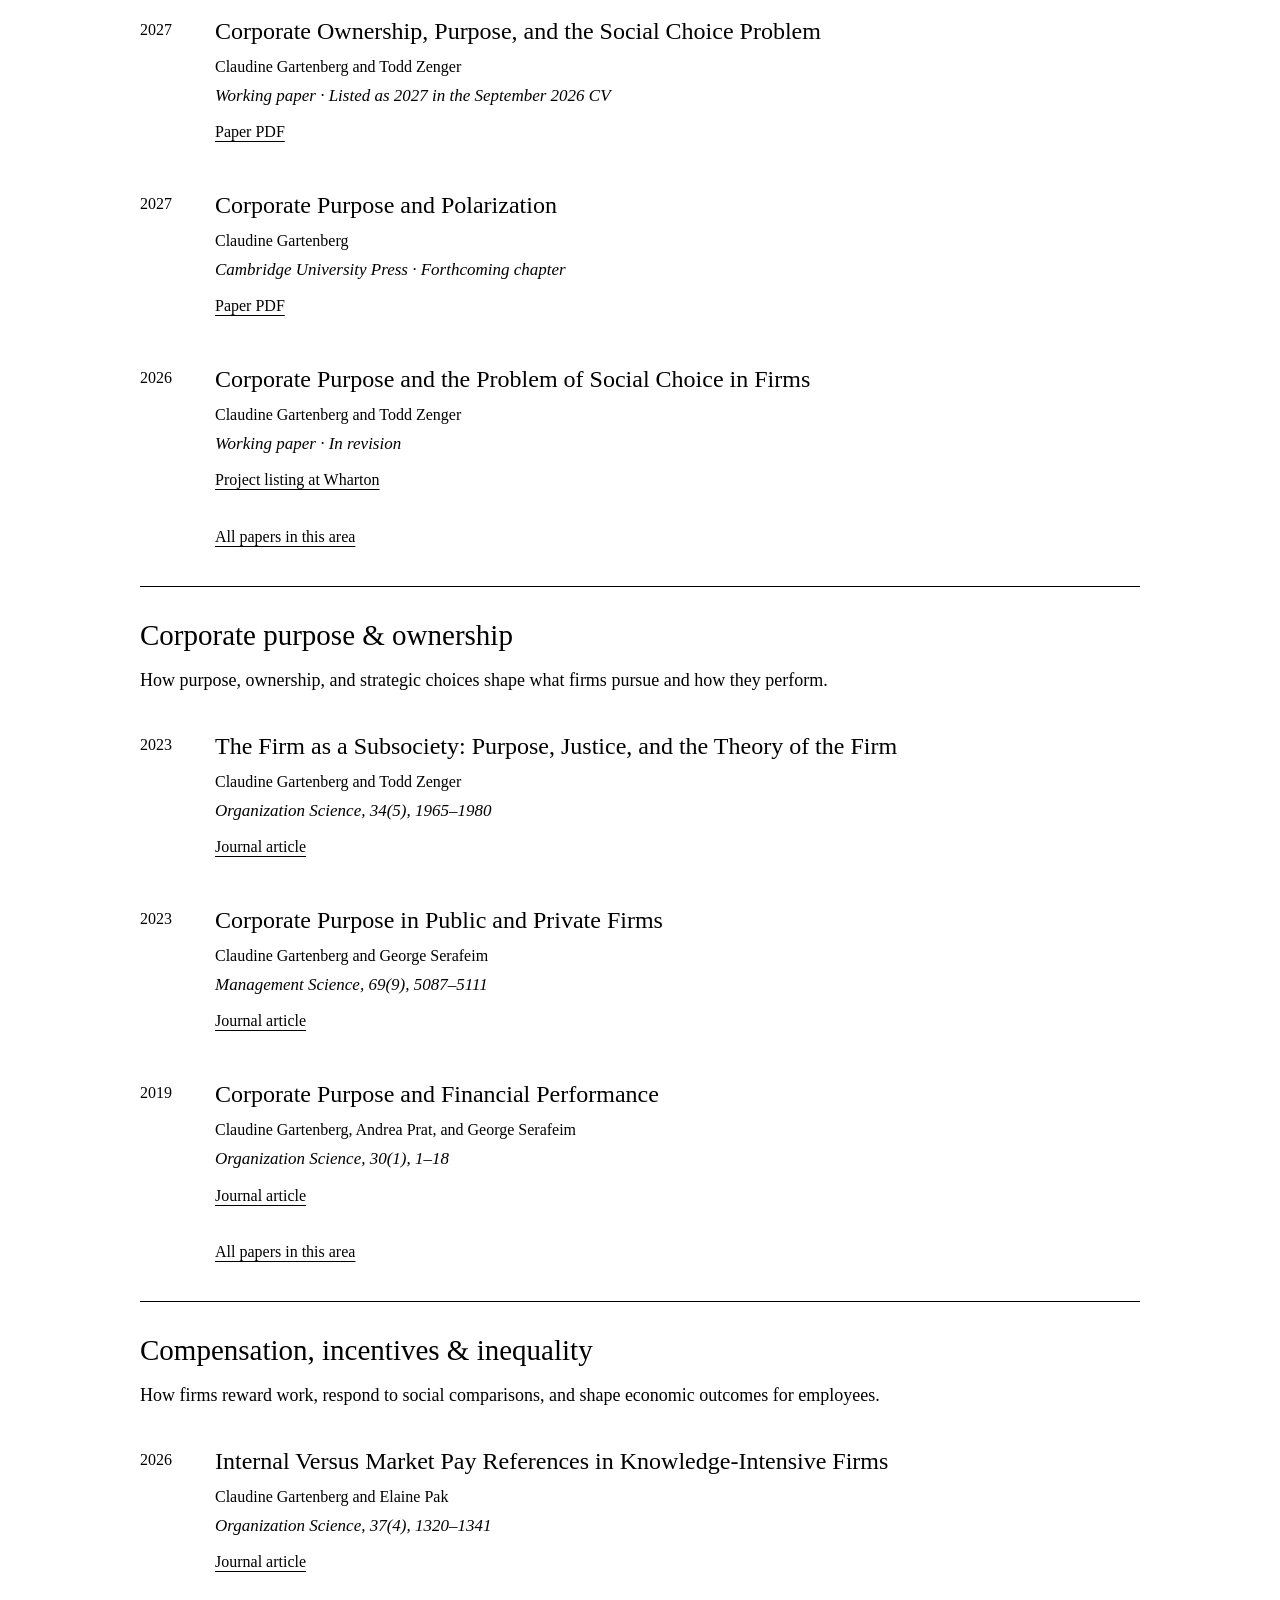
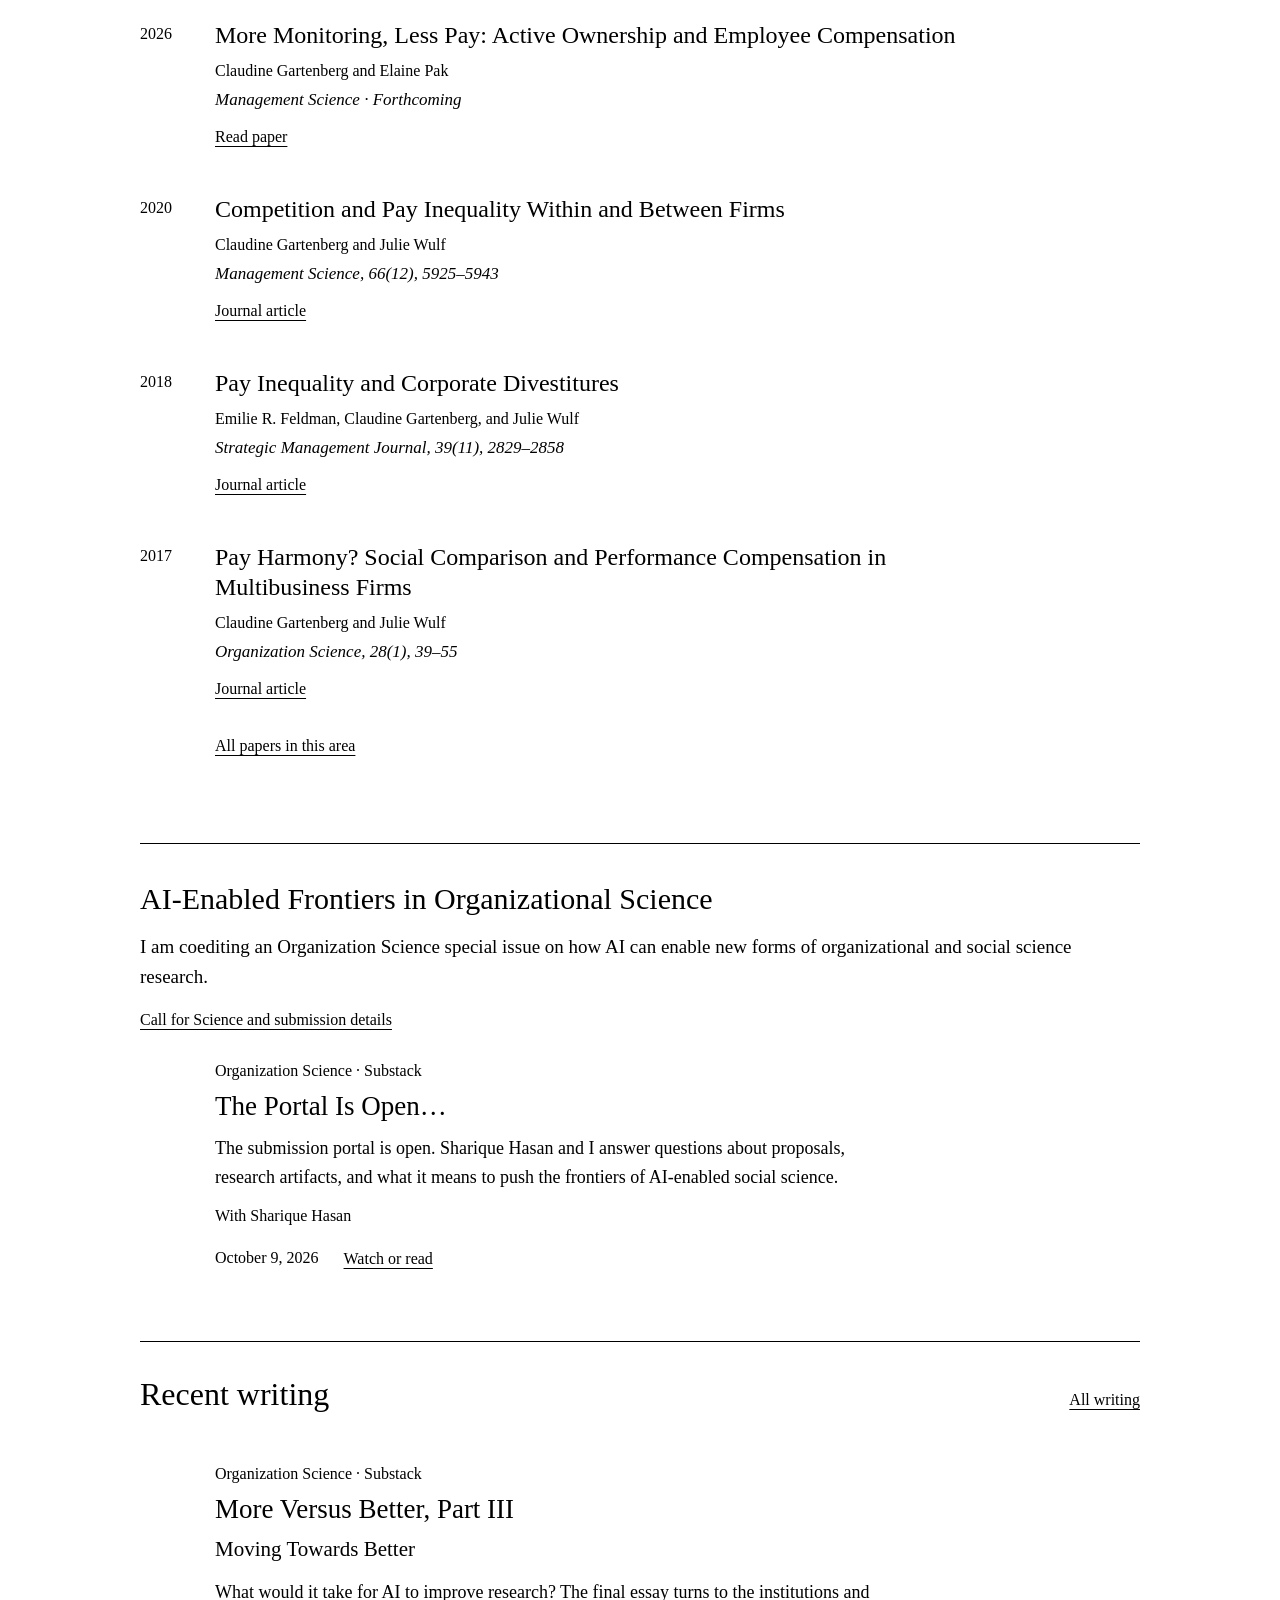
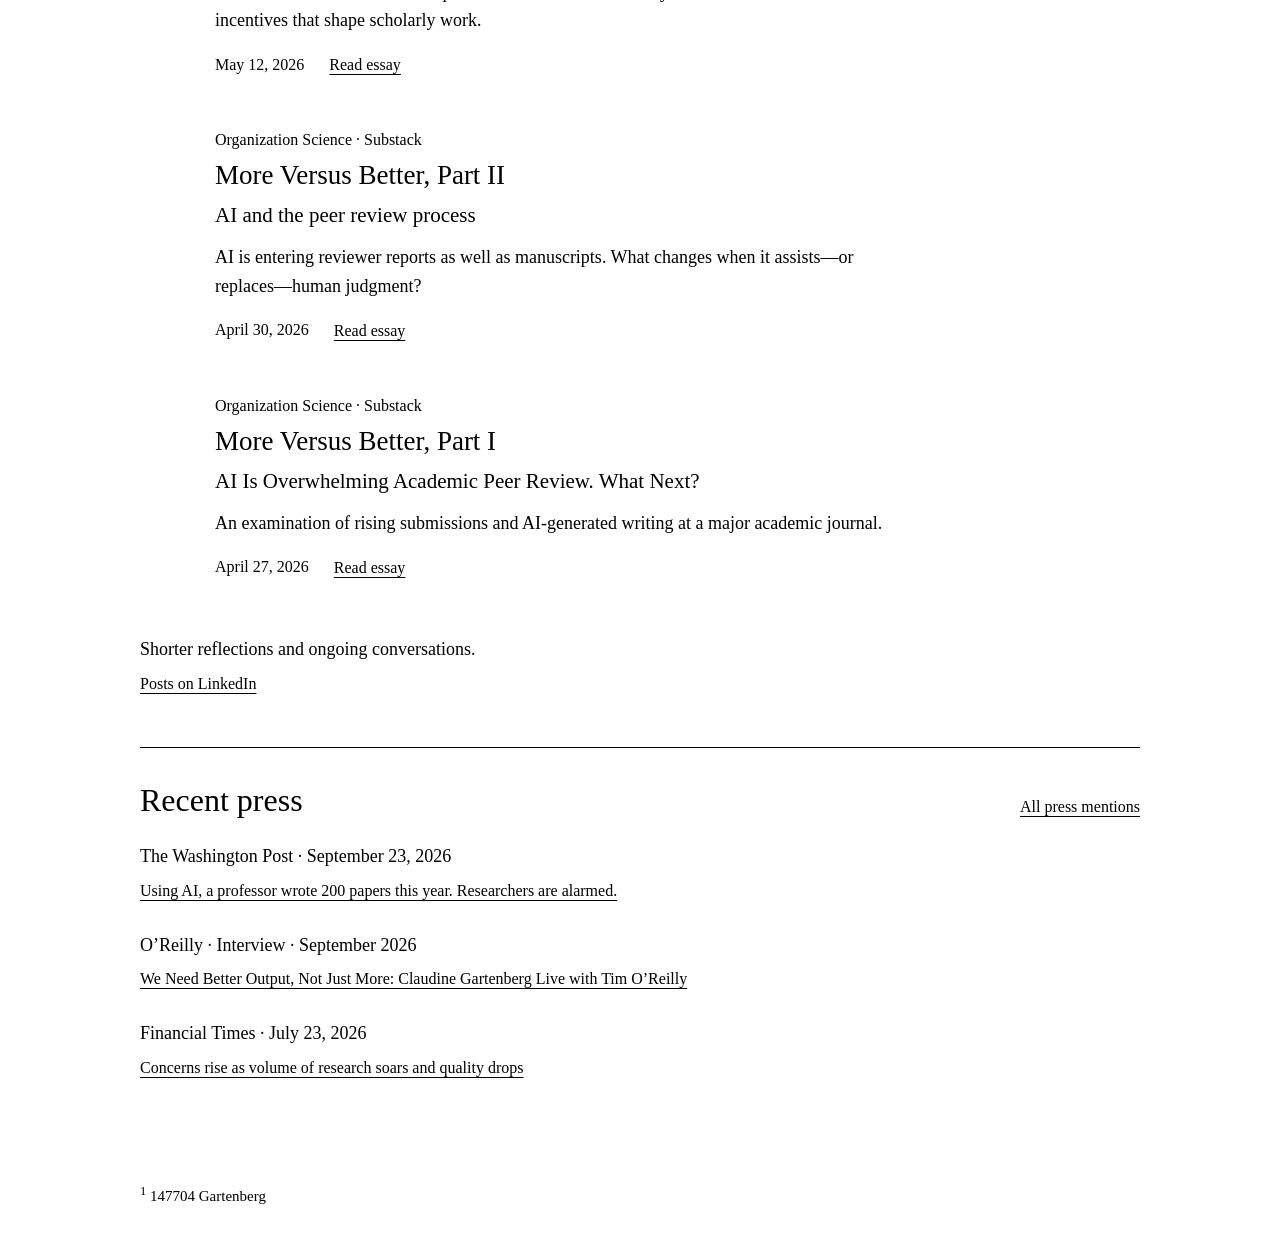
==== commit 6526ed2e: "Update pay references paper publication details" ====
--- a/index.html
+++ b/index.html
@@ -5,11 +5,10 @@
 <link rel="stylesheet" href="assets/style.css"></head><body>
 <a class="skip-link" href="#main">Skip to content</a>
 <div class="shell"><header class="site-header"><a class="wordmark" href="index.html">Claudine Gartenberg</a><nav aria-label="Main navigation"><a href="index.html" aria-current="page">About</a><a href="research.html">Research</a><a href="teaching.html">Teaching</a><a href="writing.html">Writing</a><a class="nav-cv" href="cv/claudine-gartenberg-cv-september-2026.pdf">CV <span aria-hidden="true">↗</span></a></nav></header>
-<main id="main" tabindex="-1"><section class="intro"><aside class="portrait-panel"><img src="assets/claudine-gartenberg-2049L.jpg" alt="Claudine Gartenberg" width="2100" height="3150" fetchpriority="high"></aside><div class="intro-copy"><h1>Claudine Gartenberg</h1><p class="appointment">Associate Professor of Management<br>The Wharton School · University of Pennsylvania</p><div class="profile-facts"><p>Senior Editor, <em>Organization Science</em> and <em>Strategy Science</em><br>Research Fellow, CEPR<br>Associated Faculty, Penn Institute of Law and Economics</p><p><strong>Research interests</strong><br>Organizations and institutions; AI and collective choice; corporate purpose, governance, and incentives.</p></div><div class="intro-links"><a class="text-link" href="cv/claudine-gartenberg-cv-september-2026.pdf">CV (September 2026) <span aria-hidden="true">↗</span></a><a class="text-link" href="https://scholar.google.com/citations?user=PspKXL8AAAAJ&amp;hl=en">Google Scholar <span aria-hidden="true">↗</span></a><a class="text-link" href="mailto:cgart@wharton.upenn.edu">Email <span aria-hidden="true">↗</span></a><a class="text-link" href="https://orgsandborgs.substack.com/">Substack <span aria-hidden="true">↗</span></a></div></div><div class="bio"><p>I study corporations and other organizations: why they exist, how they govern collective action, and what enables them to create value. My work connects theories of the firm, social choice, and firms as subsocieties with empirical research on corporate purpose, ownership, compensation, and inequality.</p><p>Across this work, I ask how people with different interests and values organize around shared problems—and what leaders can do to make that cooperation work. AI brings new urgency to these questions: how does it change what organizations are for, where judgment and authority reside, and the institutions through which we work and cooperate? As AI systems become more general and capable, I am interested in what remains distinctive about human organizations, and how their purpose, governance, and capacity for collective choice may need to change.</p><p>I serve as Senior Editor at Organization Science and Strategy Science, coedit the special issue on AI-Enabled Frontiers in Organizational Science, and am a member of the Organization Science AI Task Force. I co-organize the Wharton Corporate Strategy and Innovation Conference and previously served as an Associate Editor at Management Science. Before joining Wharton, I taught at NYU Stern. I hold a DBA and MBA from Harvard Business School and a BA in physics<sup id="asteroid-reference"><a href="#footnote-1" aria-label="Footnote 1">1</a></sup> from Harvard University.</p></div></section>
-<section class="section" aria-labelledby="public-writing"><div class="section-heading"><h2 id="public-writing">Recent writing</h2><a class="text-link" href="writing.html">All writing</a></div><article class="essay essay-row"><div><p class="eyebrow">Orgs &amp; Borgs · Substack</p><h3><a href="https://orgsandborgs.substack.com/p/what-are-institutions-for-in-an-age">What Are Institutions For in an Age of AI?</a></h3><p class="essay-summary">As AI takes on more scientific work, what happens to the institutions through which we organize discovery, exercise judgment, and choose what matters?</p><div class="essay-bottom"><span>November 8, 2026</span><a class="text-link" href="https://orgsandborgs.substack.com/p/what-are-institutions-for-in-an-age">Read essay <span aria-hidden="true">↗</span></a></div></div></article><article class="essay essay-row"><div><p class="eyebrow">Organization Science · Substack</p><h3><a href="https://orgsci.substack.com/p/more-versus-better-part-iii">More Versus Better, Part III</a></h3><p class="essay-subtitle">Moving Towards Better</p><p class="essay-summary">What would it take for AI to improve research? The final essay turns to the institutions and incentives that shape scholarly work.</p><div class="essay-bottom"><span>May 12, 2026</span><a class="text-link" href="https://orgsci.substack.com/p/more-versus-better-part-iii">Read essay <span aria-hidden="true">↗</span></a></div></div></article><article class="essay essay-row"><div><p class="eyebrow">Organization Science · Substack</p><h3><a href="https://orgsci.substack.com/p/more-versus-better-part-ii">More Versus Better, Part II</a></h3><p class="essay-subtitle">AI and the peer review process</p><p class="essay-summary">AI is entering reviewer reports as well as manuscripts. What changes when it assists—or replaces—human judgment?</p><div class="essay-bottom"><span>April 30, 2026</span><a class="text-link" href="https://orgsci.substack.com/p/more-versus-better-part-ii">Read essay <span aria-hidden="true">↗</span></a></div></div></article><div class="linkedin-note"><p>Shorter reflections and ongoing conversations.</p><a class="text-link" href="https://www.linkedin.com/in/claudine-gartenberg-b16b7a1/recent-activity/all/">Posts on LinkedIn <span aria-hidden="true">↗</span></a></div></section>
-<section class="section research-section" aria-labelledby="selected-research"><div class="section-heading"><h2 id="selected-research">Research</h2><a class="text-link" href="research.html">Explore research</a></div><section class="research-group" id="ai-theory-firm" aria-labelledby="ai-theory-firm-title"><h3 id="ai-theory-firm-title">AI and institutions</h3><p class="group-description">How institutions organize collective choice, allocate authority, and sustain cooperation—and how AI is reshaping these arrangements.</p><div class="paper-list"><article class="paper" id="more-versus-better"><div class="paper-date">2026</div><div class="paper-body"><h4><a href="https://faculty.wharton.upenn.edu/wp-content/uploads/2026/04/More-Versus-Better.pdf">More Versus Better: Artificial Intelligence, Incentives, and the Emerging Crisis in Peer Review</a></h4><p class="authors">Claudine Gartenberg, Sharique Hasan, Alex Murray, and Lamar Pierce</p><p class="venue">Organization Science</p><div class="paper-links"><a class="text-link" href="https://faculty.wharton.upenn.edu/wp-content/uploads/2026/04/More-Versus-Better.pdf">Paper PDF <span aria-hidden="true">↗</span></a></div></div></article><article class="paper" id="ownership-social-choice"><div class="paper-date">2027</div><div class="paper-body"><h4><a href="papers/corporate-ownership-purpose-social-choice.pdf">Corporate Ownership, Purpose, and the Social Choice Problem</a></h4><p class="authors">Claudine Gartenberg and Todd Zenger</p><p class="venue">Working paper · Listed as 2027 in the September 2026 CV</p><div class="paper-links"><a class="text-link" href="papers/corporate-ownership-purpose-social-choice.pdf">Paper PDF <span aria-hidden="true">↗</span></a></div></div></article><article class="paper" id="purpose-polarization"><div class="paper-date">2027</div><div class="paper-body"><h4><a href="papers/corporate-purpose-polarization.pdf">Corporate Purpose and Polarization</a></h4><p class="authors">Claudine Gartenberg</p><p class="venue">Cambridge University Press · Forthcoming chapter</p><div class="paper-links"><a class="text-link" href="papers/corporate-purpose-polarization.pdf">Paper PDF <span aria-hidden="true">↗</span></a></div></div></article><article class="paper" id="social-choice-firms"><div class="paper-date">2026</div><div class="paper-body"><h4><a href="https://mgmt.wharton.upenn.edu/profile/cgart/#wfp-research">Corporate Purpose and the Problem of Social Choice in Firms</a></h4><p class="authors">Claudine Gartenberg and Todd Zenger</p><p class="venue">Working paper · In revision</p><div class="paper-links"><a class="text-link" href="https://mgmt.wharton.upenn.edu/profile/cgart/#wfp-research">Project listing at Wharton <span aria-hidden="true">↗</span></a></div></div></article></div><a class="text-link" href="research.html#ai-theory-firm">All papers in this area</a></section><section class="research-group" id="purpose-ownership" aria-labelledby="purpose-ownership-title"><h3 id="purpose-ownership-title">Corporate purpose &amp; ownership</h3><p class="group-description">How purpose, ownership, and strategic choices shape what firms pursue and how they perform.</p><div class="paper-list"><article class="paper" id="firm-subsociety"><div class="paper-date">2023</div><div class="paper-body"><h4><a href="https://pubsonline.informs.org/doi/10.1287/orsc.2022.1650">The Firm as a Subsociety: Purpose, Justice, and the Theory of the Firm</a></h4><p class="authors">Claudine Gartenberg and Todd Zenger</p><p class="venue">Organization Science, 34(5), 1965–1980</p><div class="paper-links"><a class="text-link" href="https://pubsonline.informs.org/doi/10.1287/orsc.2022.1650">Journal article <span aria-hidden="true">↗</span></a></div></div></article><article class="paper" id="public-private"><div class="paper-date">2023</div><div class="paper-body"><h4><a href="https://pubsonline.informs.org/doi/10.1287/mnsc.2022.4618">Corporate Purpose in Public and Private Firms</a></h4><p class="authors">Claudine Gartenberg and George Serafeim</p><p class="venue">Management Science, 69(9), 5087–5111</p><div class="paper-links"><a class="text-link" href="https://pubsonline.informs.org/doi/10.1287/mnsc.2022.4618">Journal article <span aria-hidden="true">↗</span></a></div></div></article><article class="paper" id="purpose-performance"><div class="paper-date">2019</div><div class="paper-body"><h4><a href="https://pubsonline.informs.org/doi/10.1287/orsc.2018.1230">Corporate Purpose and Financial Performance</a></h4><p class="authors">Claudine Gartenberg, Andrea Prat, and George Serafeim</p><p class="venue">Organization Science, 30(1), 1–18</p><div class="paper-links"><a class="text-link" href="https://pubsonline.informs.org/doi/10.1287/orsc.2018.1230">Journal article <span aria-hidden="true">↗</span></a></div></div></article></div><a class="text-link" href="research.html#purpose-ownership">All papers in this area</a></section><section class="research-group" id="compensation-incentives" aria-labelledby="compensation-incentives-title"><h3 id="compensation-incentives-title">Compensation, incentives &amp; inequality</h3><p class="group-description">How firms reward work, respond to social comparisons, and shape economic outcomes for employees.</p><div class="paper-list"><article class="paper" id="pay-references"><div class="paper-date">2026</div><div class="paper-body"><h4><a href="https://pubsonline.informs.org/doi/10.1287/orsc.2024.19959">Internal Versus Market Pay References in Knowledge-Intensive Firms</a></h4><p class="authors">Claudine Gartenberg and Elaine Pak</p><p class="venue">Organization Science · Forthcoming</p><div class="paper-links"><a class="text-link" href="https://pubsonline.informs.org/doi/10.1287/orsc.2024.19959">Journal article <span aria-hidden="true">↗</span></a></div></div></article><article class="paper" id="active-ownership"><div class="paper-date">2026</div><div class="paper-body"><h4><a href="https://papers.ssrn.com/sol3/papers.cfm?abstract_id=4536292">More Monitoring, Less Pay: Active Ownership and Employee Compensation</a></h4><p class="authors">Claudine Gartenberg and Elaine Pak</p><p class="venue">Management Science · Forthcoming</p><div class="paper-links"><a class="text-link" href="https://papers.ssrn.com/sol3/papers.cfm?abstract_id=4536292">Read paper <span aria-hidden="true">↗</span></a></div></div></article><article class="paper" id="competition-pay"><div class="paper-date">2020</div><div class="paper-body"><h4><a href="https://pubsonline.informs.org/doi/10.1287/mnsc.2019.3471">Competition and Pay Inequality Within and Between Firms</a></h4><p class="authors">Claudine Gartenberg and Julie Wulf</p><p class="venue">Management Science, 66(12), 5925–5943</p><div class="paper-links"><a class="text-link" href="https://pubsonline.informs.org/doi/10.1287/mnsc.2019.3471">Journal article <span aria-hidden="true">↗</span></a></div></div></article><article class="paper" id="divestitures-pay"><div class="paper-date">2018</div><div class="paper-body"><h4><a href="https://sms.onlinelibrary.wiley.com/doi/10.1002/smj.2933">Pay Inequality and Corporate Divestitures</a></h4><p class="authors">Emilie R. Feldman, Claudine Gartenberg, and Julie Wulf</p><p class="venue">Strategic Management Journal, 39(11), 2829–2858</p><div class="paper-links"><a class="text-link" href="https://sms.onlinelibrary.wiley.com/doi/10.1002/smj.2933">Journal article <span aria-hidden="true">↗</span></a></div></div></article><article class="paper" id="pay-harmony"><div class="paper-date">2017</div><div class="paper-body"><h4><a href="https://pubsonline.informs.org/doi/10.1287/orsc.2017.1109">Pay Harmony? Social Comparison and Performance Compensation in Multibusiness Firms</a></h4><p class="authors">Claudine Gartenberg and Julie Wulf</p><p class="venue">Organization Science, 28(1), 39–55</p><div class="paper-links"><a class="text-link" href="https://pubsonline.informs.org/doi/10.1287/orsc.2017.1109">Journal article <span aria-hidden="true">↗</span></a></div></div></article></div><a class="text-link" href="research.html#compensation-incentives">All papers in this area</a></section></section>
+<main id="main" tabindex="-1"><section class="intro"><aside class="portrait-panel"><img src="assets/claudine-gartenberg-2049L.jpg" alt="Claudine Gartenberg" width="2100" height="3150" fetchpriority="high"></aside><div class="intro-copy"><h1>Claudine Gartenberg</h1><p class="appointment">Associate Professor of Management<br>The Wharton School · University of Pennsylvania</p><div class="profile-facts"><p>Senior Editor, <em>Organization Science</em> and <em>Strategy Science</em><br>Research Fellow, CEPR<br>Associated Faculty, Penn Institute of Law and Economics</p><p><strong>Research interests</strong><br>Organizations and institutions; AI and collective choice; corporate purpose, governance, and incentives.</p></div><div class="intro-links"><a class="text-link" href="cv/claudine-gartenberg-cv-september-2026.pdf">CV (September 2026) <span aria-hidden="true">↗</span></a><a class="text-link" href="https://scholar.google.com/citations?user=PspKXL8AAAAJ&amp;hl=en">Google Scholar <span aria-hidden="true">↗</span></a><a class="text-link" href="mailto:cgart@wharton.upenn.edu">Email <span aria-hidden="true">↗</span></a></div></div><div class="bio"><p>I study corporations and other organizations: why they exist, how they govern collective action, and what enables them to create value. My work connects theories of the firm, social choice, and firms as subsocieties with empirical research on corporate purpose, ownership, compensation, and inequality.</p><p>Across this work, I ask how people with different interests and values organize around shared problems—and what leaders can do to make that cooperation work. AI brings new urgency to these questions: how does it change what organizations are for, where judgment and authority reside, and the institutions through which we work and cooperate? As AI systems become more general and capable, I am interested in what remains distinctive about human organizations, and how their purpose, governance, and capacity for collective choice may need to change.</p><p>I serve as Senior Editor at Organization Science and Strategy Science, coedit the special issue on AI-Enabled Frontiers in Organizational Science, and am a member of the Organization Science AI Task Force. I co-organize the Wharton Corporate Strategy and Innovation Conference and previously served as an Associate Editor at Management Science. Before joining Wharton, I taught at NYU Stern. I hold a DBA and MBA from Harvard Business School and a BA in physics<sup id="asteroid-reference"><a href="#footnote-1" aria-label="Footnote 1">1</a></sup> from Harvard University.</p></div></section>
+<section class="section research-section" aria-labelledby="selected-research"><div class="section-heading"><h2 id="selected-research">Research</h2><a class="text-link" href="research.html">Explore research</a></div><section class="research-group" id="ai-theory-firm" aria-labelledby="ai-theory-firm-title"><h3 id="ai-theory-firm-title">AI and institutions</h3><p class="group-description">How institutions organize collective choice, allocate authority, and sustain cooperation—and how AI is reshaping these arrangements.</p><div class="paper-list"><article class="paper" id="more-versus-better"><div class="paper-date">2026</div><div class="paper-body"><h4><a href="https://faculty.wharton.upenn.edu/wp-content/uploads/2026/04/More-Versus-Better.pdf">More Versus Better: Artificial Intelligence, Incentives, and the Emerging Crisis in Peer Review</a></h4><p class="authors">Claudine Gartenberg, Sharique Hasan, Alex Murray, and Lamar Pierce</p><p class="venue">Organization Science</p><div class="paper-links"><a class="text-link" href="https://faculty.wharton.upenn.edu/wp-content/uploads/2026/04/More-Versus-Better.pdf">Paper PDF <span aria-hidden="true">↗</span></a></div></div></article><article class="paper" id="ownership-social-choice"><div class="paper-date">2027</div><div class="paper-body"><h4><a href="papers/corporate-ownership-purpose-social-choice.pdf">Corporate Ownership, Purpose, and the Social Choice Problem</a></h4><p class="authors">Claudine Gartenberg and Todd Zenger</p><p class="venue">Working paper · Listed as 2027 in the September 2026 CV</p><div class="paper-links"><a class="text-link" href="papers/corporate-ownership-purpose-social-choice.pdf">Paper PDF <span aria-hidden="true">↗</span></a></div></div></article><article class="paper" id="purpose-polarization"><div class="paper-date">2027</div><div class="paper-body"><h4><a href="papers/corporate-purpose-polarization.pdf">Corporate Purpose and Polarization</a></h4><p class="authors">Claudine Gartenberg</p><p class="venue">Cambridge University Press · Forthcoming chapter</p><div class="paper-links"><a class="text-link" href="papers/corporate-purpose-polarization.pdf">Paper PDF <span aria-hidden="true">↗</span></a></div></div></article><article class="paper" id="social-choice-firms"><div class="paper-date">2026</div><div class="paper-body"><h4><a href="https://mgmt.wharton.upenn.edu/profile/cgart/#wfp-research">Corporate Purpose and the Problem of Social Choice in Firms</a></h4><p class="authors">Claudine Gartenberg and Todd Zenger</p><p class="venue">Working paper · In revision</p><div class="paper-links"><a class="text-link" href="https://mgmt.wharton.upenn.edu/profile/cgart/#wfp-research">Project listing at Wharton <span aria-hidden="true">↗</span></a></div></div></article></div><a class="text-link" href="research.html#ai-theory-firm">All papers in this area</a></section><section class="research-group" id="purpose-ownership" aria-labelledby="purpose-ownership-title"><h3 id="purpose-ownership-title">Corporate purpose &amp; ownership</h3><p class="group-description">How purpose, ownership, and strategic choices shape what firms pursue and how they perform.</p><div class="paper-list"><article class="paper" id="firm-subsociety"><div class="paper-date">2023</div><div class="paper-body"><h4><a href="https://pubsonline.informs.org/doi/10.1287/orsc.2022.1650">The Firm as a Subsociety: Purpose, Justice, and the Theory of the Firm</a></h4><p class="authors">Claudine Gartenberg and Todd Zenger</p><p class="venue">Organization Science, 34(5), 1965–1980</p><div class="paper-links"><a class="text-link" href="https://pubsonline.informs.org/doi/10.1287/orsc.2022.1650">Journal article <span aria-hidden="true">↗</span></a></div></div></article><article class="paper" id="public-private"><div class="paper-date">2023</div><div class="paper-body"><h4><a href="https://pubsonline.informs.org/doi/10.1287/mnsc.2022.4618">Corporate Purpose in Public and Private Firms</a></h4><p class="authors">Claudine Gartenberg and George Serafeim</p><p class="venue">Management Science, 69(9), 5087–5111</p><div class="paper-links"><a class="text-link" href="https://pubsonline.informs.org/doi/10.1287/mnsc.2022.4618">Journal article <span aria-hidden="true">↗</span></a></div></div></article><article class="paper" id="purpose-performance"><div class="paper-date">2019</div><div class="paper-body"><h4><a href="https://pubsonline.informs.org/doi/10.1287/orsc.2018.1230">Corporate Purpose and Financial Performance</a></h4><p class="authors">Claudine Gartenberg, Andrea Prat, and George Serafeim</p><p class="venue">Organization Science, 30(1), 1–18</p><div class="paper-links"><a class="text-link" href="https://pubsonline.informs.org/doi/10.1287/orsc.2018.1230">Journal article <span aria-hidden="true">↗</span></a></div></div></article></div><a class="text-link" href="research.html#purpose-ownership">All papers in this area</a></section><section class="research-group" id="compensation-incentives" aria-labelledby="compensation-incentives-title"><h3 id="compensation-incentives-title">Compensation, incentives &amp; inequality</h3><p class="group-description">How firms reward work, respond to social comparisons, and shape economic outcomes for employees.</p><div class="paper-list"><article class="paper" id="pay-references"><div class="paper-date">2026</div><div class="paper-body"><h4><a href="https://pubsonline.informs.org/doi/10.1287/orsc.2024.19959">Internal Versus Market Pay References in Knowledge-Intensive Firms</a></h4><p class="authors">Claudine Gartenberg and Elaine Pak</p><p class="venue">Organization Science, 37(4), 1320–1341</p><div class="paper-links"><a class="text-link" href="https://pubsonline.informs.org/doi/10.1287/orsc.2024.19959">Journal article <span aria-hidden="true">↗</span></a></div></div></article><article class="paper" id="active-ownership"><div class="paper-date">2026</div><div class="paper-body"><h4><a href="https://papers.ssrn.com/sol3/papers.cfm?abstract_id=4536292">More Monitoring, Less Pay: Active Ownership and Employee Compensation</a></h4><p class="authors">Claudine Gartenberg and Elaine Pak</p><p class="venue">Management Science · Forthcoming</p><div class="paper-links"><a class="text-link" href="https://papers.ssrn.com/sol3/papers.cfm?abstract_id=4536292">Read paper <span aria-hidden="true">↗</span></a></div></div></article><article class="paper" id="competition-pay"><div class="paper-date">2020</div><div class="paper-body"><h4><a href="https://pubsonline.informs.org/doi/10.1287/mnsc.2019.3471">Competition and Pay Inequality Within and Between Firms</a></h4><p class="authors">Claudine Gartenberg and Julie Wulf</p><p class="venue">Management Science, 66(12), 5925–5943</p><div class="paper-links"><a class="text-link" href="https://pubsonline.informs.org/doi/10.1287/mnsc.2019.3471">Journal article <span aria-hidden="true">↗</span></a></div></div></article><article class="paper" id="divestitures-pay"><div class="paper-date">2018</div><div class="paper-body"><h4><a href="https://sms.onlinelibrary.wiley.com/doi/10.1002/smj.2933">Pay Inequality and Corporate Divestitures</a></h4><p class="authors">Emilie R. Feldman, Claudine Gartenberg, and Julie Wulf</p><p class="venue">Strategic Management Journal, 39(11), 2829–2858</p><div class="paper-links"><a class="text-link" href="https://sms.onlinelibrary.wiley.com/doi/10.1002/smj.2933">Journal article <span aria-hidden="true">↗</span></a></div></div></article><article class="paper" id="pay-harmony"><div class="paper-date">2017</div><div class="paper-body"><h4><a href="https://pubsonline.informs.org/doi/10.1287/orsc.2017.1109">Pay Harmony? Social Comparison and Performance Compensation in Multibusiness Firms</a></h4><p class="authors">Claudine Gartenberg and Julie Wulf</p><p class="venue">Organization Science, 28(1), 39–55</p><div class="paper-links"><a class="text-link" href="https://pubsonline.informs.org/doi/10.1287/orsc.2017.1109">Journal article <span aria-hidden="true">↗</span></a></div></div></article></div><a class="text-link" href="research.html#compensation-incentives">All papers in this area</a></section></section>
 <section class="editorial-initiative" aria-labelledby="special-issue"><div><h2 id="special-issue">AI-Enabled Frontiers in Organizational Science</h2><p>I am coediting an Organization Science special issue on how AI can enable new forms of organizational and social science research.</p><a class="text-link" href="https://orgsci.org/">Call for Science and submission details <span aria-hidden="true">↗</span></a><article class="essay essay-row"><div><p class="eyebrow">Organization Science · Substack</p><h3><a href="https://orgsci.substack.com/p/the-portal-is-open">The Portal Is Open…</a></h3><p class="essay-summary">The submission portal is open. Sharique Hasan and I answer questions about proposals, research artifacts, and what it means to push the frontiers of AI-enabled social science.</p><p class="byline">With Sharique Hasan</p><div class="essay-bottom"><span>October 9, 2026</span><a class="text-link" href="https://orgsci.substack.com/p/the-portal-is-open">Watch or read <span aria-hidden="true">↗</span></a></div></div></article></div></section>
-
+<section class="section" aria-labelledby="public-writing"><div class="section-heading"><h2 id="public-writing">Recent writing</h2><a class="text-link" href="writing.html">All writing</a></div><article class="essay essay-row"><div><p class="eyebrow">Organization Science · Substack</p><h3><a href="https://orgsci.substack.com/p/more-versus-better-part-iii">More Versus Better, Part III</a></h3><p class="essay-subtitle">Moving Towards Better</p><p class="essay-summary">What would it take for AI to improve research? The final essay turns to the institutions and incentives that shape scholarly work.</p><div class="essay-bottom"><span>May 12, 2026</span><a class="text-link" href="https://orgsci.substack.com/p/more-versus-better-part-iii">Read essay <span aria-hidden="true">↗</span></a></div></div></article><article class="essay essay-row"><div><p class="eyebrow">Organization Science · Substack</p><h3><a href="https://orgsci.substack.com/p/more-versus-better-part-ii">More Versus Better, Part II</a></h3><p class="essay-subtitle">AI and the peer review process</p><p class="essay-summary">AI is entering reviewer reports as well as manuscripts. What changes when it assists—or replaces—human judgment?</p><div class="essay-bottom"><span>April 30, 2026</span><a class="text-link" href="https://orgsci.substack.com/p/more-versus-better-part-ii">Read essay <span aria-hidden="true">↗</span></a></div></div></article><article class="essay essay-row"><div><p class="eyebrow">Organization Science · Substack</p><h3><a href="https://orgsci.substack.com/p/more-versus-better-part-i">More Versus Better, Part I</a></h3><p class="essay-subtitle">AI Is Overwhelming Academic Peer Review. What Next?</p><p class="essay-summary">An examination of rising submissions and AI-generated writing at a major academic journal.</p><div class="essay-bottom"><span>April 27, 2026</span><a class="text-link" href="https://orgsci.substack.com/p/more-versus-better-part-i">Read essay <span aria-hidden="true">↗</span></a></div></div></article><div class="linkedin-note"><p>Shorter reflections and ongoing conversations.</p><a class="text-link" href="https://www.linkedin.com/in/claudine-gartenberg-b16b7a1/recent-activity/all/">Posts on LinkedIn <span aria-hidden="true">↗</span></a></div></section>
 <section class="section" aria-labelledby="recent-press"><div class="section-heading"><h2 id="recent-press">Recent press</h2><a class="text-link" href="writing.html#press-mentions">All press mentions</a></div><ul class="press-list"><li><p>The Washington Post · September 23, 2026</p><a class="text-link" href="https://www.washingtonpost.com/education/2026/09/23/nine-months-200-academic-papers-one-professors-ai-assisted-output/">Using AI, a professor wrote 200 papers this year. Researchers are alarmed. <span aria-hidden="true">↗</span></a></li><li><p>O’Reilly · Interview · September 2026</p><a class="text-link" href="https://www.oreilly.com/videos/we-need-better/0642572452186/">We Need Better Output, Not Just More: Claudine Gartenberg Live with Tim O’Reilly <span aria-hidden="true">↗</span></a></li><li><p>Financial Times · July 23, 2026</p><a class="text-link" href="https://www.ft.com/content/52e688a0-c6c1-4161-9878-1fab12c5e806?syn-25a6b1a6=1">Concerns rise as volume of research soars and quality drops <span aria-hidden="true">↗</span></a></li></ul></section>
 <aside class="page-footnotes" aria-label="Footnotes"><p id="footnote-1"><sup>1</sup> <a href="https://minorplanetcenter.net/db_search/show_object?object_id=147704">147704 Gartenberg</a></p></aside></main>
 </div></body></html>
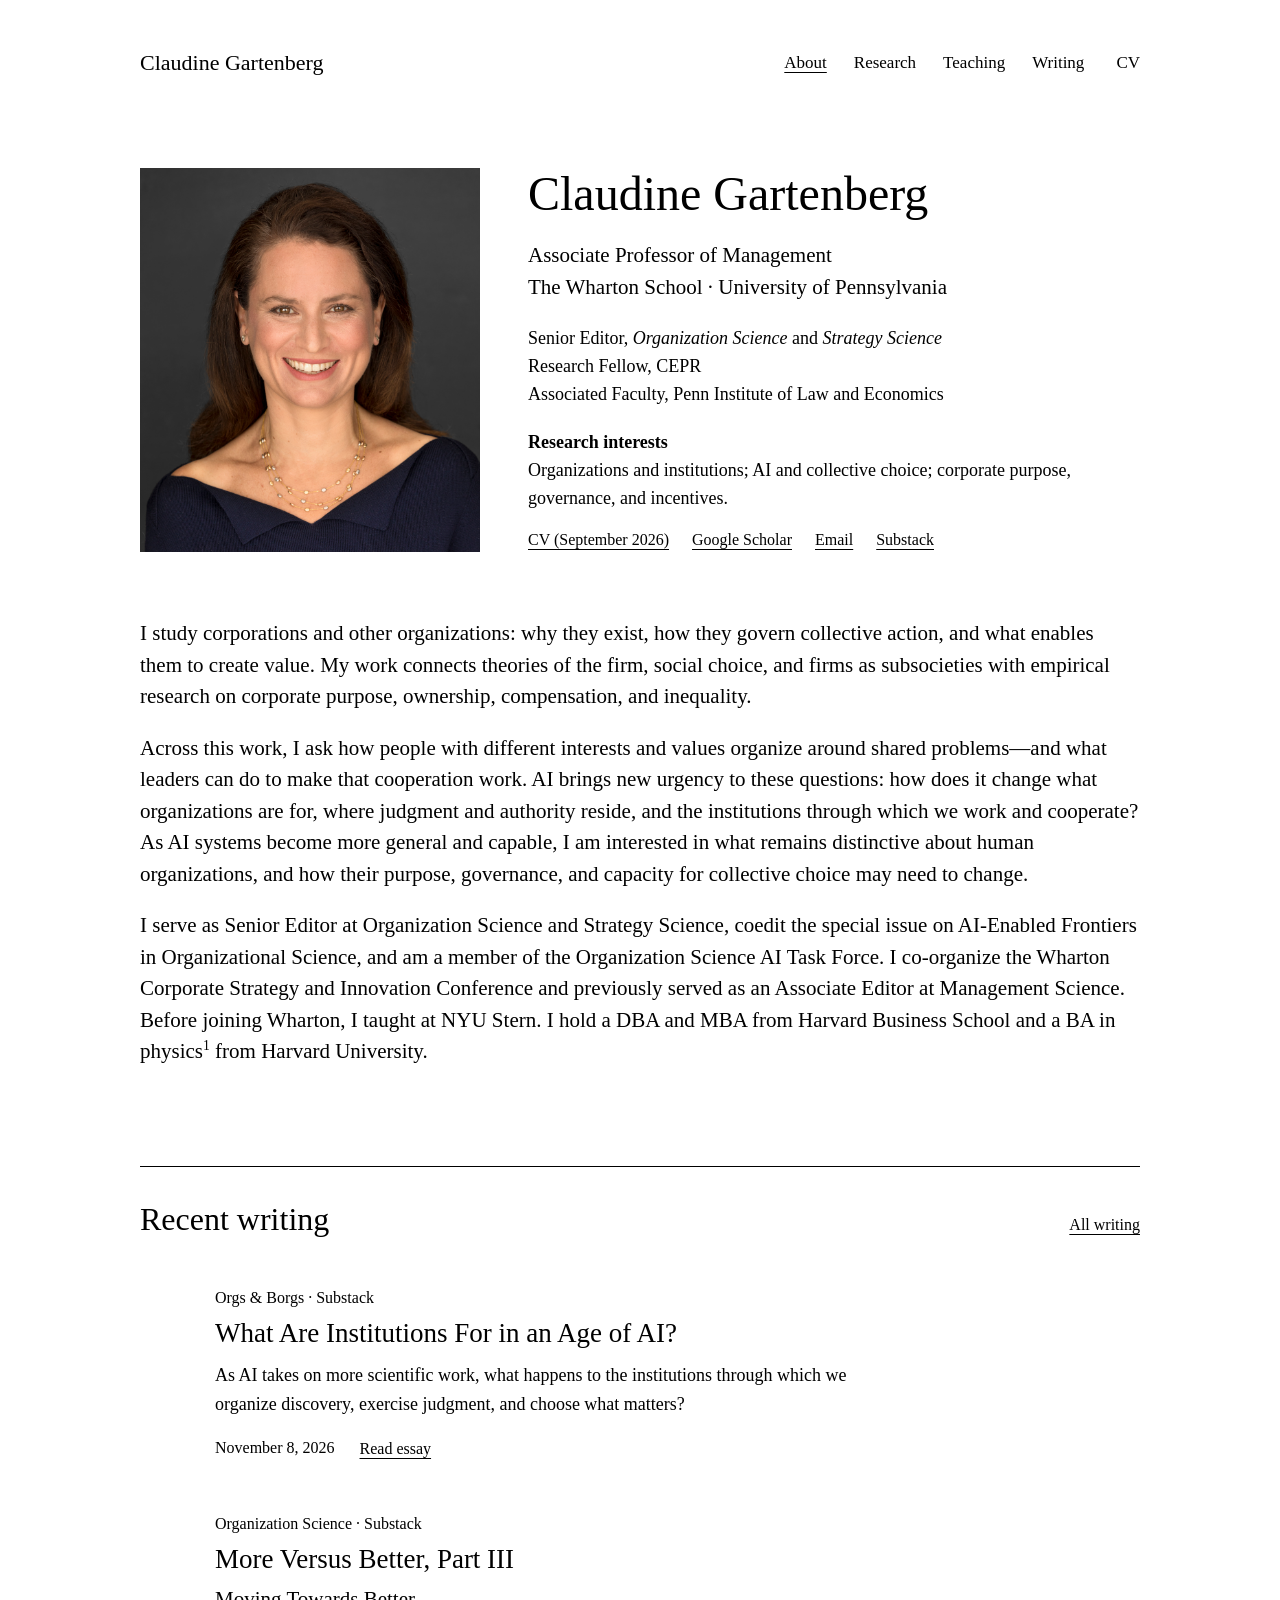
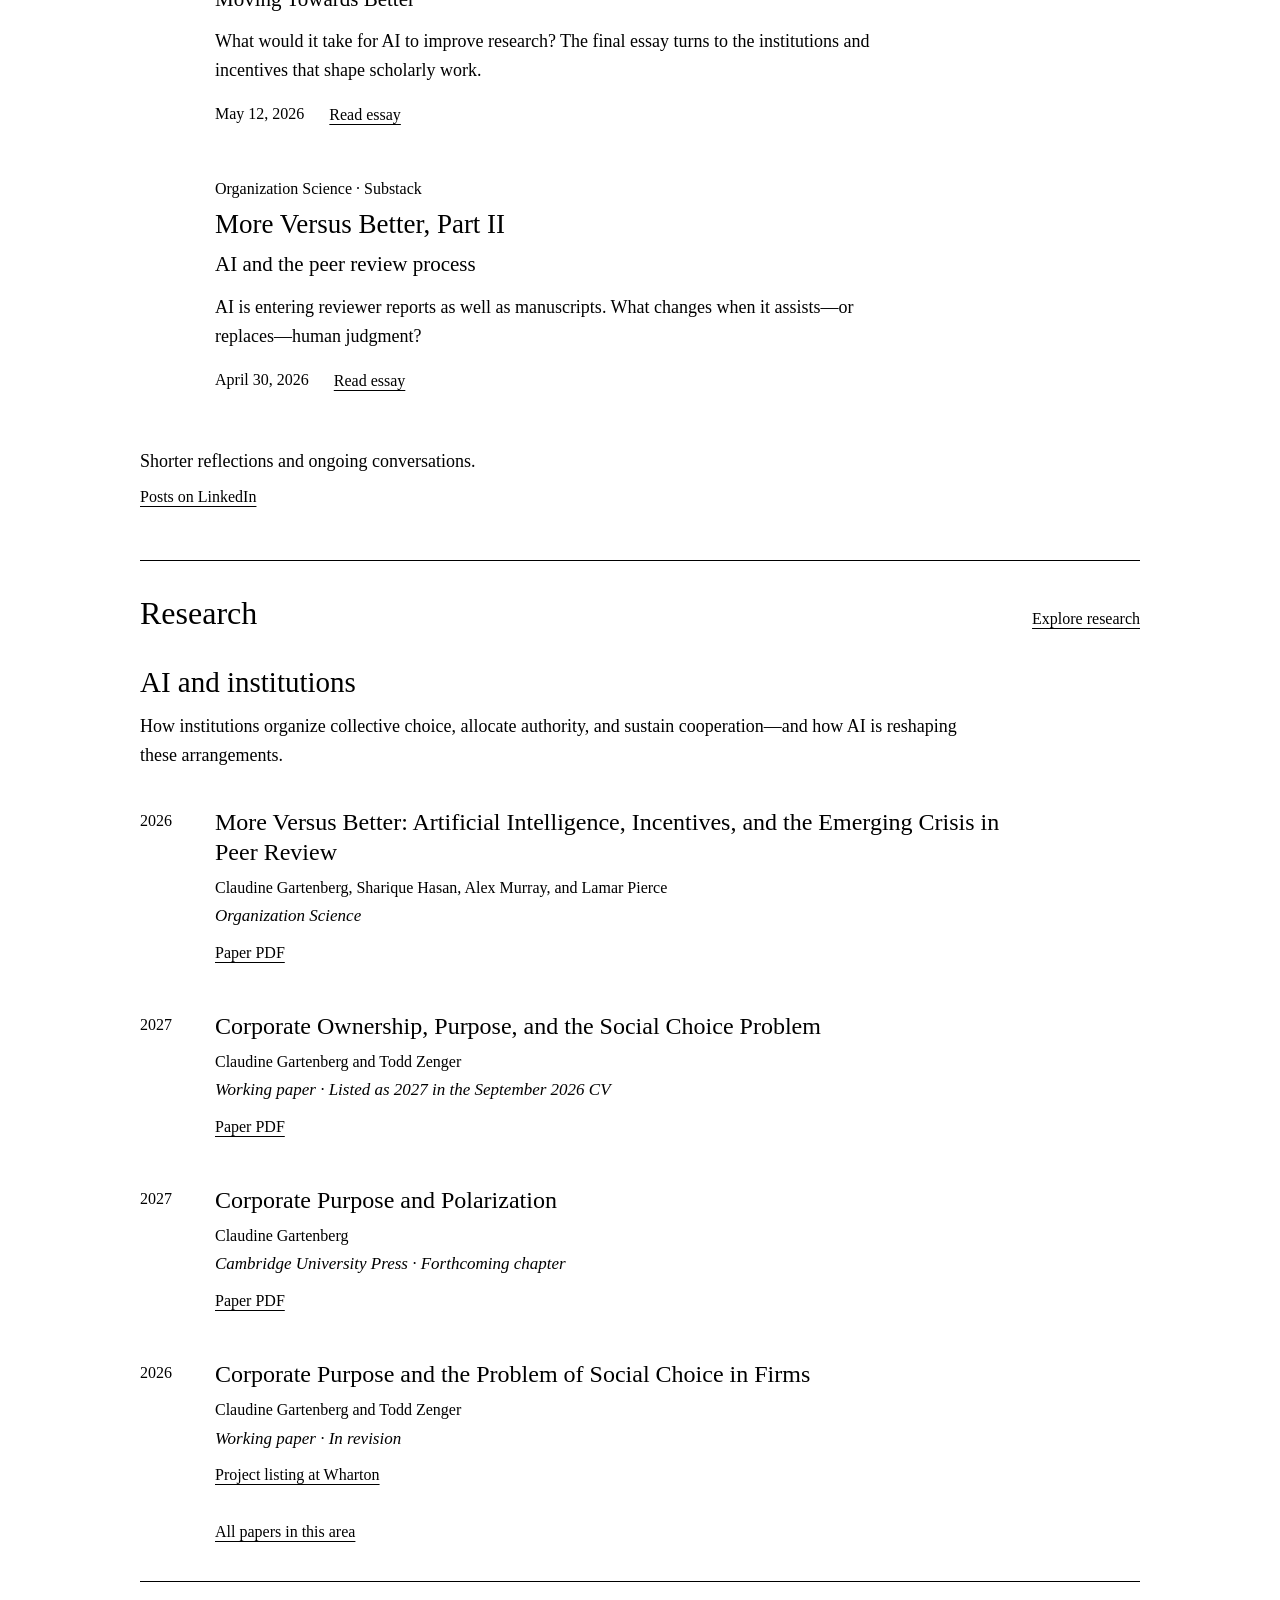
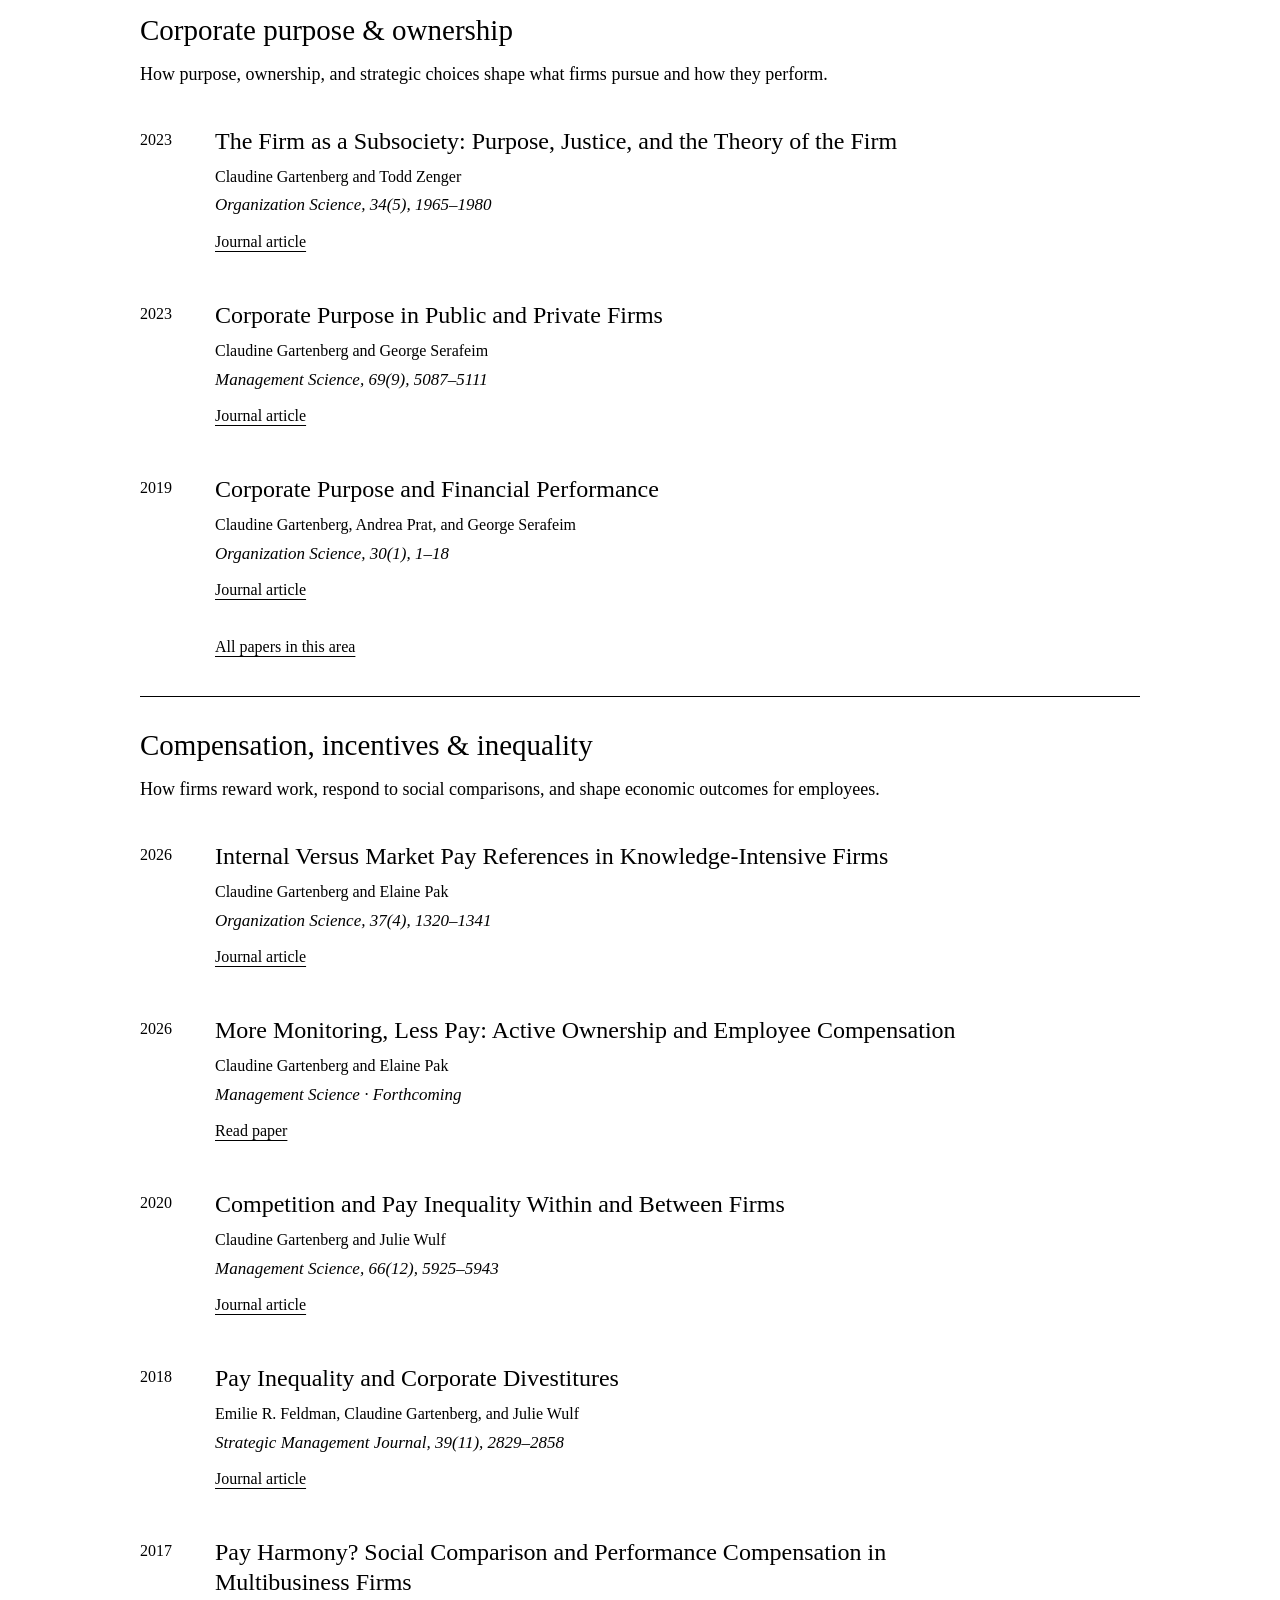
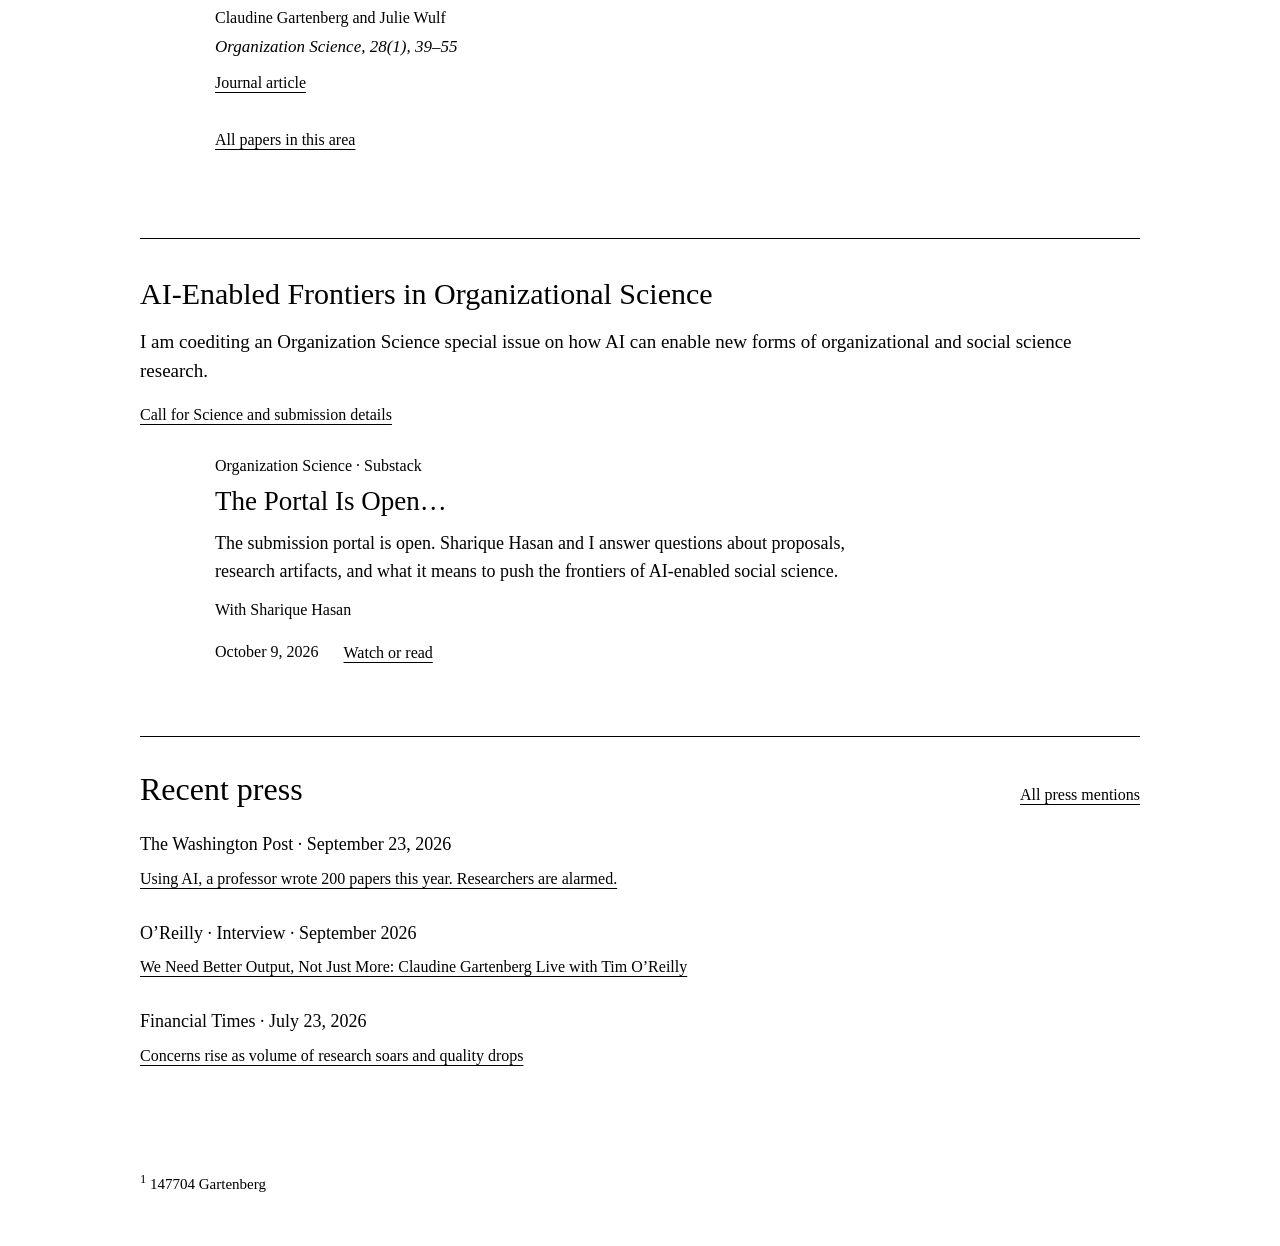
==== commit 12067050: "Preserve existing homepage writing customizations" ====
--- a/index.html
+++ b/index.html
@@ -5,10 +5,11 @@
 <link rel="stylesheet" href="assets/style.css"></head><body>
 <a class="skip-link" href="#main">Skip to content</a>
 <div class="shell"><header class="site-header"><a class="wordmark" href="index.html">Claudine Gartenberg</a><nav aria-label="Main navigation"><a href="index.html" aria-current="page">About</a><a href="research.html">Research</a><a href="teaching.html">Teaching</a><a href="writing.html">Writing</a><a class="nav-cv" href="cv/claudine-gartenberg-cv-september-2026.pdf">CV <span aria-hidden="true">↗</span></a></nav></header>
-<main id="main" tabindex="-1"><section class="intro"><aside class="portrait-panel"><img src="assets/claudine-gartenberg-2049L.jpg" alt="Claudine Gartenberg" width="2100" height="3150" fetchpriority="high"></aside><div class="intro-copy"><h1>Claudine Gartenberg</h1><p class="appointment">Associate Professor of Management<br>The Wharton School · University of Pennsylvania</p><div class="profile-facts"><p>Senior Editor, <em>Organization Science</em> and <em>Strategy Science</em><br>Research Fellow, CEPR<br>Associated Faculty, Penn Institute of Law and Economics</p><p><strong>Research interests</strong><br>Organizations and institutions; AI and collective choice; corporate purpose, governance, and incentives.</p></div><div class="intro-links"><a class="text-link" href="cv/claudine-gartenberg-cv-september-2026.pdf">CV (September 2026) <span aria-hidden="true">↗</span></a><a class="text-link" href="https://scholar.google.com/citations?user=PspKXL8AAAAJ&amp;hl=en">Google Scholar <span aria-hidden="true">↗</span></a><a class="text-link" href="mailto:cgart@wharton.upenn.edu">Email <span aria-hidden="true">↗</span></a></div></div><div class="bio"><p>I study corporations and other organizations: why they exist, how they govern collective action, and what enables them to create value. My work connects theories of the firm, social choice, and firms as subsocieties with empirical research on corporate purpose, ownership, compensation, and inequality.</p><p>Across this work, I ask how people with different interests and values organize around shared problems—and what leaders can do to make that cooperation work. AI brings new urgency to these questions: how does it change what organizations are for, where judgment and authority reside, and the institutions through which we work and cooperate? As AI systems become more general and capable, I am interested in what remains distinctive about human organizations, and how their purpose, governance, and capacity for collective choice may need to change.</p><p>I serve as Senior Editor at Organization Science and Strategy Science, coedit the special issue on AI-Enabled Frontiers in Organizational Science, and am a member of the Organization Science AI Task Force. I co-organize the Wharton Corporate Strategy and Innovation Conference and previously served as an Associate Editor at Management Science. Before joining Wharton, I taught at NYU Stern. I hold a DBA and MBA from Harvard Business School and a BA in physics<sup id="asteroid-reference"><a href="#footnote-1" aria-label="Footnote 1">1</a></sup> from Harvard University.</p></div></section>
+<main id="main" tabindex="-1"><section class="intro"><aside class="portrait-panel"><img src="assets/claudine-gartenberg-2049L.jpg" alt="Claudine Gartenberg" width="2100" height="3150" fetchpriority="high"></aside><div class="intro-copy"><h1>Claudine Gartenberg</h1><p class="appointment">Associate Professor of Management<br>The Wharton School · University of Pennsylvania</p><div class="profile-facts"><p>Senior Editor, <em>Organization Science</em> and <em>Strategy Science</em><br>Research Fellow, CEPR<br>Associated Faculty, Penn Institute of Law and Economics</p><p><strong>Research interests</strong><br>Organizations and institutions; AI and collective choice; corporate purpose, governance, and incentives.</p></div><div class="intro-links"><a class="text-link" href="cv/claudine-gartenberg-cv-september-2026.pdf">CV (September 2026) <span aria-hidden="true">↗</span></a><a class="text-link" href="https://scholar.google.com/citations?user=PspKXL8AAAAJ&amp;hl=en">Google Scholar <span aria-hidden="true">↗</span></a><a class="text-link" href="mailto:cgart@wharton.upenn.edu">Email <span aria-hidden="true">↗</span></a><a class="text-link" href="https://orgsandborgs.substack.com/">Substack <span aria-hidden="true">↗</span></a></div></div><div class="bio"><p>I study corporations and other organizations: why they exist, how they govern collective action, and what enables them to create value. My work connects theories of the firm, social choice, and firms as subsocieties with empirical research on corporate purpose, ownership, compensation, and inequality.</p><p>Across this work, I ask how people with different interests and values organize around shared problems—and what leaders can do to make that cooperation work. AI brings new urgency to these questions: how does it change what organizations are for, where judgment and authority reside, and the institutions through which we work and cooperate? As AI systems become more general and capable, I am interested in what remains distinctive about human organizations, and how their purpose, governance, and capacity for collective choice may need to change.</p><p>I serve as Senior Editor at Organization Science and Strategy Science, coedit the special issue on AI-Enabled Frontiers in Organizational Science, and am a member of the Organization Science AI Task Force. I co-organize the Wharton Corporate Strategy and Innovation Conference and previously served as an Associate Editor at Management Science. Before joining Wharton, I taught at NYU Stern. I hold a DBA and MBA from Harvard Business School and a BA in physics<sup id="asteroid-reference"><a href="#footnote-1" aria-label="Footnote 1">1</a></sup> from Harvard University.</p></div></section>
+<section class="section" aria-labelledby="public-writing"><div class="section-heading"><h2 id="public-writing">Recent writing</h2><a class="text-link" href="writing.html">All writing</a></div><article class="essay essay-row"><div><p class="eyebrow">Orgs &amp; Borgs · Substack</p><h3><a href="https://orgsandborgs.substack.com/p/what-are-institutions-for-in-an-age">What Are Institutions For in an Age of AI?</a></h3><p class="essay-summary">As AI takes on more scientific work, what happens to the institutions through which we organize discovery, exercise judgment, and choose what matters?</p><div class="essay-bottom"><span>November 8, 2026</span><a class="text-link" href="https://orgsandborgs.substack.com/p/what-are-institutions-for-in-an-age">Read essay <span aria-hidden="true">↗</span></a></div></div></article><article class="essay essay-row"><div><p class="eyebrow">Organization Science · Substack</p><h3><a href="https://orgsci.substack.com/p/more-versus-better-part-iii">More Versus Better, Part III</a></h3><p class="essay-subtitle">Moving Towards Better</p><p class="essay-summary">What would it take for AI to improve research? The final essay turns to the institutions and incentives that shape scholarly work.</p><div class="essay-bottom"><span>May 12, 2026</span><a class="text-link" href="https://orgsci.substack.com/p/more-versus-better-part-iii">Read essay <span aria-hidden="true">↗</span></a></div></div></article><article class="essay essay-row"><div><p class="eyebrow">Organization Science · Substack</p><h3><a href="https://orgsci.substack.com/p/more-versus-better-part-ii">More Versus Better, Part II</a></h3><p class="essay-subtitle">AI and the peer review process</p><p class="essay-summary">AI is entering reviewer reports as well as manuscripts. What changes when it assists—or replaces—human judgment?</p><div class="essay-bottom"><span>April 30, 2026</span><a class="text-link" href="https://orgsci.substack.com/p/more-versus-better-part-ii">Read essay <span aria-hidden="true">↗</span></a></div></div></article><div class="linkedin-note"><p>Shorter reflections and ongoing conversations.</p><a class="text-link" href="https://www.linkedin.com/in/claudine-gartenberg-b16b7a1/recent-activity/all/">Posts on LinkedIn <span aria-hidden="true">↗</span></a></div></section>
 <section class="section research-section" aria-labelledby="selected-research"><div class="section-heading"><h2 id="selected-research">Research</h2><a class="text-link" href="research.html">Explore research</a></div><section class="research-group" id="ai-theory-firm" aria-labelledby="ai-theory-firm-title"><h3 id="ai-theory-firm-title">AI and institutions</h3><p class="group-description">How institutions organize collective choice, allocate authority, and sustain cooperation—and how AI is reshaping these arrangements.</p><div class="paper-list"><article class="paper" id="more-versus-better"><div class="paper-date">2026</div><div class="paper-body"><h4><a href="https://faculty.wharton.upenn.edu/wp-content/uploads/2026/04/More-Versus-Better.pdf">More Versus Better: Artificial Intelligence, Incentives, and the Emerging Crisis in Peer Review</a></h4><p class="authors">Claudine Gartenberg, Sharique Hasan, Alex Murray, and Lamar Pierce</p><p class="venue">Organization Science</p><div class="paper-links"><a class="text-link" href="https://faculty.wharton.upenn.edu/wp-content/uploads/2026/04/More-Versus-Better.pdf">Paper PDF <span aria-hidden="true">↗</span></a></div></div></article><article class="paper" id="ownership-social-choice"><div class="paper-date">2027</div><div class="paper-body"><h4><a href="papers/corporate-ownership-purpose-social-choice.pdf">Corporate Ownership, Purpose, and the Social Choice Problem</a></h4><p class="authors">Claudine Gartenberg and Todd Zenger</p><p class="venue">Working paper · Listed as 2027 in the September 2026 CV</p><div class="paper-links"><a class="text-link" href="papers/corporate-ownership-purpose-social-choice.pdf">Paper PDF <span aria-hidden="true">↗</span></a></div></div></article><article class="paper" id="purpose-polarization"><div class="paper-date">2027</div><div class="paper-body"><h4><a href="papers/corporate-purpose-polarization.pdf">Corporate Purpose and Polarization</a></h4><p class="authors">Claudine Gartenberg</p><p class="venue">Cambridge University Press · Forthcoming chapter</p><div class="paper-links"><a class="text-link" href="papers/corporate-purpose-polarization.pdf">Paper PDF <span aria-hidden="true">↗</span></a></div></div></article><article class="paper" id="social-choice-firms"><div class="paper-date">2026</div><div class="paper-body"><h4><a href="https://mgmt.wharton.upenn.edu/profile/cgart/#wfp-research">Corporate Purpose and the Problem of Social Choice in Firms</a></h4><p class="authors">Claudine Gartenberg and Todd Zenger</p><p class="venue">Working paper · In revision</p><div class="paper-links"><a class="text-link" href="https://mgmt.wharton.upenn.edu/profile/cgart/#wfp-research">Project listing at Wharton <span aria-hidden="true">↗</span></a></div></div></article></div><a class="text-link" href="research.html#ai-theory-firm">All papers in this area</a></section><section class="research-group" id="purpose-ownership" aria-labelledby="purpose-ownership-title"><h3 id="purpose-ownership-title">Corporate purpose &amp; ownership</h3><p class="group-description">How purpose, ownership, and strategic choices shape what firms pursue and how they perform.</p><div class="paper-list"><article class="paper" id="firm-subsociety"><div class="paper-date">2023</div><div class="paper-body"><h4><a href="https://pubsonline.informs.org/doi/10.1287/orsc.2022.1650">The Firm as a Subsociety: Purpose, Justice, and the Theory of the Firm</a></h4><p class="authors">Claudine Gartenberg and Todd Zenger</p><p class="venue">Organization Science, 34(5), 1965–1980</p><div class="paper-links"><a class="text-link" href="https://pubsonline.informs.org/doi/10.1287/orsc.2022.1650">Journal article <span aria-hidden="true">↗</span></a></div></div></article><article class="paper" id="public-private"><div class="paper-date">2023</div><div class="paper-body"><h4><a href="https://pubsonline.informs.org/doi/10.1287/mnsc.2022.4618">Corporate Purpose in Public and Private Firms</a></h4><p class="authors">Claudine Gartenberg and George Serafeim</p><p class="venue">Management Science, 69(9), 5087–5111</p><div class="paper-links"><a class="text-link" href="https://pubsonline.informs.org/doi/10.1287/mnsc.2022.4618">Journal article <span aria-hidden="true">↗</span></a></div></div></article><article class="paper" id="purpose-performance"><div class="paper-date">2019</div><div class="paper-body"><h4><a href="https://pubsonline.informs.org/doi/10.1287/orsc.2018.1230">Corporate Purpose and Financial Performance</a></h4><p class="authors">Claudine Gartenberg, Andrea Prat, and George Serafeim</p><p class="venue">Organization Science, 30(1), 1–18</p><div class="paper-links"><a class="text-link" href="https://pubsonline.informs.org/doi/10.1287/orsc.2018.1230">Journal article <span aria-hidden="true">↗</span></a></div></div></article></div><a class="text-link" href="research.html#purpose-ownership">All papers in this area</a></section><section class="research-group" id="compensation-incentives" aria-labelledby="compensation-incentives-title"><h3 id="compensation-incentives-title">Compensation, incentives &amp; inequality</h3><p class="group-description">How firms reward work, respond to social comparisons, and shape economic outcomes for employees.</p><div class="paper-list"><article class="paper" id="pay-references"><div class="paper-date">2026</div><div class="paper-body"><h4><a href="https://pubsonline.informs.org/doi/10.1287/orsc.2024.19959">Internal Versus Market Pay References in Knowledge-Intensive Firms</a></h4><p class="authors">Claudine Gartenberg and Elaine Pak</p><p class="venue">Organization Science, 37(4), 1320–1341</p><div class="paper-links"><a class="text-link" href="https://pubsonline.informs.org/doi/10.1287/orsc.2024.19959">Journal article <span aria-hidden="true">↗</span></a></div></div></article><article class="paper" id="active-ownership"><div class="paper-date">2026</div><div class="paper-body"><h4><a href="https://papers.ssrn.com/sol3/papers.cfm?abstract_id=4536292">More Monitoring, Less Pay: Active Ownership and Employee Compensation</a></h4><p class="authors">Claudine Gartenberg and Elaine Pak</p><p class="venue">Management Science · Forthcoming</p><div class="paper-links"><a class="text-link" href="https://papers.ssrn.com/sol3/papers.cfm?abstract_id=4536292">Read paper <span aria-hidden="true">↗</span></a></div></div></article><article class="paper" id="competition-pay"><div class="paper-date">2020</div><div class="paper-body"><h4><a href="https://pubsonline.informs.org/doi/10.1287/mnsc.2019.3471">Competition and Pay Inequality Within and Between Firms</a></h4><p class="authors">Claudine Gartenberg and Julie Wulf</p><p class="venue">Management Science, 66(12), 5925–5943</p><div class="paper-links"><a class="text-link" href="https://pubsonline.informs.org/doi/10.1287/mnsc.2019.3471">Journal article <span aria-hidden="true">↗</span></a></div></div></article><article class="paper" id="divestitures-pay"><div class="paper-date">2018</div><div class="paper-body"><h4><a href="https://sms.onlinelibrary.wiley.com/doi/10.1002/smj.2933">Pay Inequality and Corporate Divestitures</a></h4><p class="authors">Emilie R. Feldman, Claudine Gartenberg, and Julie Wulf</p><p class="venue">Strategic Management Journal, 39(11), 2829–2858</p><div class="paper-links"><a class="text-link" href="https://sms.onlinelibrary.wiley.com/doi/10.1002/smj.2933">Journal article <span aria-hidden="true">↗</span></a></div></div></article><article class="paper" id="pay-harmony"><div class="paper-date">2017</div><div class="paper-body"><h4><a href="https://pubsonline.informs.org/doi/10.1287/orsc.2017.1109">Pay Harmony? Social Comparison and Performance Compensation in Multibusiness Firms</a></h4><p class="authors">Claudine Gartenberg and Julie Wulf</p><p class="venue">Organization Science, 28(1), 39–55</p><div class="paper-links"><a class="text-link" href="https://pubsonline.informs.org/doi/10.1287/orsc.2017.1109">Journal article <span aria-hidden="true">↗</span></a></div></div></article></div><a class="text-link" href="research.html#compensation-incentives">All papers in this area</a></section></section>
 <section class="editorial-initiative" aria-labelledby="special-issue"><div><h2 id="special-issue">AI-Enabled Frontiers in Organizational Science</h2><p>I am coediting an Organization Science special issue on how AI can enable new forms of organizational and social science research.</p><a class="text-link" href="https://orgsci.org/">Call for Science and submission details <span aria-hidden="true">↗</span></a><article class="essay essay-row"><div><p class="eyebrow">Organization Science · Substack</p><h3><a href="https://orgsci.substack.com/p/the-portal-is-open">The Portal Is Open…</a></h3><p class="essay-summary">The submission portal is open. Sharique Hasan and I answer questions about proposals, research artifacts, and what it means to push the frontiers of AI-enabled social science.</p><p class="byline">With Sharique Hasan</p><div class="essay-bottom"><span>October 9, 2026</span><a class="text-link" href="https://orgsci.substack.com/p/the-portal-is-open">Watch or read <span aria-hidden="true">↗</span></a></div></div></article></div></section>
-<section class="section" aria-labelledby="public-writing"><div class="section-heading"><h2 id="public-writing">Recent writing</h2><a class="text-link" href="writing.html">All writing</a></div><article class="essay essay-row"><div><p class="eyebrow">Organization Science · Substack</p><h3><a href="https://orgsci.substack.com/p/more-versus-better-part-iii">More Versus Better, Part III</a></h3><p class="essay-subtitle">Moving Towards Better</p><p class="essay-summary">What would it take for AI to improve research? The final essay turns to the institutions and incentives that shape scholarly work.</p><div class="essay-bottom"><span>May 12, 2026</span><a class="text-link" href="https://orgsci.substack.com/p/more-versus-better-part-iii">Read essay <span aria-hidden="true">↗</span></a></div></div></article><article class="essay essay-row"><div><p class="eyebrow">Organization Science · Substack</p><h3><a href="https://orgsci.substack.com/p/more-versus-better-part-ii">More Versus Better, Part II</a></h3><p class="essay-subtitle">AI and the peer review process</p><p class="essay-summary">AI is entering reviewer reports as well as manuscripts. What changes when it assists—or replaces—human judgment?</p><div class="essay-bottom"><span>April 30, 2026</span><a class="text-link" href="https://orgsci.substack.com/p/more-versus-better-part-ii">Read essay <span aria-hidden="true">↗</span></a></div></div></article><article class="essay essay-row"><div><p class="eyebrow">Organization Science · Substack</p><h3><a href="https://orgsci.substack.com/p/more-versus-better-part-i">More Versus Better, Part I</a></h3><p class="essay-subtitle">AI Is Overwhelming Academic Peer Review. What Next?</p><p class="essay-summary">An examination of rising submissions and AI-generated writing at a major academic journal.</p><div class="essay-bottom"><span>April 27, 2026</span><a class="text-link" href="https://orgsci.substack.com/p/more-versus-better-part-i">Read essay <span aria-hidden="true">↗</span></a></div></div></article><div class="linkedin-note"><p>Shorter reflections and ongoing conversations.</p><a class="text-link" href="https://www.linkedin.com/in/claudine-gartenberg-b16b7a1/recent-activity/all/">Posts on LinkedIn <span aria-hidden="true">↗</span></a></div></section>
+
 <section class="section" aria-labelledby="recent-press"><div class="section-heading"><h2 id="recent-press">Recent press</h2><a class="text-link" href="writing.html#press-mentions">All press mentions</a></div><ul class="press-list"><li><p>The Washington Post · September 23, 2026</p><a class="text-link" href="https://www.washingtonpost.com/education/2026/09/23/nine-months-200-academic-papers-one-professors-ai-assisted-output/">Using AI, a professor wrote 200 papers this year. Researchers are alarmed. <span aria-hidden="true">↗</span></a></li><li><p>O’Reilly · Interview · September 2026</p><a class="text-link" href="https://www.oreilly.com/videos/we-need-better/0642572452186/">We Need Better Output, Not Just More: Claudine Gartenberg Live with Tim O’Reilly <span aria-hidden="true">↗</span></a></li><li><p>Financial Times · July 23, 2026</p><a class="text-link" href="https://www.ft.com/content/52e688a0-c6c1-4161-9878-1fab12c5e806?syn-25a6b1a6=1">Concerns rise as volume of research soars and quality drops <span aria-hidden="true">↗</span></a></li></ul></section>
 <aside class="page-footnotes" aria-label="Footnotes"><p id="footnote-1"><sup>1</sup> <a href="https://minorplanetcenter.net/db_search/show_object?object_id=147704">147704 Gartenberg</a></p></aside></main>
 </div></body></html>
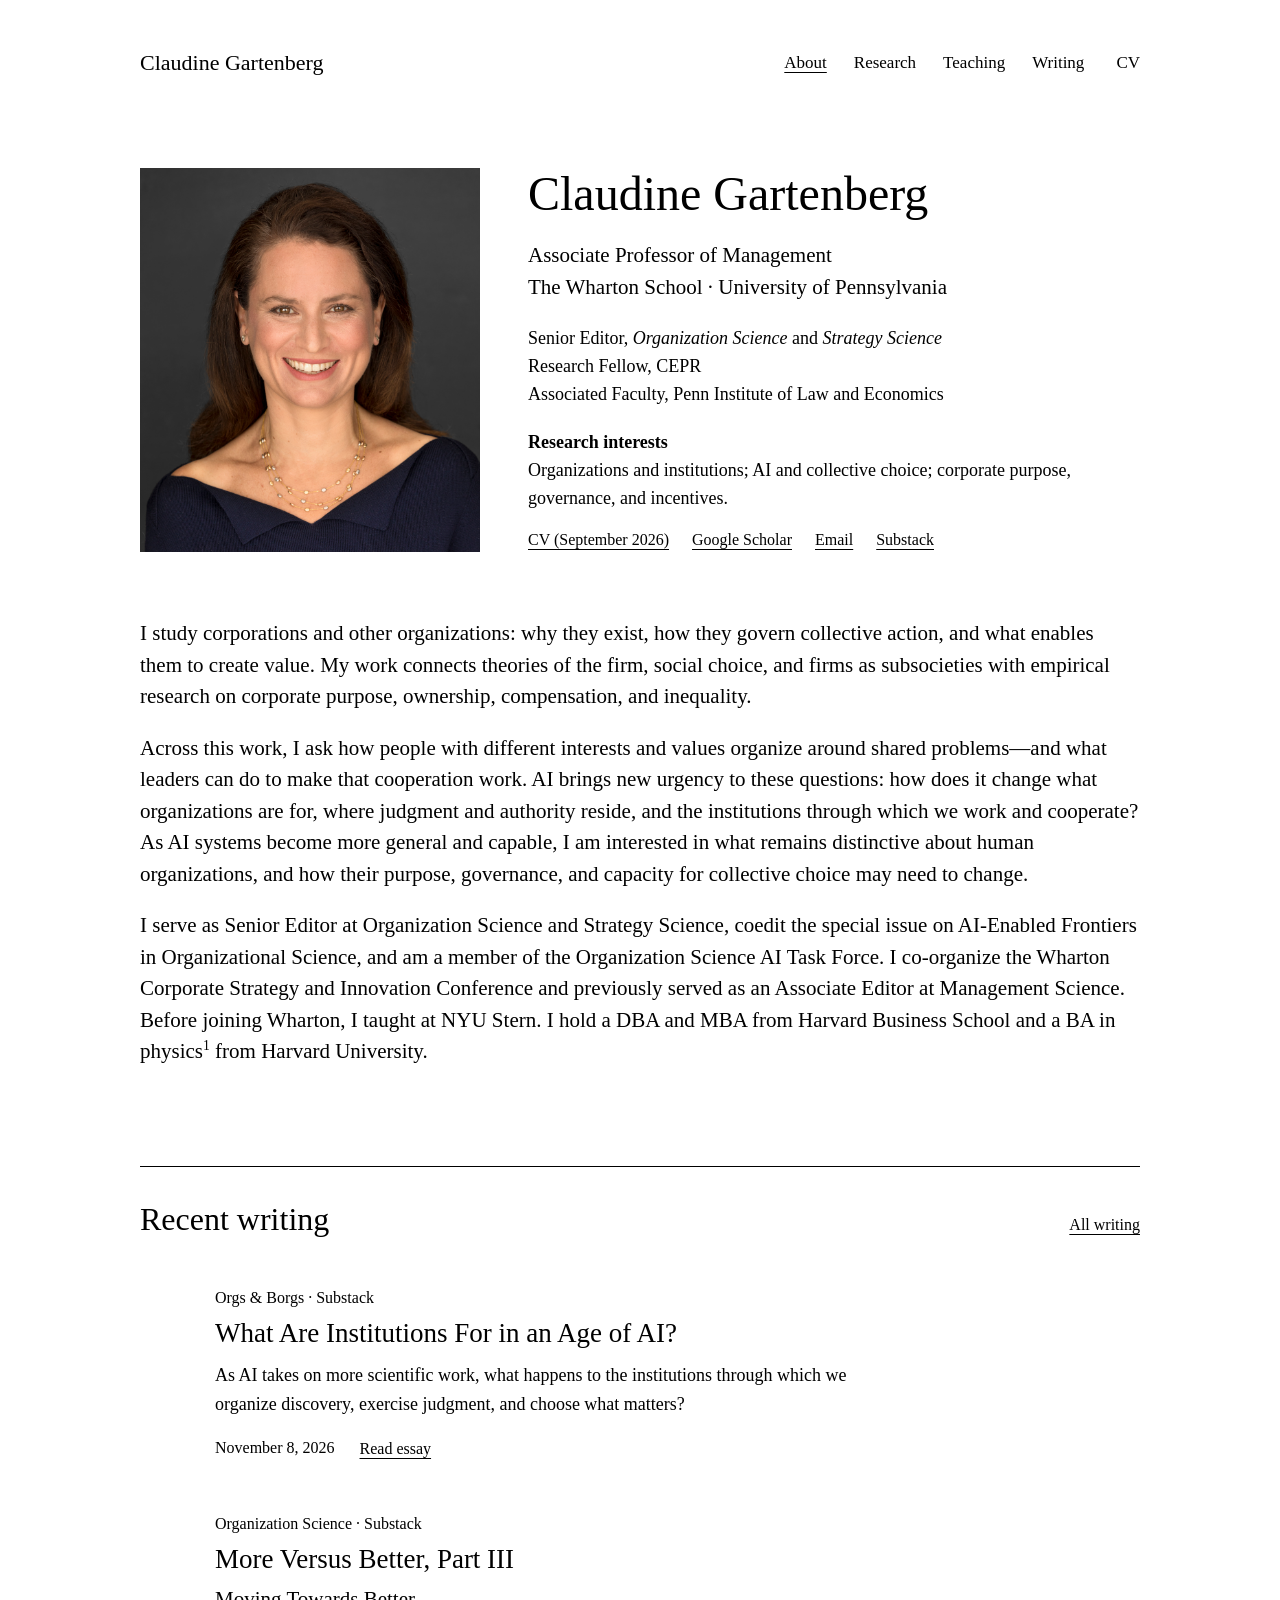
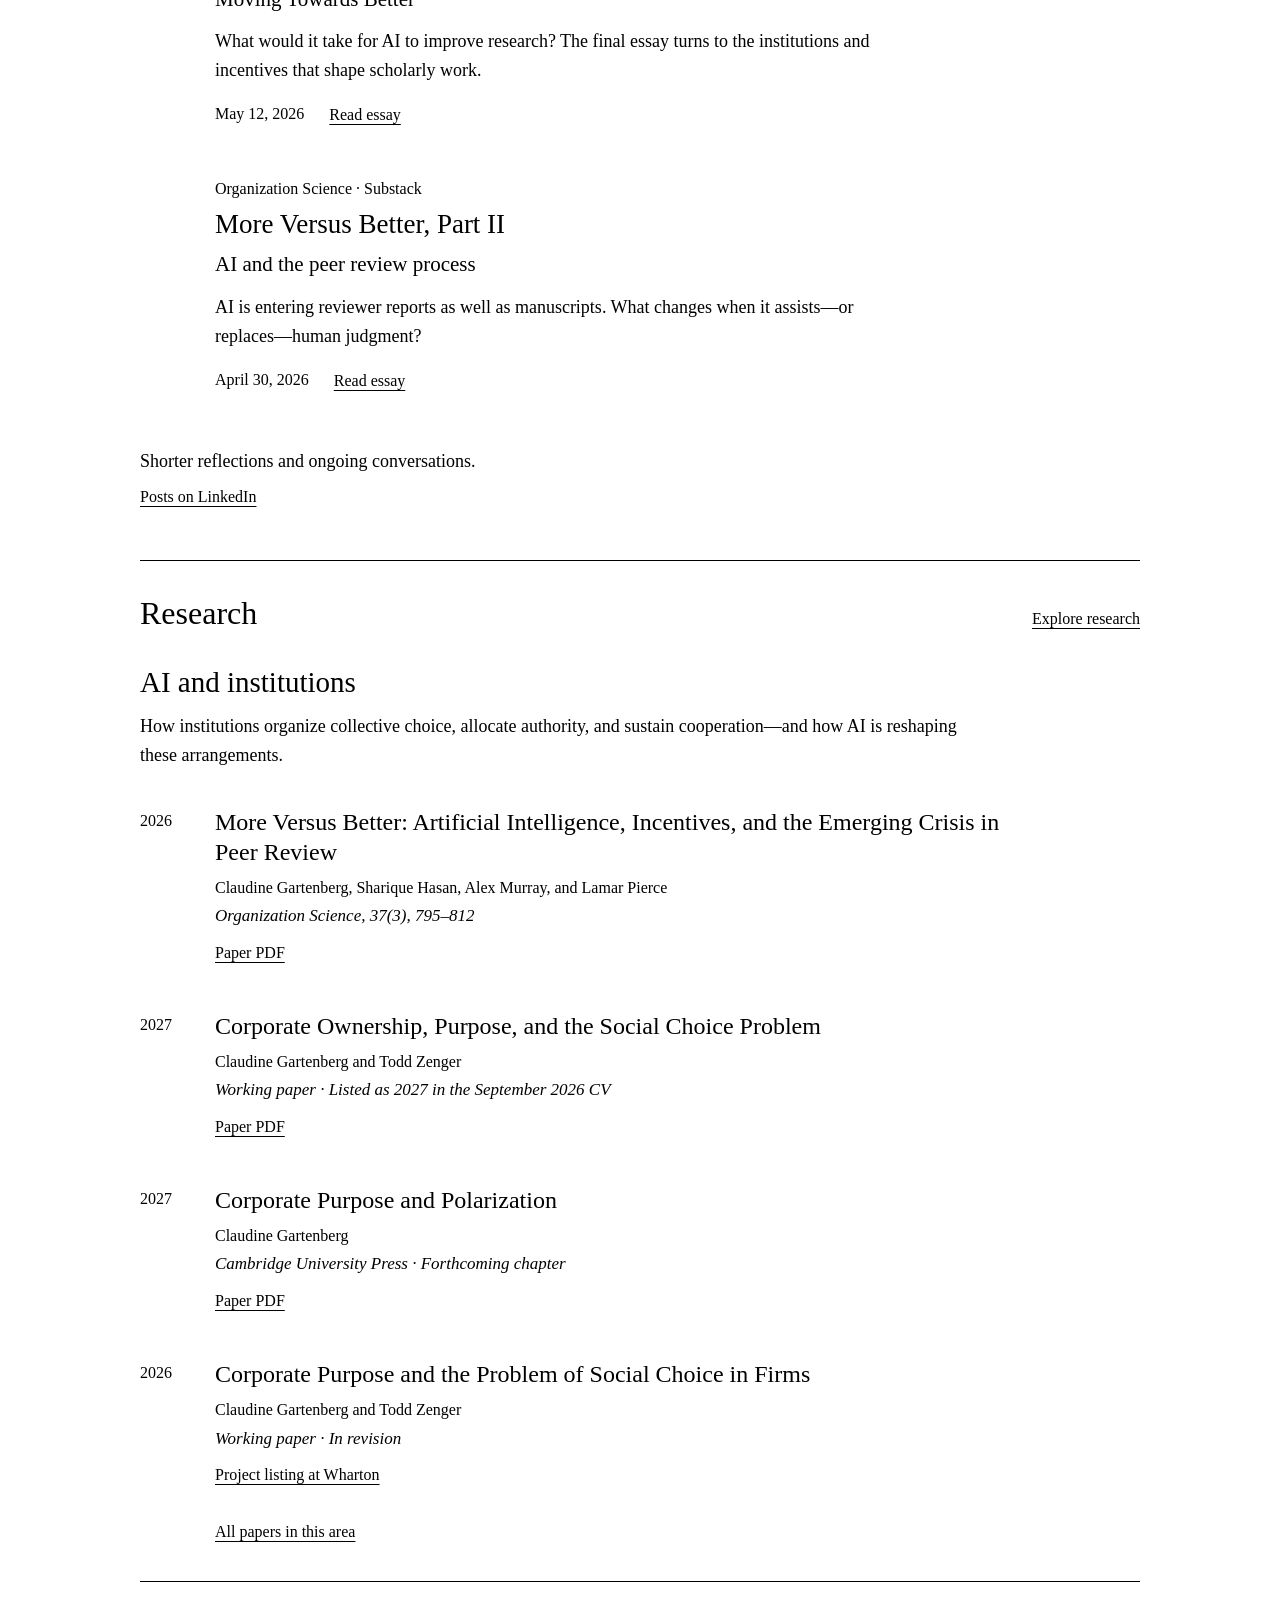
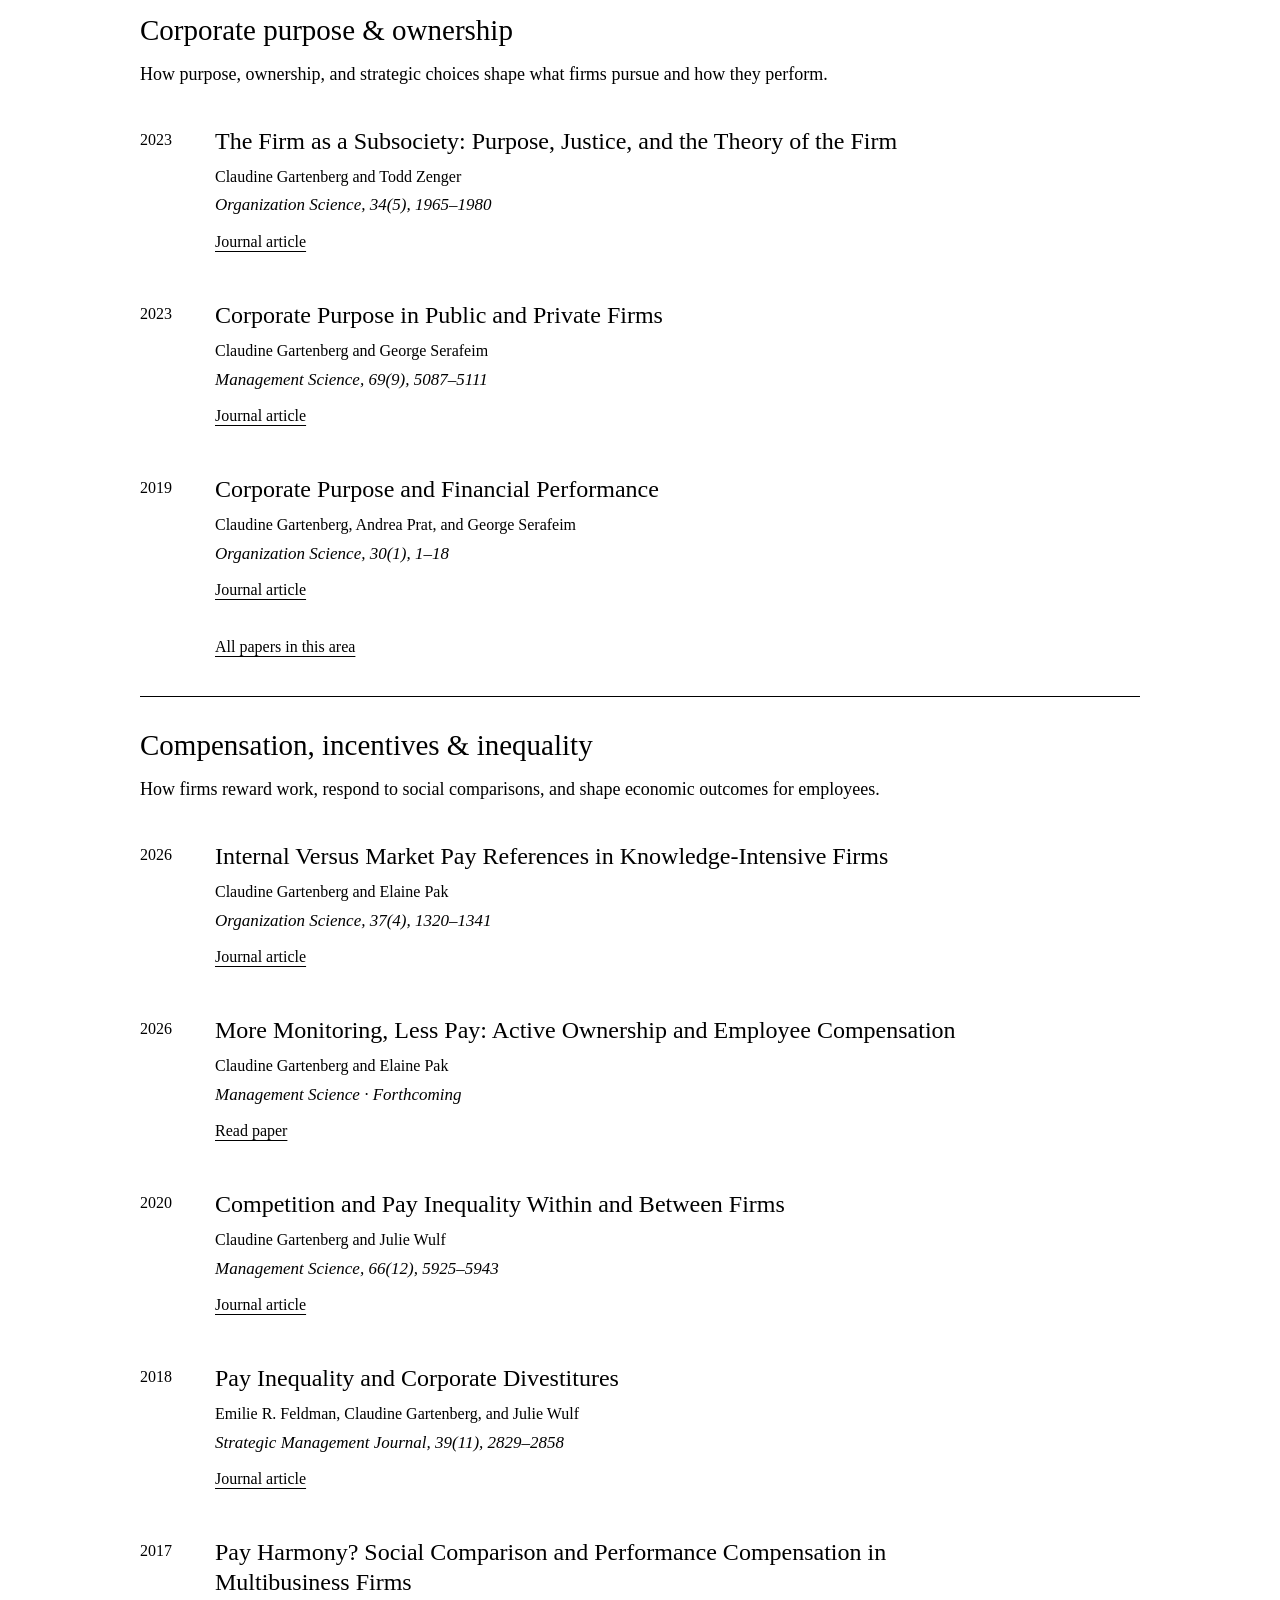
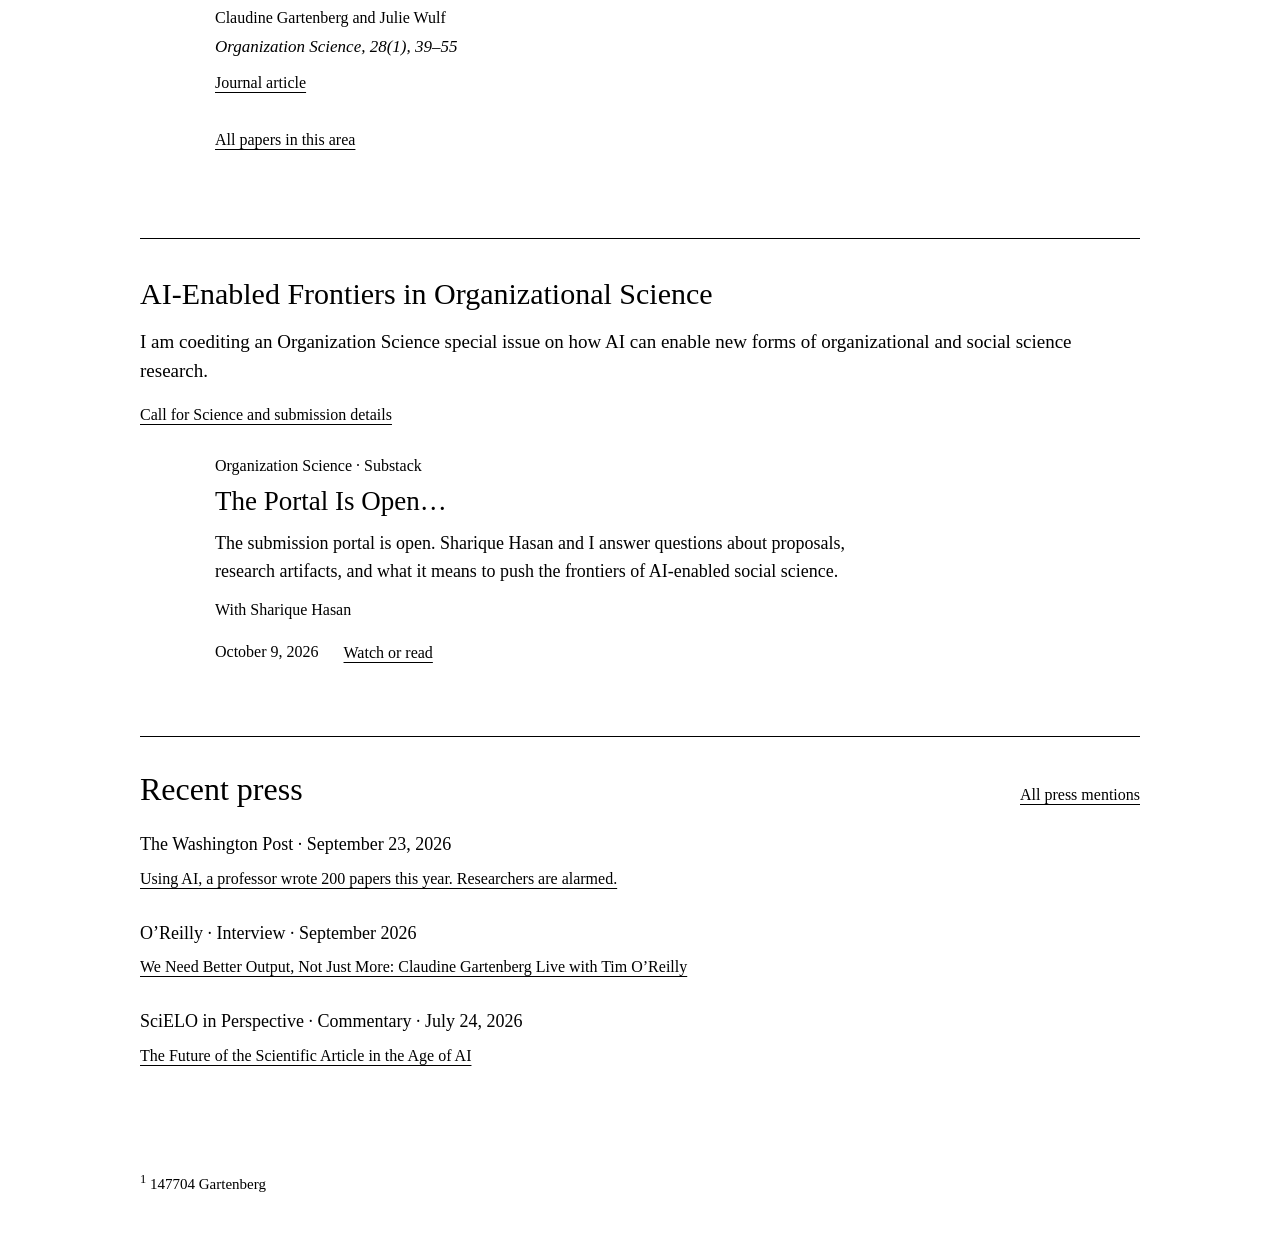
==== commit 4b6ea7a0: "Add verified SciELO coverage and final More Versus Better citation" ====
--- a/index.html
+++ b/index.html
@@ -7,9 +7,8 @@
 <div class="shell"><header class="site-header"><a class="wordmark" href="index.html">Claudine Gartenberg</a><nav aria-label="Main navigation"><a href="index.html" aria-current="page">About</a><a href="research.html">Research</a><a href="teaching.html">Teaching</a><a href="writing.html">Writing</a><a class="nav-cv" href="cv/claudine-gartenberg-cv-september-2026.pdf">CV <span aria-hidden="true">↗</span></a></nav></header>
 <main id="main" tabindex="-1"><section class="intro"><aside class="portrait-panel"><img src="assets/claudine-gartenberg-2049L.jpg" alt="Claudine Gartenberg" width="2100" height="3150" fetchpriority="high"></aside><div class="intro-copy"><h1>Claudine Gartenberg</h1><p class="appointment">Associate Professor of Management<br>The Wharton School · University of Pennsylvania</p><div class="profile-facts"><p>Senior Editor, <em>Organization Science</em> and <em>Strategy Science</em><br>Research Fellow, CEPR<br>Associated Faculty, Penn Institute of Law and Economics</p><p><strong>Research interests</strong><br>Organizations and institutions; AI and collective choice; corporate purpose, governance, and incentives.</p></div><div class="intro-links"><a class="text-link" href="cv/claudine-gartenberg-cv-september-2026.pdf">CV (September 2026) <span aria-hidden="true">↗</span></a><a class="text-link" href="https://scholar.google.com/citations?user=PspKXL8AAAAJ&amp;hl=en">Google Scholar <span aria-hidden="true">↗</span></a><a class="text-link" href="mailto:cgart@wharton.upenn.edu">Email <span aria-hidden="true">↗</span></a><a class="text-link" href="https://orgsandborgs.substack.com/">Substack <span aria-hidden="true">↗</span></a></div></div><div class="bio"><p>I study corporations and other organizations: why they exist, how they govern collective action, and what enables them to create value. My work connects theories of the firm, social choice, and firms as subsocieties with empirical research on corporate purpose, ownership, compensation, and inequality.</p><p>Across this work, I ask how people with different interests and values organize around shared problems—and what leaders can do to make that cooperation work. AI brings new urgency to these questions: how does it change what organizations are for, where judgment and authority reside, and the institutions through which we work and cooperate? As AI systems become more general and capable, I am interested in what remains distinctive about human organizations, and how their purpose, governance, and capacity for collective choice may need to change.</p><p>I serve as Senior Editor at Organization Science and Strategy Science, coedit the special issue on AI-Enabled Frontiers in Organizational Science, and am a member of the Organization Science AI Task Force. I co-organize the Wharton Corporate Strategy and Innovation Conference and previously served as an Associate Editor at Management Science. Before joining Wharton, I taught at NYU Stern. I hold a DBA and MBA from Harvard Business School and a BA in physics<sup id="asteroid-reference"><a href="#footnote-1" aria-label="Footnote 1">1</a></sup> from Harvard University.</p></div></section>
 <section class="section" aria-labelledby="public-writing"><div class="section-heading"><h2 id="public-writing">Recent writing</h2><a class="text-link" href="writing.html">All writing</a></div><article class="essay essay-row"><div><p class="eyebrow">Orgs &amp; Borgs · Substack</p><h3><a href="https://orgsandborgs.substack.com/p/what-are-institutions-for-in-an-age">What Are Institutions For in an Age of AI?</a></h3><p class="essay-summary">As AI takes on more scientific work, what happens to the institutions through which we organize discovery, exercise judgment, and choose what matters?</p><div class="essay-bottom"><span>November 8, 2026</span><a class="text-link" href="https://orgsandborgs.substack.com/p/what-are-institutions-for-in-an-age">Read essay <span aria-hidden="true">↗</span></a></div></div></article><article class="essay essay-row"><div><p class="eyebrow">Organization Science · Substack</p><h3><a href="https://orgsci.substack.com/p/more-versus-better-part-iii">More Versus Better, Part III</a></h3><p class="essay-subtitle">Moving Towards Better</p><p class="essay-summary">What would it take for AI to improve research? The final essay turns to the institutions and incentives that shape scholarly work.</p><div class="essay-bottom"><span>May 12, 2026</span><a class="text-link" href="https://orgsci.substack.com/p/more-versus-better-part-iii">Read essay <span aria-hidden="true">↗</span></a></div></div></article><article class="essay essay-row"><div><p class="eyebrow">Organization Science · Substack</p><h3><a href="https://orgsci.substack.com/p/more-versus-better-part-ii">More Versus Better, Part II</a></h3><p class="essay-subtitle">AI and the peer review process</p><p class="essay-summary">AI is entering reviewer reports as well as manuscripts. What changes when it assists—or replaces—human judgment?</p><div class="essay-bottom"><span>April 30, 2026</span><a class="text-link" href="https://orgsci.substack.com/p/more-versus-better-part-ii">Read essay <span aria-hidden="true">↗</span></a></div></div></article><div class="linkedin-note"><p>Shorter reflections and ongoing conversations.</p><a class="text-link" href="https://www.linkedin.com/in/claudine-gartenberg-b16b7a1/recent-activity/all/">Posts on LinkedIn <span aria-hidden="true">↗</span></a></div></section>
-<section class="section research-section" aria-labelledby="selected-research"><div class="section-heading"><h2 id="selected-research">Research</h2><a class="text-link" href="research.html">Explore research</a></div><section class="research-group" id="ai-theory-firm" aria-labelledby="ai-theory-firm-title"><h3 id="ai-theory-firm-title">AI and institutions</h3><p class="group-description">How institutions organize collective choice, allocate authority, and sustain cooperation—and how AI is reshaping these arrangements.</p><div class="paper-list"><article class="paper" id="more-versus-better"><div class="paper-date">2026</div><div class="paper-body"><h4><a href="https://faculty.wharton.upenn.edu/wp-content/uploads/2026/04/More-Versus-Better.pdf">More Versus Better: Artificial Intelligence, Incentives, and the Emerging Crisis in Peer Review</a></h4><p class="authors">Claudine Gartenberg, Sharique Hasan, Alex Murray, and Lamar Pierce</p><p class="venue">Organization Science</p><div class="paper-links"><a class="text-link" href="https://faculty.wharton.upenn.edu/wp-content/uploads/2026/04/More-Versus-Better.pdf">Paper PDF <span aria-hidden="true">↗</span></a></div></div></article><article class="paper" id="ownership-social-choice"><div class="paper-date">2027</div><div class="paper-body"><h4><a href="papers/corporate-ownership-purpose-social-choice.pdf">Corporate Ownership, Purpose, and the Social Choice Problem</a></h4><p class="authors">Claudine Gartenberg and Todd Zenger</p><p class="venue">Working paper · Listed as 2027 in the September 2026 CV</p><div class="paper-links"><a class="text-link" href="papers/corporate-ownership-purpose-social-choice.pdf">Paper PDF <span aria-hidden="true">↗</span></a></div></div></article><article class="paper" id="purpose-polarization"><div class="paper-date">2027</div><div class="paper-body"><h4><a href="papers/corporate-purpose-polarization.pdf">Corporate Purpose and Polarization</a></h4><p class="authors">Claudine Gartenberg</p><p class="venue">Cambridge University Press · Forthcoming chapter</p><div class="paper-links"><a class="text-link" href="papers/corporate-purpose-polarization.pdf">Paper PDF <span aria-hidden="true">↗</span></a></div></div></article><article class="paper" id="social-choice-firms"><div class="paper-date">2026</div><div class="paper-body"><h4><a href="https://mgmt.wharton.upenn.edu/profile/cgart/#wfp-research">Corporate Purpose and the Problem of Social Choice in Firms</a></h4><p class="authors">Claudine Gartenberg and Todd Zenger</p><p class="venue">Working paper · In revision</p><div class="paper-links"><a class="text-link" href="https://mgmt.wharton.upenn.edu/profile/cgart/#wfp-research">Project listing at Wharton <span aria-hidden="true">↗</span></a></div></div></article></div><a class="text-link" href="research.html#ai-theory-firm">All papers in this area</a></section><section class="research-group" id="purpose-ownership" aria-labelledby="purpose-ownership-title"><h3 id="purpose-ownership-title">Corporate purpose &amp; ownership</h3><p class="group-description">How purpose, ownership, and strategic choices shape what firms pursue and how they perform.</p><div class="paper-list"><article class="paper" id="firm-subsociety"><div class="paper-date">2023</div><div class="paper-body"><h4><a href="https://pubsonline.informs.org/doi/10.1287/orsc.2022.1650">The Firm as a Subsociety: Purpose, Justice, and the Theory of the Firm</a></h4><p class="authors">Claudine Gartenberg and Todd Zenger</p><p class="venue">Organization Science, 34(5), 1965–1980</p><div class="paper-links"><a class="text-link" href="https://pubsonline.informs.org/doi/10.1287/orsc.2022.1650">Journal article <span aria-hidden="true">↗</span></a></div></div></article><article class="paper" id="public-private"><div class="paper-date">2023</div><div class="paper-body"><h4><a href="https://pubsonline.informs.org/doi/10.1287/mnsc.2022.4618">Corporate Purpose in Public and Private Firms</a></h4><p class="authors">Claudine Gartenberg and George Serafeim</p><p class="venue">Management Science, 69(9), 5087–5111</p><div class="paper-links"><a class="text-link" href="https://pubsonline.informs.org/doi/10.1287/mnsc.2022.4618">Journal article <span aria-hidden="true">↗</span></a></div></div></article><article class="paper" id="purpose-performance"><div class="paper-date">2019</div><div class="paper-body"><h4><a href="https://pubsonline.informs.org/doi/10.1287/orsc.2018.1230">Corporate Purpose and Financial Performance</a></h4><p class="authors">Claudine Gartenberg, Andrea Prat, and George Serafeim</p><p class="venue">Organization Science, 30(1), 1–18</p><div class="paper-links"><a class="text-link" href="https://pubsonline.informs.org/doi/10.1287/orsc.2018.1230">Journal article <span aria-hidden="true">↗</span></a></div></div></article></div><a class="text-link" href="research.html#purpose-ownership">All papers in this area</a></section><section class="research-group" id="compensation-incentives" aria-labelledby="compensation-incentives-title"><h3 id="compensation-incentives-title">Compensation, incentives &amp; inequality</h3><p class="group-description">How firms reward work, respond to social comparisons, and shape economic outcomes for employees.</p><div class="paper-list"><article class="paper" id="pay-references"><div class="paper-date">2026</div><div class="paper-body"><h4><a href="https://pubsonline.informs.org/doi/10.1287/orsc.2024.19959">Internal Versus Market Pay References in Knowledge-Intensive Firms</a></h4><p class="authors">Claudine Gartenberg and Elaine Pak</p><p class="venue">Organization Science, 37(4), 1320–1341</p><div class="paper-links"><a class="text-link" href="https://pubsonline.informs.org/doi/10.1287/orsc.2024.19959">Journal article <span aria-hidden="true">↗</span></a></div></div></article><article class="paper" id="active-ownership"><div class="paper-date">2026</div><div class="paper-body"><h4><a href="https://papers.ssrn.com/sol3/papers.cfm?abstract_id=4536292">More Monitoring, Less Pay: Active Ownership and Employee Compensation</a></h4><p class="authors">Claudine Gartenberg and Elaine Pak</p><p class="venue">Management Science · Forthcoming</p><div class="paper-links"><a class="text-link" href="https://papers.ssrn.com/sol3/papers.cfm?abstract_id=4536292">Read paper <span aria-hidden="true">↗</span></a></div></div></article><article class="paper" id="competition-pay"><div class="paper-date">2020</div><div class="paper-body"><h4><a href="https://pubsonline.informs.org/doi/10.1287/mnsc.2019.3471">Competition and Pay Inequality Within and Between Firms</a></h4><p class="authors">Claudine Gartenberg and Julie Wulf</p><p class="venue">Management Science, 66(12), 5925–5943</p><div class="paper-links"><a class="text-link" href="https://pubsonline.informs.org/doi/10.1287/mnsc.2019.3471">Journal article <span aria-hidden="true">↗</span></a></div></div></article><article class="paper" id="divestitures-pay"><div class="paper-date">2018</div><div class="paper-body"><h4><a href="https://sms.onlinelibrary.wiley.com/doi/10.1002/smj.2933">Pay Inequality and Corporate Divestitures</a></h4><p class="authors">Emilie R. Feldman, Claudine Gartenberg, and Julie Wulf</p><p class="venue">Strategic Management Journal, 39(11), 2829–2858</p><div class="paper-links"><a class="text-link" href="https://sms.onlinelibrary.wiley.com/doi/10.1002/smj.2933">Journal article <span aria-hidden="true">↗</span></a></div></div></article><article class="paper" id="pay-harmony"><div class="paper-date">2017</div><div class="paper-body"><h4><a href="https://pubsonline.informs.org/doi/10.1287/orsc.2017.1109">Pay Harmony? Social Comparison and Performance Compensation in Multibusiness Firms</a></h4><p class="authors">Claudine Gartenberg and Julie Wulf</p><p class="venue">Organization Science, 28(1), 39–55</p><div class="paper-links"><a class="text-link" href="https://pubsonline.informs.org/doi/10.1287/orsc.2017.1109">Journal article <span aria-hidden="true">↗</span></a></div></div></article></div><a class="text-link" href="research.html#compensation-incentives">All papers in this area</a></section></section>
+<section class="section research-section" aria-labelledby="selected-research"><div class="section-heading"><h2 id="selected-research">Research</h2><a class="text-link" href="research.html">Explore research</a></div><section class="research-group" id="ai-theory-firm" aria-labelledby="ai-theory-firm-title"><h3 id="ai-theory-firm-title">AI and institutions</h3><p class="group-description">How institutions organize collective choice, allocate authority, and sustain cooperation—and how AI is reshaping these arrangements.</p><div class="paper-list"><article class="paper" id="more-versus-better"><div class="paper-date">2026</div><div class="paper-body"><h4><a href="https://faculty.wharton.upenn.edu/wp-content/uploads/2026/04/More-Versus-Better.pdf">More Versus Better: Artificial Intelligence, Incentives, and the Emerging Crisis in Peer Review</a></h4><p class="authors">Claudine Gartenberg, Sharique Hasan, Alex Murray, and Lamar Pierce</p><p class="venue">Organization Science, 37(3), 795–812</p><div class="paper-links"><a class="text-link" href="https://faculty.wharton.upenn.edu/wp-content/uploads/2026/04/More-Versus-Better.pdf">Paper PDF <span aria-hidden="true">↗</span></a></div></div></article><article class="paper" id="ownership-social-choice"><div class="paper-date">2027</div><div class="paper-body"><h4><a href="papers/corporate-ownership-purpose-social-choice.pdf">Corporate Ownership, Purpose, and the Social Choice Problem</a></h4><p class="authors">Claudine Gartenberg and Todd Zenger</p><p class="venue">Working paper · Listed as 2027 in the September 2026 CV</p><div class="paper-links"><a class="text-link" href="papers/corporate-ownership-purpose-social-choice.pdf">Paper PDF <span aria-hidden="true">↗</span></a></div></div></article><article class="paper" id="purpose-polarization"><div class="paper-date">2027</div><div class="paper-body"><h4><a href="papers/corporate-purpose-polarization.pdf">Corporate Purpose and Polarization</a></h4><p class="authors">Claudine Gartenberg</p><p class="venue">Cambridge University Press · Forthcoming chapter</p><div class="paper-links"><a class="text-link" href="papers/corporate-purpose-polarization.pdf">Paper PDF <span aria-hidden="true">↗</span></a></div></div></article><article class="paper" id="social-choice-firms"><div class="paper-date">2026</div><div class="paper-body"><h4><a href="https://mgmt.wharton.upenn.edu/profile/cgart/#wfp-research">Corporate Purpose and the Problem of Social Choice in Firms</a></h4><p class="authors">Claudine Gartenberg and Todd Zenger</p><p class="venue">Working paper · In revision</p><div class="paper-links"><a class="text-link" href="https://mgmt.wharton.upenn.edu/profile/cgart/#wfp-research">Project listing at Wharton <span aria-hidden="true">↗</span></a></div></div></article></div><a class="text-link" href="research.html#ai-theory-firm">All papers in this area</a></section><section class="research-group" id="purpose-ownership" aria-labelledby="purpose-ownership-title"><h3 id="purpose-ownership-title">Corporate purpose &amp; ownership</h3><p class="group-description">How purpose, ownership, and strategic choices shape what firms pursue and how they perform.</p><div class="paper-list"><article class="paper" id="firm-subsociety"><div class="paper-date">2023</div><div class="paper-body"><h4><a href="https://pubsonline.informs.org/doi/10.1287/orsc.2022.1650">The Firm as a Subsociety: Purpose, Justice, and the Theory of the Firm</a></h4><p class="authors">Claudine Gartenberg and Todd Zenger</p><p class="venue">Organization Science, 34(5), 1965–1980</p><div class="paper-links"><a class="text-link" href="https://pubsonline.informs.org/doi/10.1287/orsc.2022.1650">Journal article <span aria-hidden="true">↗</span></a></div></div></article><article class="paper" id="public-private"><div class="paper-date">2023</div><div class="paper-body"><h4><a href="https://pubsonline.informs.org/doi/10.1287/mnsc.2022.4618">Corporate Purpose in Public and Private Firms</a></h4><p class="authors">Claudine Gartenberg and George Serafeim</p><p class="venue">Management Science, 69(9), 5087–5111</p><div class="paper-links"><a class="text-link" href="https://pubsonline.informs.org/doi/10.1287/mnsc.2022.4618">Journal article <span aria-hidden="true">↗</span></a></div></div></article><article class="paper" id="purpose-performance"><div class="paper-date">2019</div><div class="paper-body"><h4><a href="https://pubsonline.informs.org/doi/10.1287/orsc.2018.1230">Corporate Purpose and Financial Performance</a></h4><p class="authors">Claudine Gartenberg, Andrea Prat, and George Serafeim</p><p class="venue">Organization Science, 30(1), 1–18</p><div class="paper-links"><a class="text-link" href="https://pubsonline.informs.org/doi/10.1287/orsc.2018.1230">Journal article <span aria-hidden="true">↗</span></a></div></div></article></div><a class="text-link" href="research.html#purpose-ownership">All papers in this area</a></section><section class="research-group" id="compensation-incentives" aria-labelledby="compensation-incentives-title"><h3 id="compensation-incentives-title">Compensation, incentives &amp; inequality</h3><p class="group-description">How firms reward work, respond to social comparisons, and shape economic outcomes for employees.</p><div class="paper-list"><article class="paper" id="pay-references"><div class="paper-date">2026</div><div class="paper-body"><h4><a href="https://pubsonline.informs.org/doi/10.1287/orsc.2024.19959">Internal Versus Market Pay References in Knowledge-Intensive Firms</a></h4><p class="authors">Claudine Gartenberg and Elaine Pak</p><p class="venue">Organization Science, 37(4), 1320–1341</p><div class="paper-links"><a class="text-link" href="https://pubsonline.informs.org/doi/10.1287/orsc.2024.19959">Journal article <span aria-hidden="true">↗</span></a></div></div></article><article class="paper" id="active-ownership"><div class="paper-date">2026</div><div class="paper-body"><h4><a href="https://papers.ssrn.com/sol3/papers.cfm?abstract_id=4536292">More Monitoring, Less Pay: Active Ownership and Employee Compensation</a></h4><p class="authors">Claudine Gartenberg and Elaine Pak</p><p class="venue">Management Science · Forthcoming</p><div class="paper-links"><a class="text-link" href="https://papers.ssrn.com/sol3/papers.cfm?abstract_id=4536292">Read paper <span aria-hidden="true">↗</span></a></div></div></article><article class="paper" id="competition-pay"><div class="paper-date">2020</div><div class="paper-body"><h4><a href="https://pubsonline.informs.org/doi/10.1287/mnsc.2019.3471">Competition and Pay Inequality Within and Between Firms</a></h4><p class="authors">Claudine Gartenberg and Julie Wulf</p><p class="venue">Management Science, 66(12), 5925–5943</p><div class="paper-links"><a class="text-link" href="https://pubsonline.informs.org/doi/10.1287/mnsc.2019.3471">Journal article <span aria-hidden="true">↗</span></a></div></div></article><article class="paper" id="divestitures-pay"><div class="paper-date">2018</div><div class="paper-body"><h4><a href="https://sms.onlinelibrary.wiley.com/doi/10.1002/smj.2933">Pay Inequality and Corporate Divestitures</a></h4><p class="authors">Emilie R. Feldman, Claudine Gartenberg, and Julie Wulf</p><p class="venue">Strategic Management Journal, 39(11), 2829–2858</p><div class="paper-links"><a class="text-link" href="https://sms.onlinelibrary.wiley.com/doi/10.1002/smj.2933">Journal article <span aria-hidden="true">↗</span></a></div></div></article><article class="paper" id="pay-harmony"><div class="paper-date">2017</div><div class="paper-body"><h4><a href="https://pubsonline.informs.org/doi/10.1287/orsc.2017.1109">Pay Harmony? Social Comparison and Performance Compensation in Multibusiness Firms</a></h4><p class="authors">Claudine Gartenberg and Julie Wulf</p><p class="venue">Organization Science, 28(1), 39–55</p><div class="paper-links"><a class="text-link" href="https://pubsonline.informs.org/doi/10.1287/orsc.2017.1109">Journal article <span aria-hidden="true">↗</span></a></div></div></article></div><a class="text-link" href="research.html#compensation-incentives">All papers in this area</a></section></section>
 <section class="editorial-initiative" aria-labelledby="special-issue"><div><h2 id="special-issue">AI-Enabled Frontiers in Organizational Science</h2><p>I am coediting an Organization Science special issue on how AI can enable new forms of organizational and social science research.</p><a class="text-link" href="https://orgsci.org/">Call for Science and submission details <span aria-hidden="true">↗</span></a><article class="essay essay-row"><div><p class="eyebrow">Organization Science · Substack</p><h3><a href="https://orgsci.substack.com/p/the-portal-is-open">The Portal Is Open…</a></h3><p class="essay-summary">The submission portal is open. Sharique Hasan and I answer questions about proposals, research artifacts, and what it means to push the frontiers of AI-enabled social science.</p><p class="byline">With Sharique Hasan</p><div class="essay-bottom"><span>October 9, 2026</span><a class="text-link" href="https://orgsci.substack.com/p/the-portal-is-open">Watch or read <span aria-hidden="true">↗</span></a></div></div></article></div></section>
-
-<section class="section" aria-labelledby="recent-press"><div class="section-heading"><h2 id="recent-press">Recent press</h2><a class="text-link" href="writing.html#press-mentions">All press mentions</a></div><ul class="press-list"><li><p>The Washington Post · September 23, 2026</p><a class="text-link" href="https://www.washingtonpost.com/education/2026/09/23/nine-months-200-academic-papers-one-professors-ai-assisted-output/">Using AI, a professor wrote 200 papers this year. Researchers are alarmed. <span aria-hidden="true">↗</span></a></li><li><p>O’Reilly · Interview · September 2026</p><a class="text-link" href="https://www.oreilly.com/videos/we-need-better/0642572452186/">We Need Better Output, Not Just More: Claudine Gartenberg Live with Tim O’Reilly <span aria-hidden="true">↗</span></a></li><li><p>Financial Times · July 23, 2026</p><a class="text-link" href="https://www.ft.com/content/52e688a0-c6c1-4161-9878-1fab12c5e806?syn-25a6b1a6=1">Concerns rise as volume of research soars and quality drops <span aria-hidden="true">↗</span></a></li></ul></section>
+<section class="section" aria-labelledby="recent-press"><div class="section-heading"><h2 id="recent-press">Recent press</h2><a class="text-link" href="writing.html#press-mentions">All press mentions</a></div><ul class="press-list"><li><p>The Washington Post · September 23, 2026</p><a class="text-link" href="https://www.washingtonpost.com/education/2026/09/23/nine-months-200-academic-papers-one-professors-ai-assisted-output/">Using AI, a professor wrote 200 papers this year. Researchers are alarmed. <span aria-hidden="true">↗</span></a></li><li><p>O’Reilly · Interview · September 2026</p><a class="text-link" href="https://www.oreilly.com/videos/we-need-better/0642572452186/">We Need Better Output, Not Just More: Claudine Gartenberg Live with Tim O’Reilly <span aria-hidden="true">↗</span></a></li><li><p>SciELO in Perspective · Commentary · July 24, 2026</p><a class="text-link" href="https://blog.scielo.org/en/2026/07/24/the-future-of-the-scientific-article-in-the-age-of-ai/">The Future of the Scientific Article in the Age of AI <span aria-hidden="true">↗</span></a></li></ul></section>
 <aside class="page-footnotes" aria-label="Footnotes"><p id="footnote-1"><sup>1</sup> <a href="https://minorplanetcenter.net/db_search/show_object?object_id=147704">147704 Gartenberg</a></p></aside></main>
 </div></body></html>
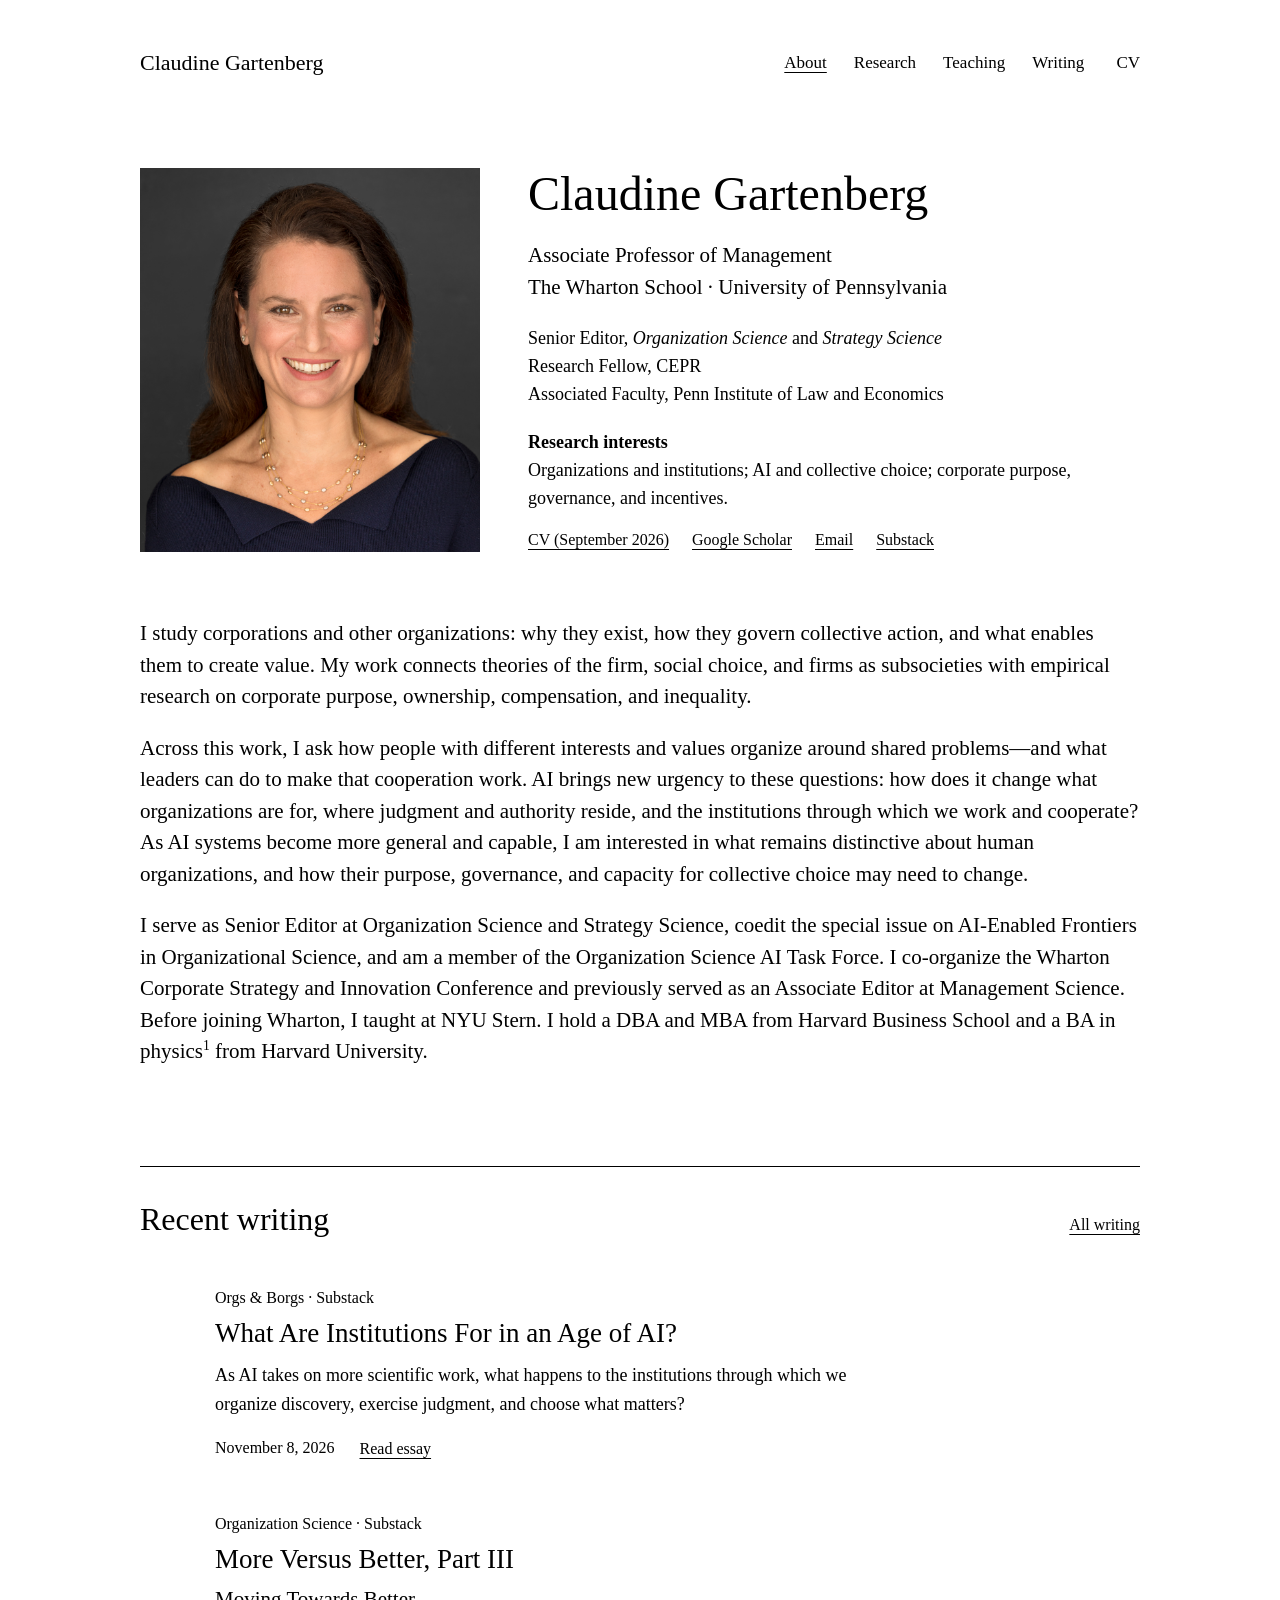
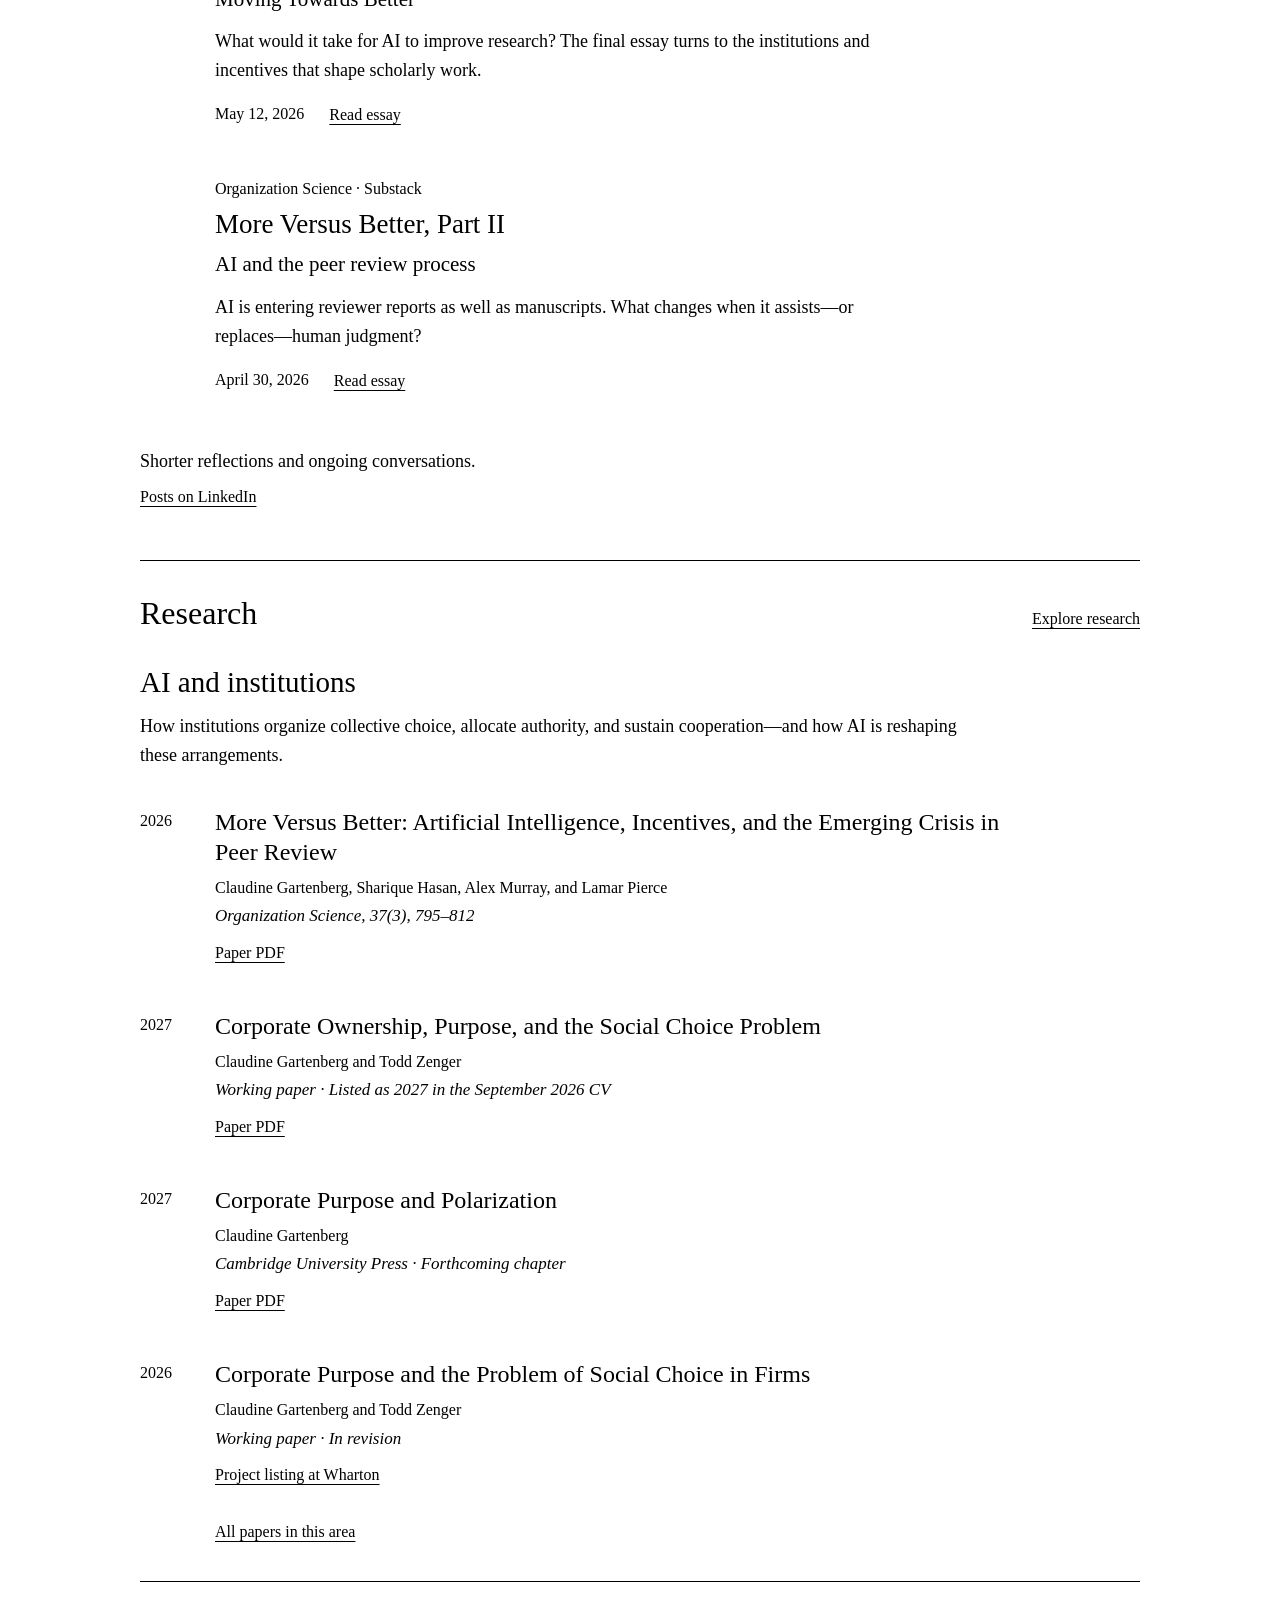
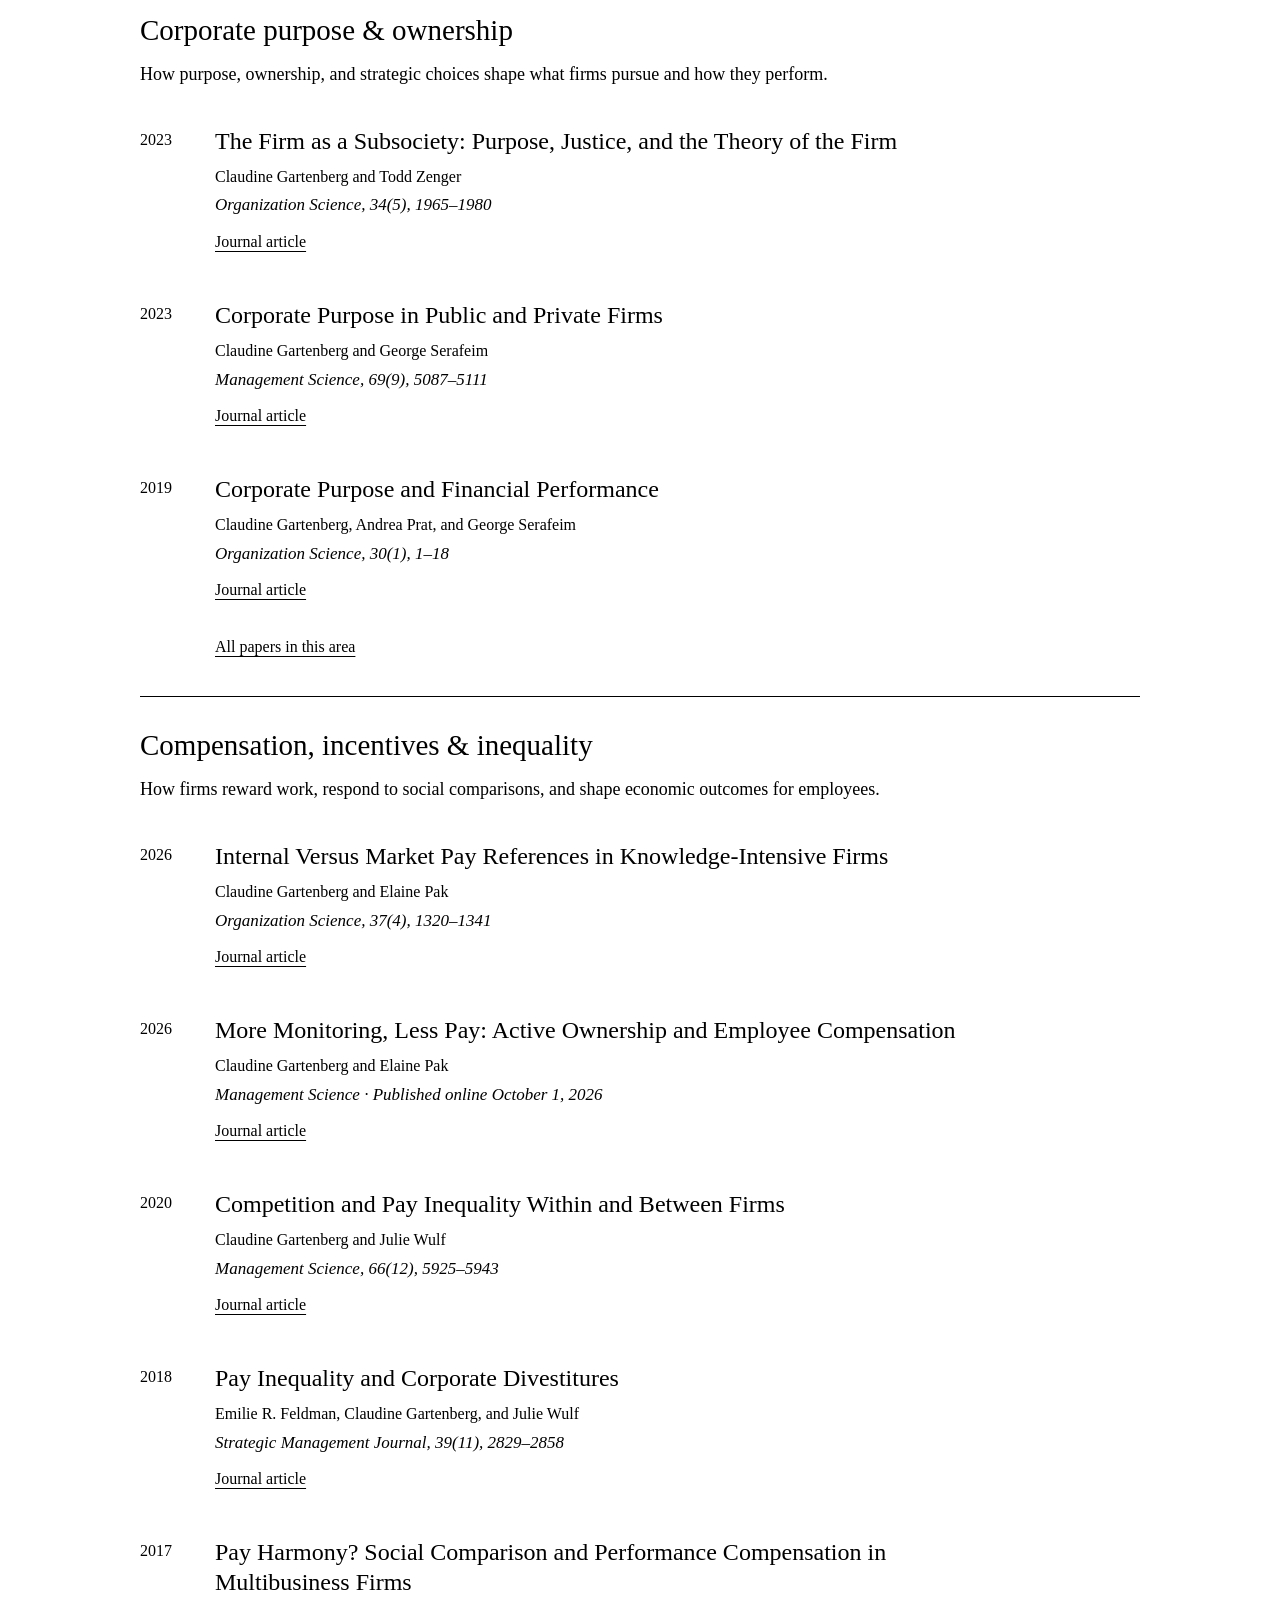
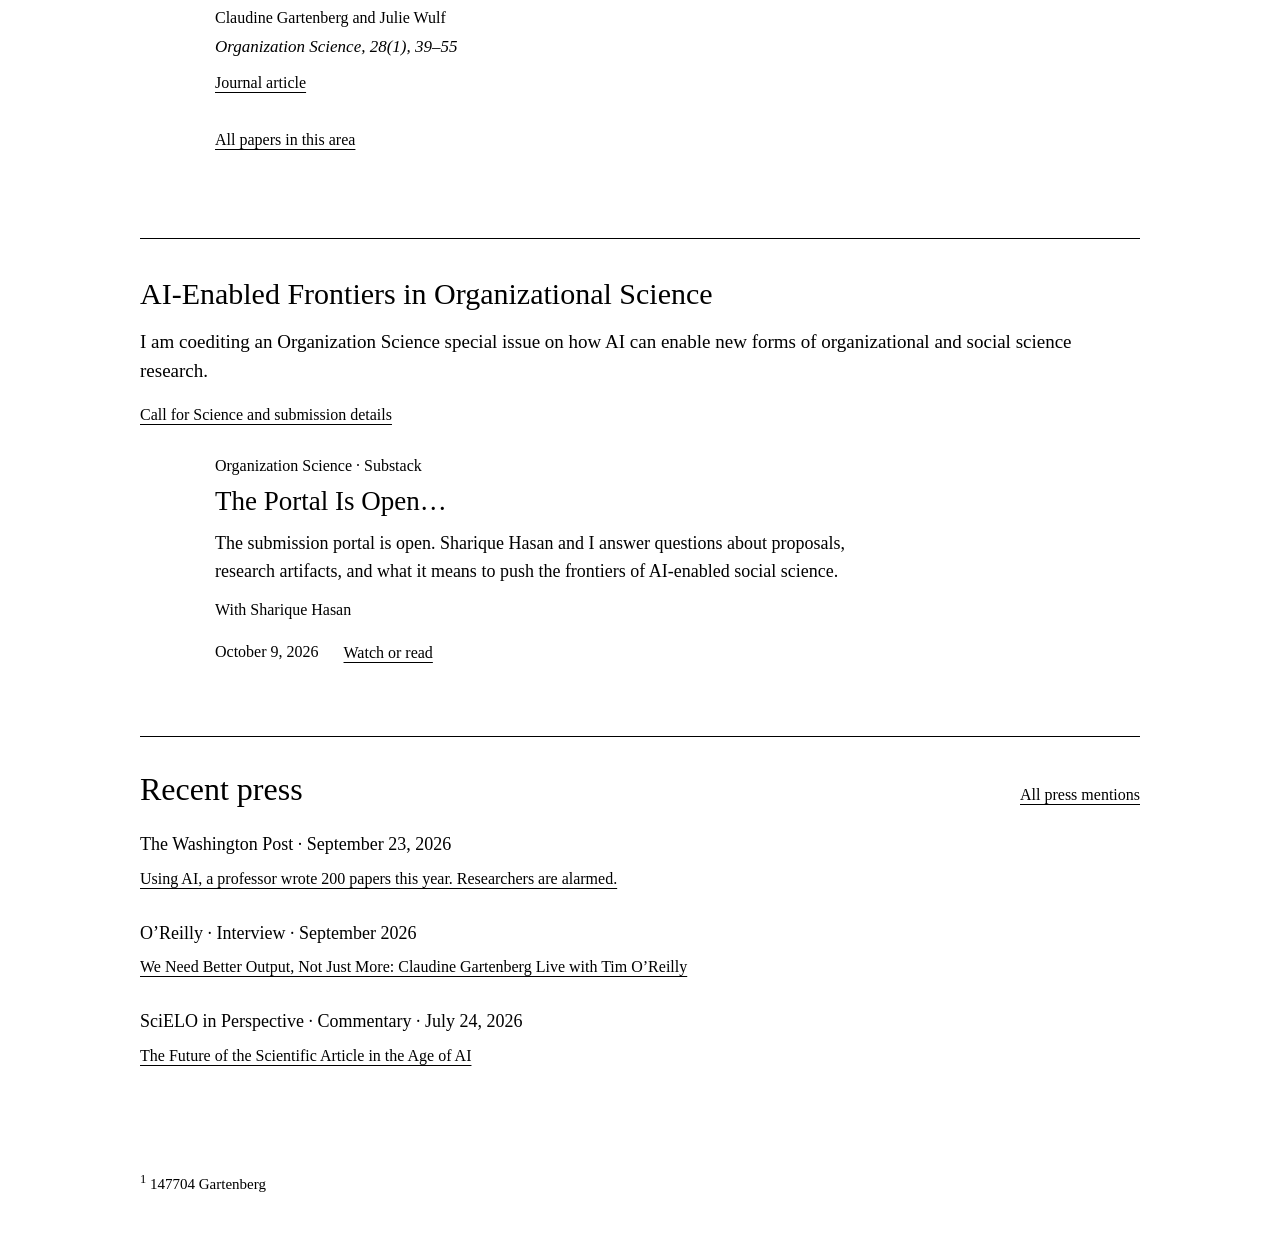
==== commit 2663678c: "Update active ownership paper to published journal version" ====
--- a/index.html
+++ b/index.html
@@ -7,7 +7,7 @@
 <div class="shell"><header class="site-header"><a class="wordmark" href="index.html">Claudine Gartenberg</a><nav aria-label="Main navigation"><a href="index.html" aria-current="page">About</a><a href="research.html">Research</a><a href="teaching.html">Teaching</a><a href="writing.html">Writing</a><a class="nav-cv" href="cv/claudine-gartenberg-cv-september-2026.pdf">CV <span aria-hidden="true">↗</span></a></nav></header>
 <main id="main" tabindex="-1"><section class="intro"><aside class="portrait-panel"><img src="assets/claudine-gartenberg-2049L.jpg" alt="Claudine Gartenberg" width="2100" height="3150" fetchpriority="high"></aside><div class="intro-copy"><h1>Claudine Gartenberg</h1><p class="appointment">Associate Professor of Management<br>The Wharton School · University of Pennsylvania</p><div class="profile-facts"><p>Senior Editor, <em>Organization Science</em> and <em>Strategy Science</em><br>Research Fellow, CEPR<br>Associated Faculty, Penn Institute of Law and Economics</p><p><strong>Research interests</strong><br>Organizations and institutions; AI and collective choice; corporate purpose, governance, and incentives.</p></div><div class="intro-links"><a class="text-link" href="cv/claudine-gartenberg-cv-september-2026.pdf">CV (September 2026) <span aria-hidden="true">↗</span></a><a class="text-link" href="https://scholar.google.com/citations?user=PspKXL8AAAAJ&amp;hl=en">Google Scholar <span aria-hidden="true">↗</span></a><a class="text-link" href="mailto:cgart@wharton.upenn.edu">Email <span aria-hidden="true">↗</span></a><a class="text-link" href="https://orgsandborgs.substack.com/">Substack <span aria-hidden="true">↗</span></a></div></div><div class="bio"><p>I study corporations and other organizations: why they exist, how they govern collective action, and what enables them to create value. My work connects theories of the firm, social choice, and firms as subsocieties with empirical research on corporate purpose, ownership, compensation, and inequality.</p><p>Across this work, I ask how people with different interests and values organize around shared problems—and what leaders can do to make that cooperation work. AI brings new urgency to these questions: how does it change what organizations are for, where judgment and authority reside, and the institutions through which we work and cooperate? As AI systems become more general and capable, I am interested in what remains distinctive about human organizations, and how their purpose, governance, and capacity for collective choice may need to change.</p><p>I serve as Senior Editor at Organization Science and Strategy Science, coedit the special issue on AI-Enabled Frontiers in Organizational Science, and am a member of the Organization Science AI Task Force. I co-organize the Wharton Corporate Strategy and Innovation Conference and previously served as an Associate Editor at Management Science. Before joining Wharton, I taught at NYU Stern. I hold a DBA and MBA from Harvard Business School and a BA in physics<sup id="asteroid-reference"><a href="#footnote-1" aria-label="Footnote 1">1</a></sup> from Harvard University.</p></div></section>
 <section class="section" aria-labelledby="public-writing"><div class="section-heading"><h2 id="public-writing">Recent writing</h2><a class="text-link" href="writing.html">All writing</a></div><article class="essay essay-row"><div><p class="eyebrow">Orgs &amp; Borgs · Substack</p><h3><a href="https://orgsandborgs.substack.com/p/what-are-institutions-for-in-an-age">What Are Institutions For in an Age of AI?</a></h3><p class="essay-summary">As AI takes on more scientific work, what happens to the institutions through which we organize discovery, exercise judgment, and choose what matters?</p><div class="essay-bottom"><span>November 8, 2026</span><a class="text-link" href="https://orgsandborgs.substack.com/p/what-are-institutions-for-in-an-age">Read essay <span aria-hidden="true">↗</span></a></div></div></article><article class="essay essay-row"><div><p class="eyebrow">Organization Science · Substack</p><h3><a href="https://orgsci.substack.com/p/more-versus-better-part-iii">More Versus Better, Part III</a></h3><p class="essay-subtitle">Moving Towards Better</p><p class="essay-summary">What would it take for AI to improve research? The final essay turns to the institutions and incentives that shape scholarly work.</p><div class="essay-bottom"><span>May 12, 2026</span><a class="text-link" href="https://orgsci.substack.com/p/more-versus-better-part-iii">Read essay <span aria-hidden="true">↗</span></a></div></div></article><article class="essay essay-row"><div><p class="eyebrow">Organization Science · Substack</p><h3><a href="https://orgsci.substack.com/p/more-versus-better-part-ii">More Versus Better, Part II</a></h3><p class="essay-subtitle">AI and the peer review process</p><p class="essay-summary">AI is entering reviewer reports as well as manuscripts. What changes when it assists—or replaces—human judgment?</p><div class="essay-bottom"><span>April 30, 2026</span><a class="text-link" href="https://orgsci.substack.com/p/more-versus-better-part-ii">Read essay <span aria-hidden="true">↗</span></a></div></div></article><div class="linkedin-note"><p>Shorter reflections and ongoing conversations.</p><a class="text-link" href="https://www.linkedin.com/in/claudine-gartenberg-b16b7a1/recent-activity/all/">Posts on LinkedIn <span aria-hidden="true">↗</span></a></div></section>
-<section class="section research-section" aria-labelledby="selected-research"><div class="section-heading"><h2 id="selected-research">Research</h2><a class="text-link" href="research.html">Explore research</a></div><section class="research-group" id="ai-theory-firm" aria-labelledby="ai-theory-firm-title"><h3 id="ai-theory-firm-title">AI and institutions</h3><p class="group-description">How institutions organize collective choice, allocate authority, and sustain cooperation—and how AI is reshaping these arrangements.</p><div class="paper-list"><article class="paper" id="more-versus-better"><div class="paper-date">2026</div><div class="paper-body"><h4><a href="https://faculty.wharton.upenn.edu/wp-content/uploads/2026/04/More-Versus-Better.pdf">More Versus Better: Artificial Intelligence, Incentives, and the Emerging Crisis in Peer Review</a></h4><p class="authors">Claudine Gartenberg, Sharique Hasan, Alex Murray, and Lamar Pierce</p><p class="venue">Organization Science, 37(3), 795–812</p><div class="paper-links"><a class="text-link" href="https://faculty.wharton.upenn.edu/wp-content/uploads/2026/04/More-Versus-Better.pdf">Paper PDF <span aria-hidden="true">↗</span></a></div></div></article><article class="paper" id="ownership-social-choice"><div class="paper-date">2027</div><div class="paper-body"><h4><a href="papers/corporate-ownership-purpose-social-choice.pdf">Corporate Ownership, Purpose, and the Social Choice Problem</a></h4><p class="authors">Claudine Gartenberg and Todd Zenger</p><p class="venue">Working paper · Listed as 2027 in the September 2026 CV</p><div class="paper-links"><a class="text-link" href="papers/corporate-ownership-purpose-social-choice.pdf">Paper PDF <span aria-hidden="true">↗</span></a></div></div></article><article class="paper" id="purpose-polarization"><div class="paper-date">2027</div><div class="paper-body"><h4><a href="papers/corporate-purpose-polarization.pdf">Corporate Purpose and Polarization</a></h4><p class="authors">Claudine Gartenberg</p><p class="venue">Cambridge University Press · Forthcoming chapter</p><div class="paper-links"><a class="text-link" href="papers/corporate-purpose-polarization.pdf">Paper PDF <span aria-hidden="true">↗</span></a></div></div></article><article class="paper" id="social-choice-firms"><div class="paper-date">2026</div><div class="paper-body"><h4><a href="https://mgmt.wharton.upenn.edu/profile/cgart/#wfp-research">Corporate Purpose and the Problem of Social Choice in Firms</a></h4><p class="authors">Claudine Gartenberg and Todd Zenger</p><p class="venue">Working paper · In revision</p><div class="paper-links"><a class="text-link" href="https://mgmt.wharton.upenn.edu/profile/cgart/#wfp-research">Project listing at Wharton <span aria-hidden="true">↗</span></a></div></div></article></div><a class="text-link" href="research.html#ai-theory-firm">All papers in this area</a></section><section class="research-group" id="purpose-ownership" aria-labelledby="purpose-ownership-title"><h3 id="purpose-ownership-title">Corporate purpose &amp; ownership</h3><p class="group-description">How purpose, ownership, and strategic choices shape what firms pursue and how they perform.</p><div class="paper-list"><article class="paper" id="firm-subsociety"><div class="paper-date">2023</div><div class="paper-body"><h4><a href="https://pubsonline.informs.org/doi/10.1287/orsc.2022.1650">The Firm as a Subsociety: Purpose, Justice, and the Theory of the Firm</a></h4><p class="authors">Claudine Gartenberg and Todd Zenger</p><p class="venue">Organization Science, 34(5), 1965–1980</p><div class="paper-links"><a class="text-link" href="https://pubsonline.informs.org/doi/10.1287/orsc.2022.1650">Journal article <span aria-hidden="true">↗</span></a></div></div></article><article class="paper" id="public-private"><div class="paper-date">2023</div><div class="paper-body"><h4><a href="https://pubsonline.informs.org/doi/10.1287/mnsc.2022.4618">Corporate Purpose in Public and Private Firms</a></h4><p class="authors">Claudine Gartenberg and George Serafeim</p><p class="venue">Management Science, 69(9), 5087–5111</p><div class="paper-links"><a class="text-link" href="https://pubsonline.informs.org/doi/10.1287/mnsc.2022.4618">Journal article <span aria-hidden="true">↗</span></a></div></div></article><article class="paper" id="purpose-performance"><div class="paper-date">2019</div><div class="paper-body"><h4><a href="https://pubsonline.informs.org/doi/10.1287/orsc.2018.1230">Corporate Purpose and Financial Performance</a></h4><p class="authors">Claudine Gartenberg, Andrea Prat, and George Serafeim</p><p class="venue">Organization Science, 30(1), 1–18</p><div class="paper-links"><a class="text-link" href="https://pubsonline.informs.org/doi/10.1287/orsc.2018.1230">Journal article <span aria-hidden="true">↗</span></a></div></div></article></div><a class="text-link" href="research.html#purpose-ownership">All papers in this area</a></section><section class="research-group" id="compensation-incentives" aria-labelledby="compensation-incentives-title"><h3 id="compensation-incentives-title">Compensation, incentives &amp; inequality</h3><p class="group-description">How firms reward work, respond to social comparisons, and shape economic outcomes for employees.</p><div class="paper-list"><article class="paper" id="pay-references"><div class="paper-date">2026</div><div class="paper-body"><h4><a href="https://pubsonline.informs.org/doi/10.1287/orsc.2024.19959">Internal Versus Market Pay References in Knowledge-Intensive Firms</a></h4><p class="authors">Claudine Gartenberg and Elaine Pak</p><p class="venue">Organization Science, 37(4), 1320–1341</p><div class="paper-links"><a class="text-link" href="https://pubsonline.informs.org/doi/10.1287/orsc.2024.19959">Journal article <span aria-hidden="true">↗</span></a></div></div></article><article class="paper" id="active-ownership"><div class="paper-date">2026</div><div class="paper-body"><h4><a href="https://papers.ssrn.com/sol3/papers.cfm?abstract_id=4536292">More Monitoring, Less Pay: Active Ownership and Employee Compensation</a></h4><p class="authors">Claudine Gartenberg and Elaine Pak</p><p class="venue">Management Science · Forthcoming</p><div class="paper-links"><a class="text-link" href="https://papers.ssrn.com/sol3/papers.cfm?abstract_id=4536292">Read paper <span aria-hidden="true">↗</span></a></div></div></article><article class="paper" id="competition-pay"><div class="paper-date">2020</div><div class="paper-body"><h4><a href="https://pubsonline.informs.org/doi/10.1287/mnsc.2019.3471">Competition and Pay Inequality Within and Between Firms</a></h4><p class="authors">Claudine Gartenberg and Julie Wulf</p><p class="venue">Management Science, 66(12), 5925–5943</p><div class="paper-links"><a class="text-link" href="https://pubsonline.informs.org/doi/10.1287/mnsc.2019.3471">Journal article <span aria-hidden="true">↗</span></a></div></div></article><article class="paper" id="divestitures-pay"><div class="paper-date">2018</div><div class="paper-body"><h4><a href="https://sms.onlinelibrary.wiley.com/doi/10.1002/smj.2933">Pay Inequality and Corporate Divestitures</a></h4><p class="authors">Emilie R. Feldman, Claudine Gartenberg, and Julie Wulf</p><p class="venue">Strategic Management Journal, 39(11), 2829–2858</p><div class="paper-links"><a class="text-link" href="https://sms.onlinelibrary.wiley.com/doi/10.1002/smj.2933">Journal article <span aria-hidden="true">↗</span></a></div></div></article><article class="paper" id="pay-harmony"><div class="paper-date">2017</div><div class="paper-body"><h4><a href="https://pubsonline.informs.org/doi/10.1287/orsc.2017.1109">Pay Harmony? Social Comparison and Performance Compensation in Multibusiness Firms</a></h4><p class="authors">Claudine Gartenberg and Julie Wulf</p><p class="venue">Organization Science, 28(1), 39–55</p><div class="paper-links"><a class="text-link" href="https://pubsonline.informs.org/doi/10.1287/orsc.2017.1109">Journal article <span aria-hidden="true">↗</span></a></div></div></article></div><a class="text-link" href="research.html#compensation-incentives">All papers in this area</a></section></section>
+<section class="section research-section" aria-labelledby="selected-research"><div class="section-heading"><h2 id="selected-research">Research</h2><a class="text-link" href="research.html">Explore research</a></div><section class="research-group" id="ai-theory-firm" aria-labelledby="ai-theory-firm-title"><h3 id="ai-theory-firm-title">AI and institutions</h3><p class="group-description">How institutions organize collective choice, allocate authority, and sustain cooperation—and how AI is reshaping these arrangements.</p><div class="paper-list"><article class="paper" id="more-versus-better"><div class="paper-date">2026</div><div class="paper-body"><h4><a href="https://faculty.wharton.upenn.edu/wp-content/uploads/2026/04/More-Versus-Better.pdf">More Versus Better: Artificial Intelligence, Incentives, and the Emerging Crisis in Peer Review</a></h4><p class="authors">Claudine Gartenberg, Sharique Hasan, Alex Murray, and Lamar Pierce</p><p class="venue">Organization Science, 37(3), 795–812</p><div class="paper-links"><a class="text-link" href="https://faculty.wharton.upenn.edu/wp-content/uploads/2026/04/More-Versus-Better.pdf">Paper PDF <span aria-hidden="true">↗</span></a></div></div></article><article class="paper" id="ownership-social-choice"><div class="paper-date">2027</div><div class="paper-body"><h4><a href="papers/corporate-ownership-purpose-social-choice.pdf">Corporate Ownership, Purpose, and the Social Choice Problem</a></h4><p class="authors">Claudine Gartenberg and Todd Zenger</p><p class="venue">Working paper · Listed as 2027 in the September 2026 CV</p><div class="paper-links"><a class="text-link" href="papers/corporate-ownership-purpose-social-choice.pdf">Paper PDF <span aria-hidden="true">↗</span></a></div></div></article><article class="paper" id="purpose-polarization"><div class="paper-date">2027</div><div class="paper-body"><h4><a href="papers/corporate-purpose-polarization.pdf">Corporate Purpose and Polarization</a></h4><p class="authors">Claudine Gartenberg</p><p class="venue">Cambridge University Press · Forthcoming chapter</p><div class="paper-links"><a class="text-link" href="papers/corporate-purpose-polarization.pdf">Paper PDF <span aria-hidden="true">↗</span></a></div></div></article><article class="paper" id="social-choice-firms"><div class="paper-date">2026</div><div class="paper-body"><h4><a href="https://mgmt.wharton.upenn.edu/profile/cgart/#wfp-research">Corporate Purpose and the Problem of Social Choice in Firms</a></h4><p class="authors">Claudine Gartenberg and Todd Zenger</p><p class="venue">Working paper · In revision</p><div class="paper-links"><a class="text-link" href="https://mgmt.wharton.upenn.edu/profile/cgart/#wfp-research">Project listing at Wharton <span aria-hidden="true">↗</span></a></div></div></article></div><a class="text-link" href="research.html#ai-theory-firm">All papers in this area</a></section><section class="research-group" id="purpose-ownership" aria-labelledby="purpose-ownership-title"><h3 id="purpose-ownership-title">Corporate purpose &amp; ownership</h3><p class="group-description">How purpose, ownership, and strategic choices shape what firms pursue and how they perform.</p><div class="paper-list"><article class="paper" id="firm-subsociety"><div class="paper-date">2023</div><div class="paper-body"><h4><a href="https://pubsonline.informs.org/doi/10.1287/orsc.2022.1650">The Firm as a Subsociety: Purpose, Justice, and the Theory of the Firm</a></h4><p class="authors">Claudine Gartenberg and Todd Zenger</p><p class="venue">Organization Science, 34(5), 1965–1980</p><div class="paper-links"><a class="text-link" href="https://pubsonline.informs.org/doi/10.1287/orsc.2022.1650">Journal article <span aria-hidden="true">↗</span></a></div></div></article><article class="paper" id="public-private"><div class="paper-date">2023</div><div class="paper-body"><h4><a href="https://pubsonline.informs.org/doi/10.1287/mnsc.2022.4618">Corporate Purpose in Public and Private Firms</a></h4><p class="authors">Claudine Gartenberg and George Serafeim</p><p class="venue">Management Science, 69(9), 5087–5111</p><div class="paper-links"><a class="text-link" href="https://pubsonline.informs.org/doi/10.1287/mnsc.2022.4618">Journal article <span aria-hidden="true">↗</span></a></div></div></article><article class="paper" id="purpose-performance"><div class="paper-date">2019</div><div class="paper-body"><h4><a href="https://pubsonline.informs.org/doi/10.1287/orsc.2018.1230">Corporate Purpose and Financial Performance</a></h4><p class="authors">Claudine Gartenberg, Andrea Prat, and George Serafeim</p><p class="venue">Organization Science, 30(1), 1–18</p><div class="paper-links"><a class="text-link" href="https://pubsonline.informs.org/doi/10.1287/orsc.2018.1230">Journal article <span aria-hidden="true">↗</span></a></div></div></article></div><a class="text-link" href="research.html#purpose-ownership">All papers in this area</a></section><section class="research-group" id="compensation-incentives" aria-labelledby="compensation-incentives-title"><h3 id="compensation-incentives-title">Compensation, incentives &amp; inequality</h3><p class="group-description">How firms reward work, respond to social comparisons, and shape economic outcomes for employees.</p><div class="paper-list"><article class="paper" id="pay-references"><div class="paper-date">2026</div><div class="paper-body"><h4><a href="https://pubsonline.informs.org/doi/10.1287/orsc.2024.19959">Internal Versus Market Pay References in Knowledge-Intensive Firms</a></h4><p class="authors">Claudine Gartenberg and Elaine Pak</p><p class="venue">Organization Science, 37(4), 1320–1341</p><div class="paper-links"><a class="text-link" href="https://pubsonline.informs.org/doi/10.1287/orsc.2024.19959">Journal article <span aria-hidden="true">↗</span></a></div></div></article><article class="paper" id="active-ownership"><div class="paper-date">2026</div><div class="paper-body"><h4><a href="https://pubsonline.informs.org/doi/10.1287/mnsc.2024.08553">More Monitoring, Less Pay: Active Ownership and Employee Compensation</a></h4><p class="authors">Claudine Gartenberg and Elaine Pak</p><p class="venue">Management Science · Published online October 1, 2026</p><div class="paper-links"><a class="text-link" href="https://pubsonline.informs.org/doi/10.1287/mnsc.2024.08553">Journal article <span aria-hidden="true">↗</span></a></div></div></article><article class="paper" id="competition-pay"><div class="paper-date">2020</div><div class="paper-body"><h4><a href="https://pubsonline.informs.org/doi/10.1287/mnsc.2019.3471">Competition and Pay Inequality Within and Between Firms</a></h4><p class="authors">Claudine Gartenberg and Julie Wulf</p><p class="venue">Management Science, 66(12), 5925–5943</p><div class="paper-links"><a class="text-link" href="https://pubsonline.informs.org/doi/10.1287/mnsc.2019.3471">Journal article <span aria-hidden="true">↗</span></a></div></div></article><article class="paper" id="divestitures-pay"><div class="paper-date">2018</div><div class="paper-body"><h4><a href="https://sms.onlinelibrary.wiley.com/doi/10.1002/smj.2933">Pay Inequality and Corporate Divestitures</a></h4><p class="authors">Emilie R. Feldman, Claudine Gartenberg, and Julie Wulf</p><p class="venue">Strategic Management Journal, 39(11), 2829–2858</p><div class="paper-links"><a class="text-link" href="https://sms.onlinelibrary.wiley.com/doi/10.1002/smj.2933">Journal article <span aria-hidden="true">↗</span></a></div></div></article><article class="paper" id="pay-harmony"><div class="paper-date">2017</div><div class="paper-body"><h4><a href="https://pubsonline.informs.org/doi/10.1287/orsc.2017.1109">Pay Harmony? Social Comparison and Performance Compensation in Multibusiness Firms</a></h4><p class="authors">Claudine Gartenberg and Julie Wulf</p><p class="venue">Organization Science, 28(1), 39–55</p><div class="paper-links"><a class="text-link" href="https://pubsonline.informs.org/doi/10.1287/orsc.2017.1109">Journal article <span aria-hidden="true">↗</span></a></div></div></article></div><a class="text-link" href="research.html#compensation-incentives">All papers in this area</a></section></section>
 <section class="editorial-initiative" aria-labelledby="special-issue"><div><h2 id="special-issue">AI-Enabled Frontiers in Organizational Science</h2><p>I am coediting an Organization Science special issue on how AI can enable new forms of organizational and social science research.</p><a class="text-link" href="https://orgsci.org/">Call for Science and submission details <span aria-hidden="true">↗</span></a><article class="essay essay-row"><div><p class="eyebrow">Organization Science · Substack</p><h3><a href="https://orgsci.substack.com/p/the-portal-is-open">The Portal Is Open…</a></h3><p class="essay-summary">The submission portal is open. Sharique Hasan and I answer questions about proposals, research artifacts, and what it means to push the frontiers of AI-enabled social science.</p><p class="byline">With Sharique Hasan</p><div class="essay-bottom"><span>October 9, 2026</span><a class="text-link" href="https://orgsci.substack.com/p/the-portal-is-open">Watch or read <span aria-hidden="true">↗</span></a></div></div></article></div></section>
 <section class="section" aria-labelledby="recent-press"><div class="section-heading"><h2 id="recent-press">Recent press</h2><a class="text-link" href="writing.html#press-mentions">All press mentions</a></div><ul class="press-list"><li><p>The Washington Post · September 23, 2026</p><a class="text-link" href="https://www.washingtonpost.com/education/2026/09/23/nine-months-200-academic-papers-one-professors-ai-assisted-output/">Using AI, a professor wrote 200 papers this year. Researchers are alarmed. <span aria-hidden="true">↗</span></a></li><li><p>O’Reilly · Interview · September 2026</p><a class="text-link" href="https://www.oreilly.com/videos/we-need-better/0642572452186/">We Need Better Output, Not Just More: Claudine Gartenberg Live with Tim O’Reilly <span aria-hidden="true">↗</span></a></li><li><p>SciELO in Perspective · Commentary · July 24, 2026</p><a class="text-link" href="https://blog.scielo.org/en/2026/07/24/the-future-of-the-scientific-article-in-the-age-of-ai/">The Future of the Scientific Article in the Age of AI <span aria-hidden="true">↗</span></a></li></ul></section>
 <aside class="page-footnotes" aria-label="Footnotes"><p id="footnote-1"><sup>1</sup> <a href="https://minorplanetcenter.net/db_search/show_object?object_id=147704">147704 Gartenberg</a></p></aside></main>
